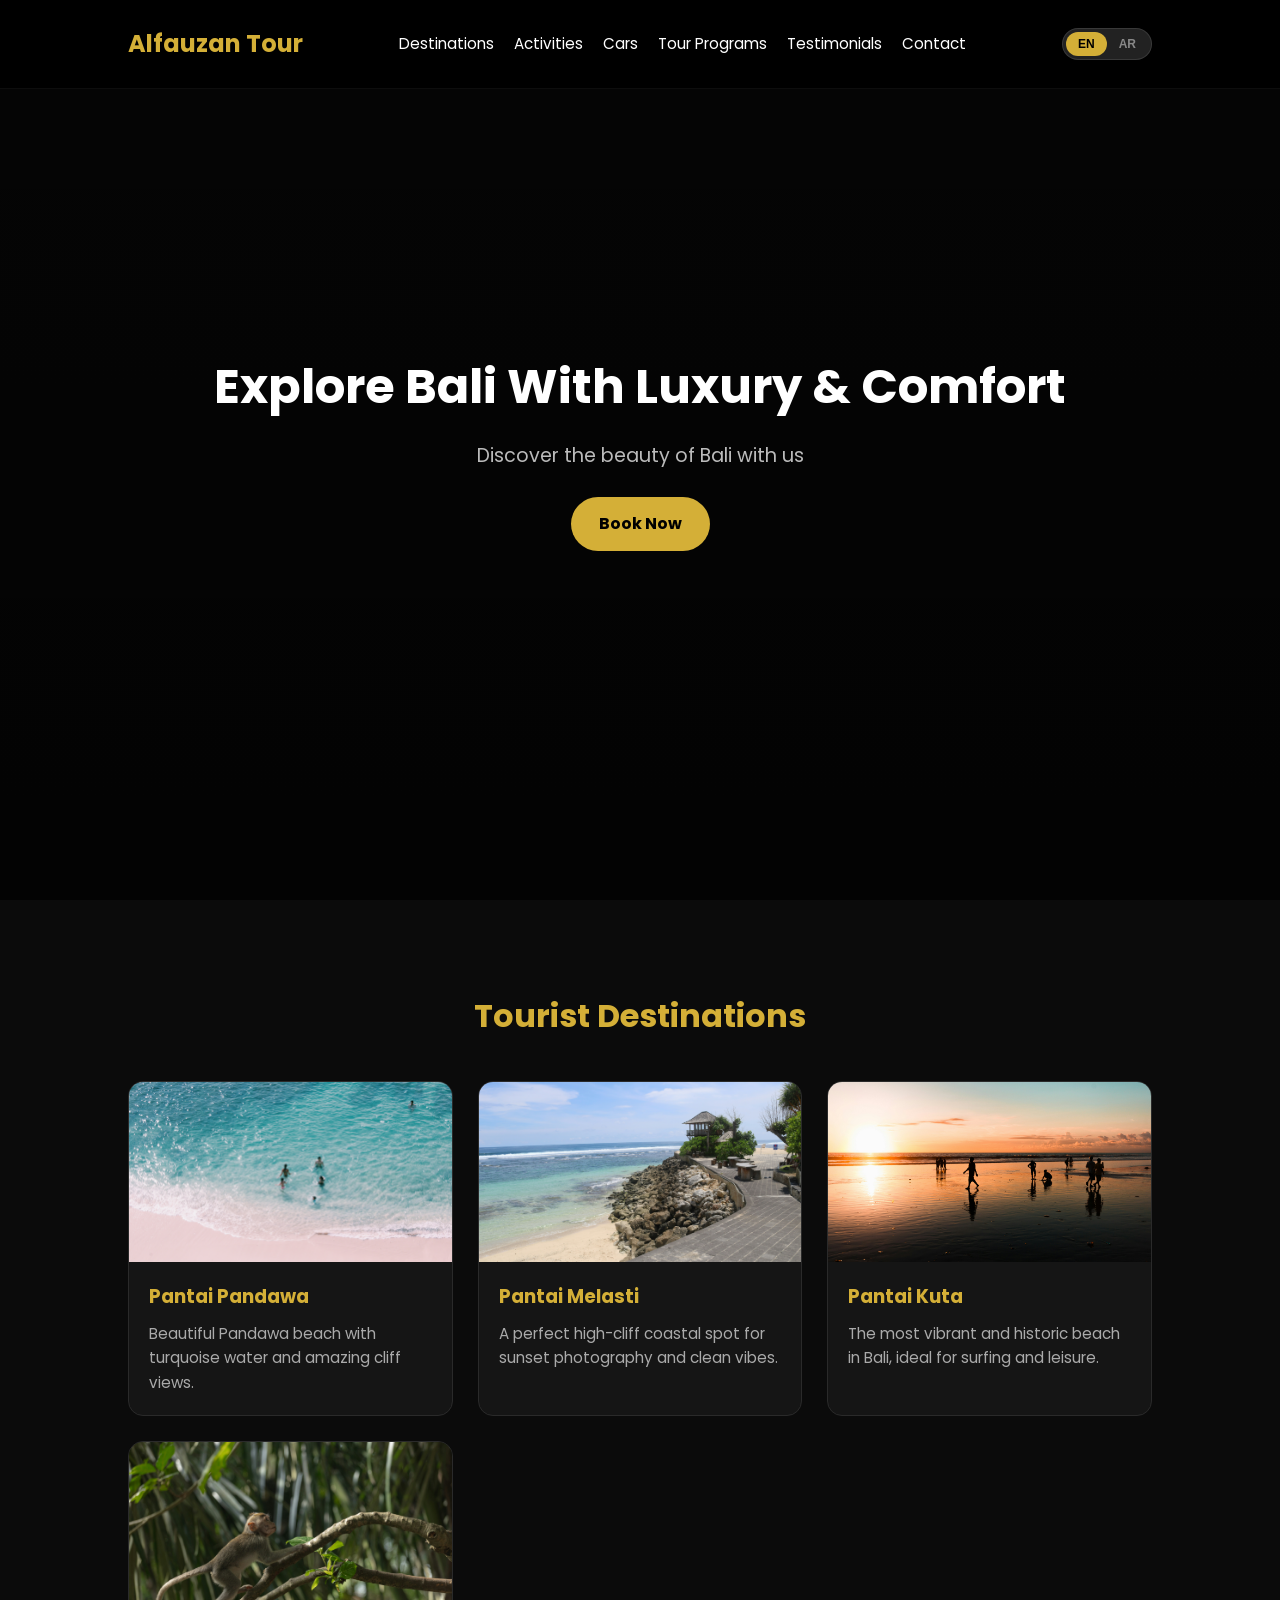
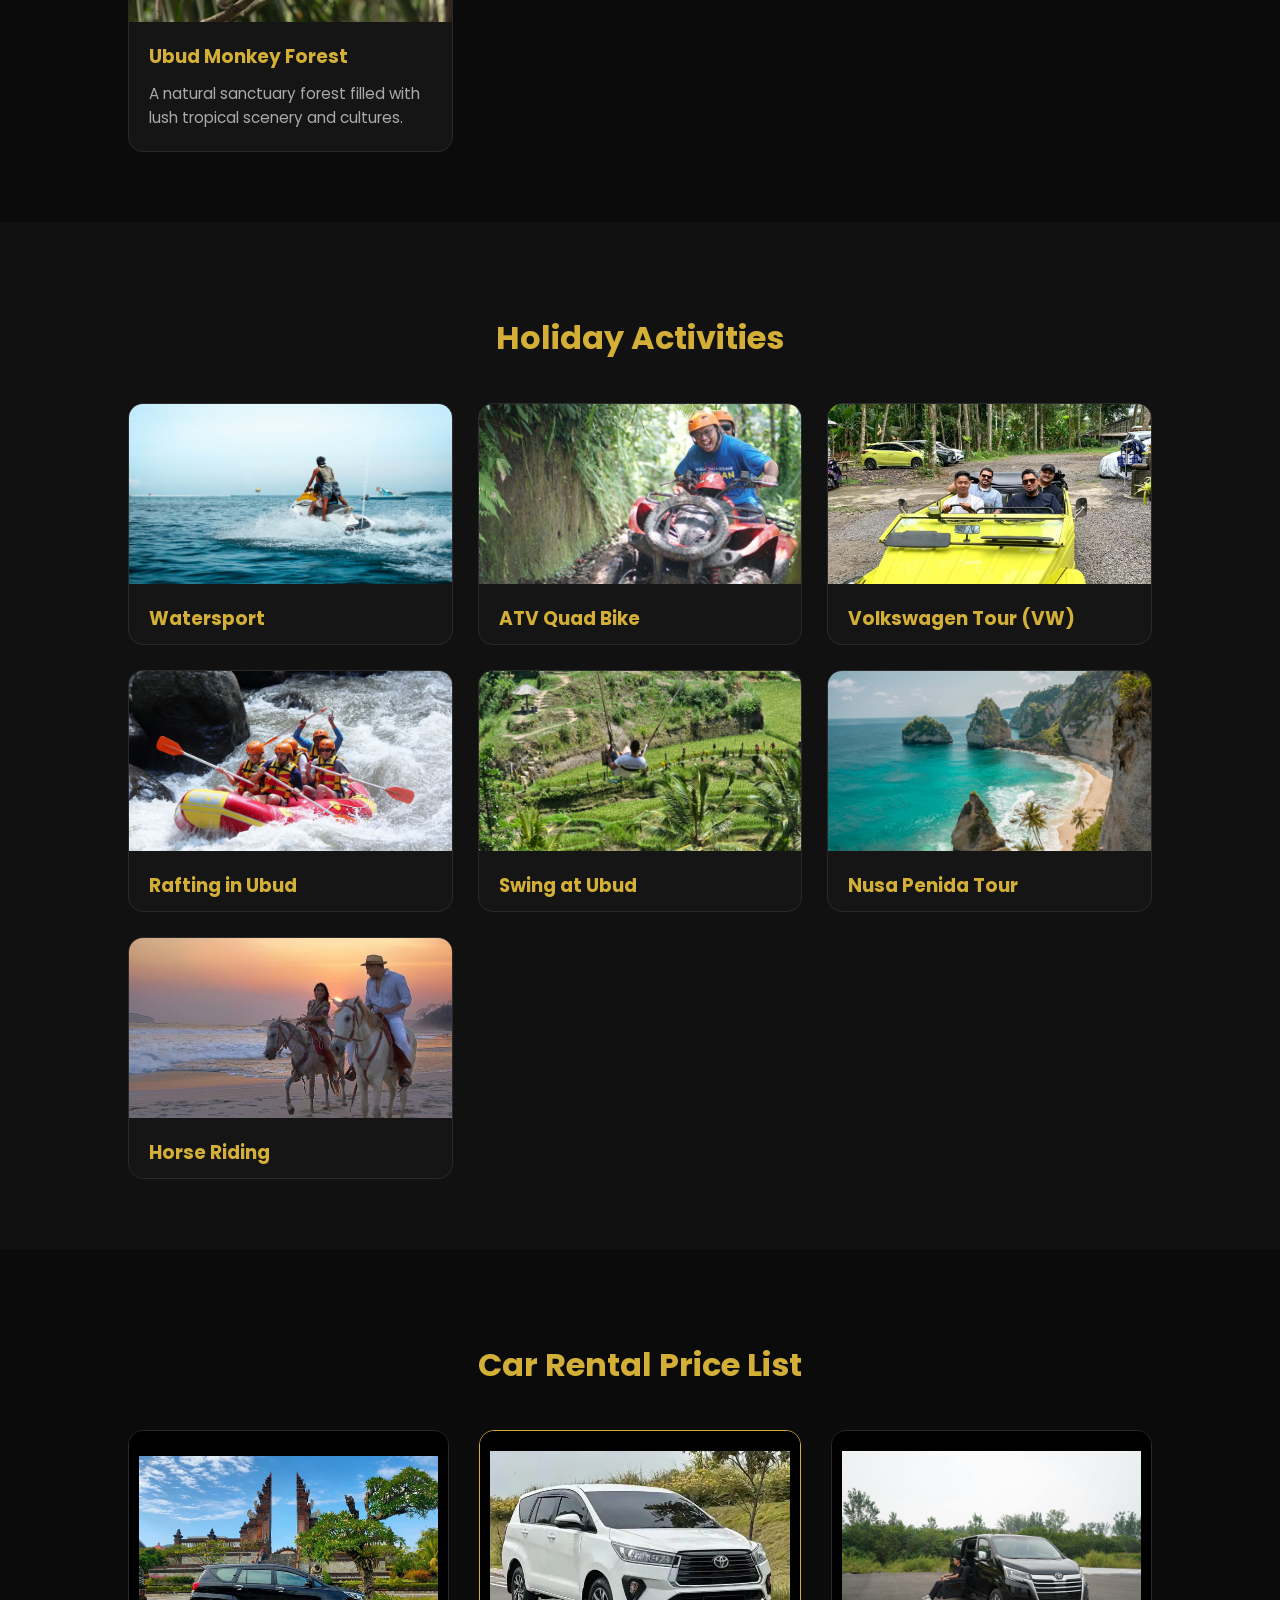
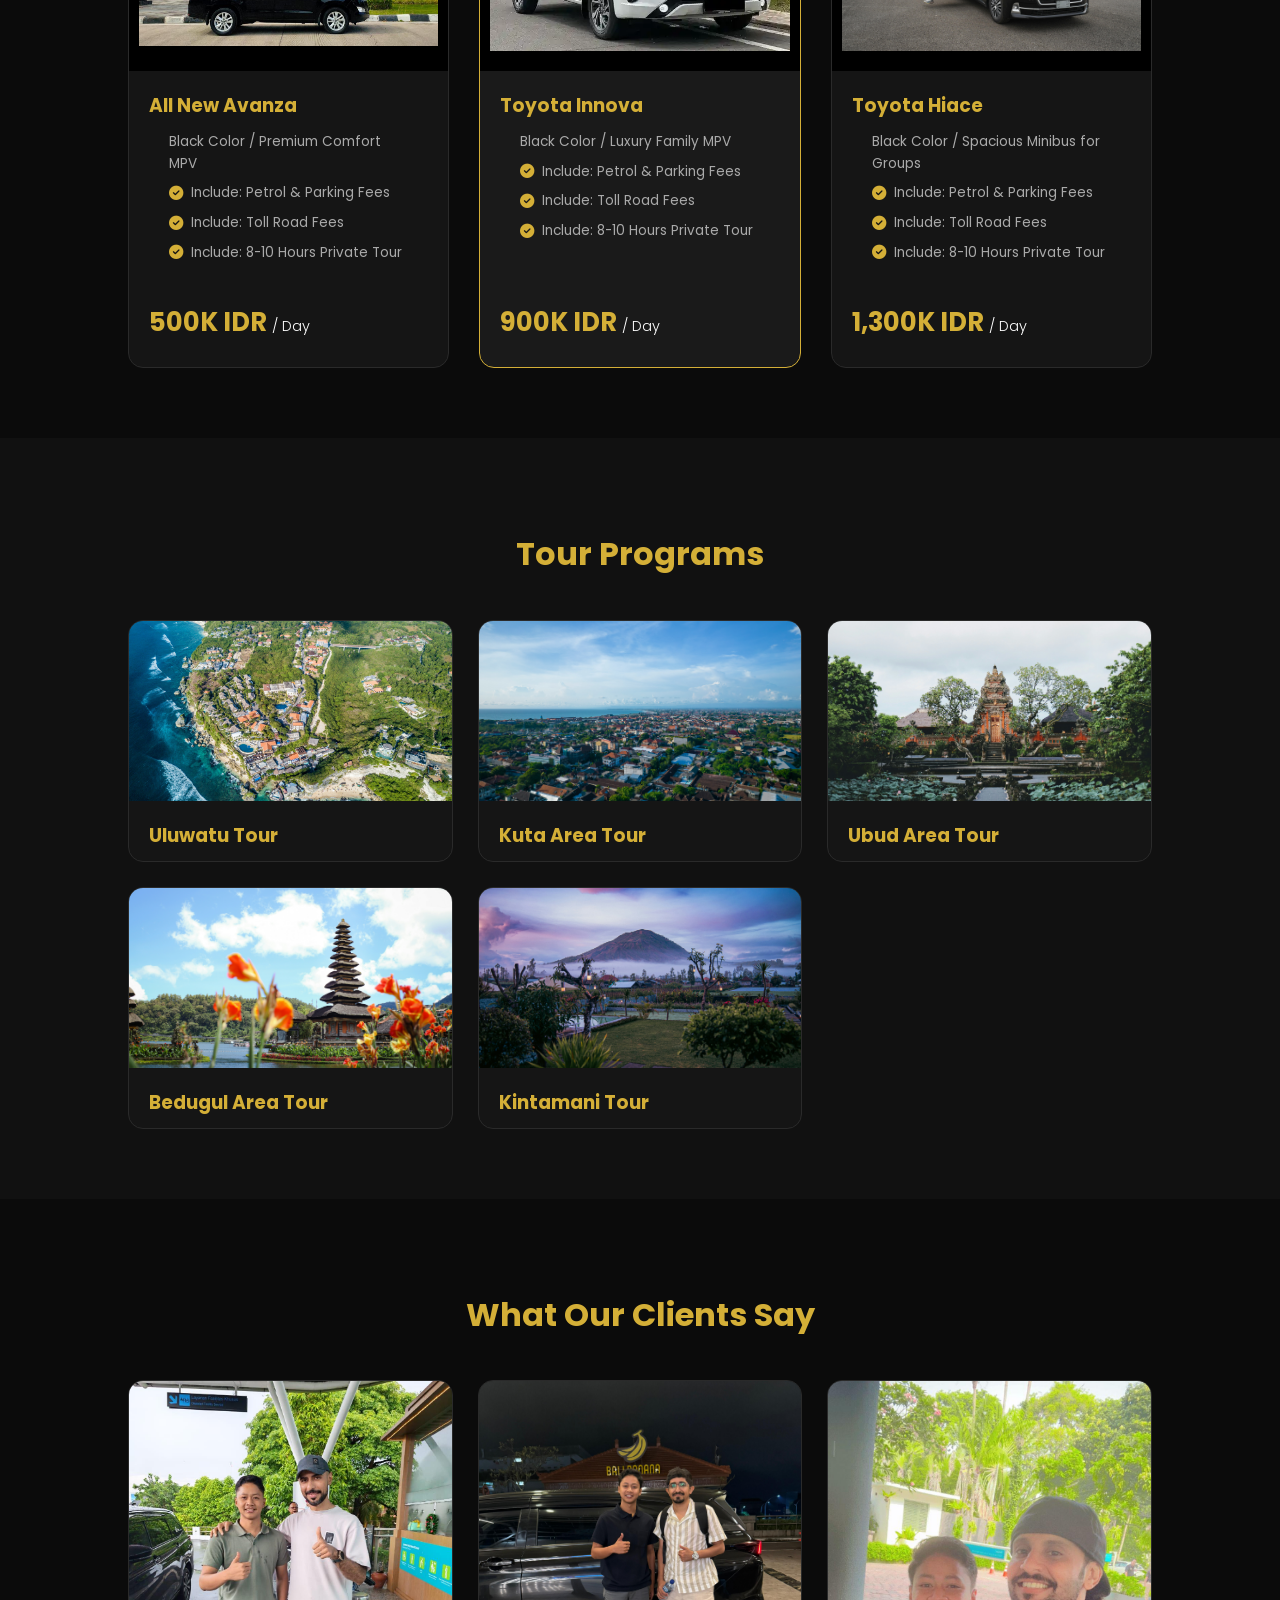
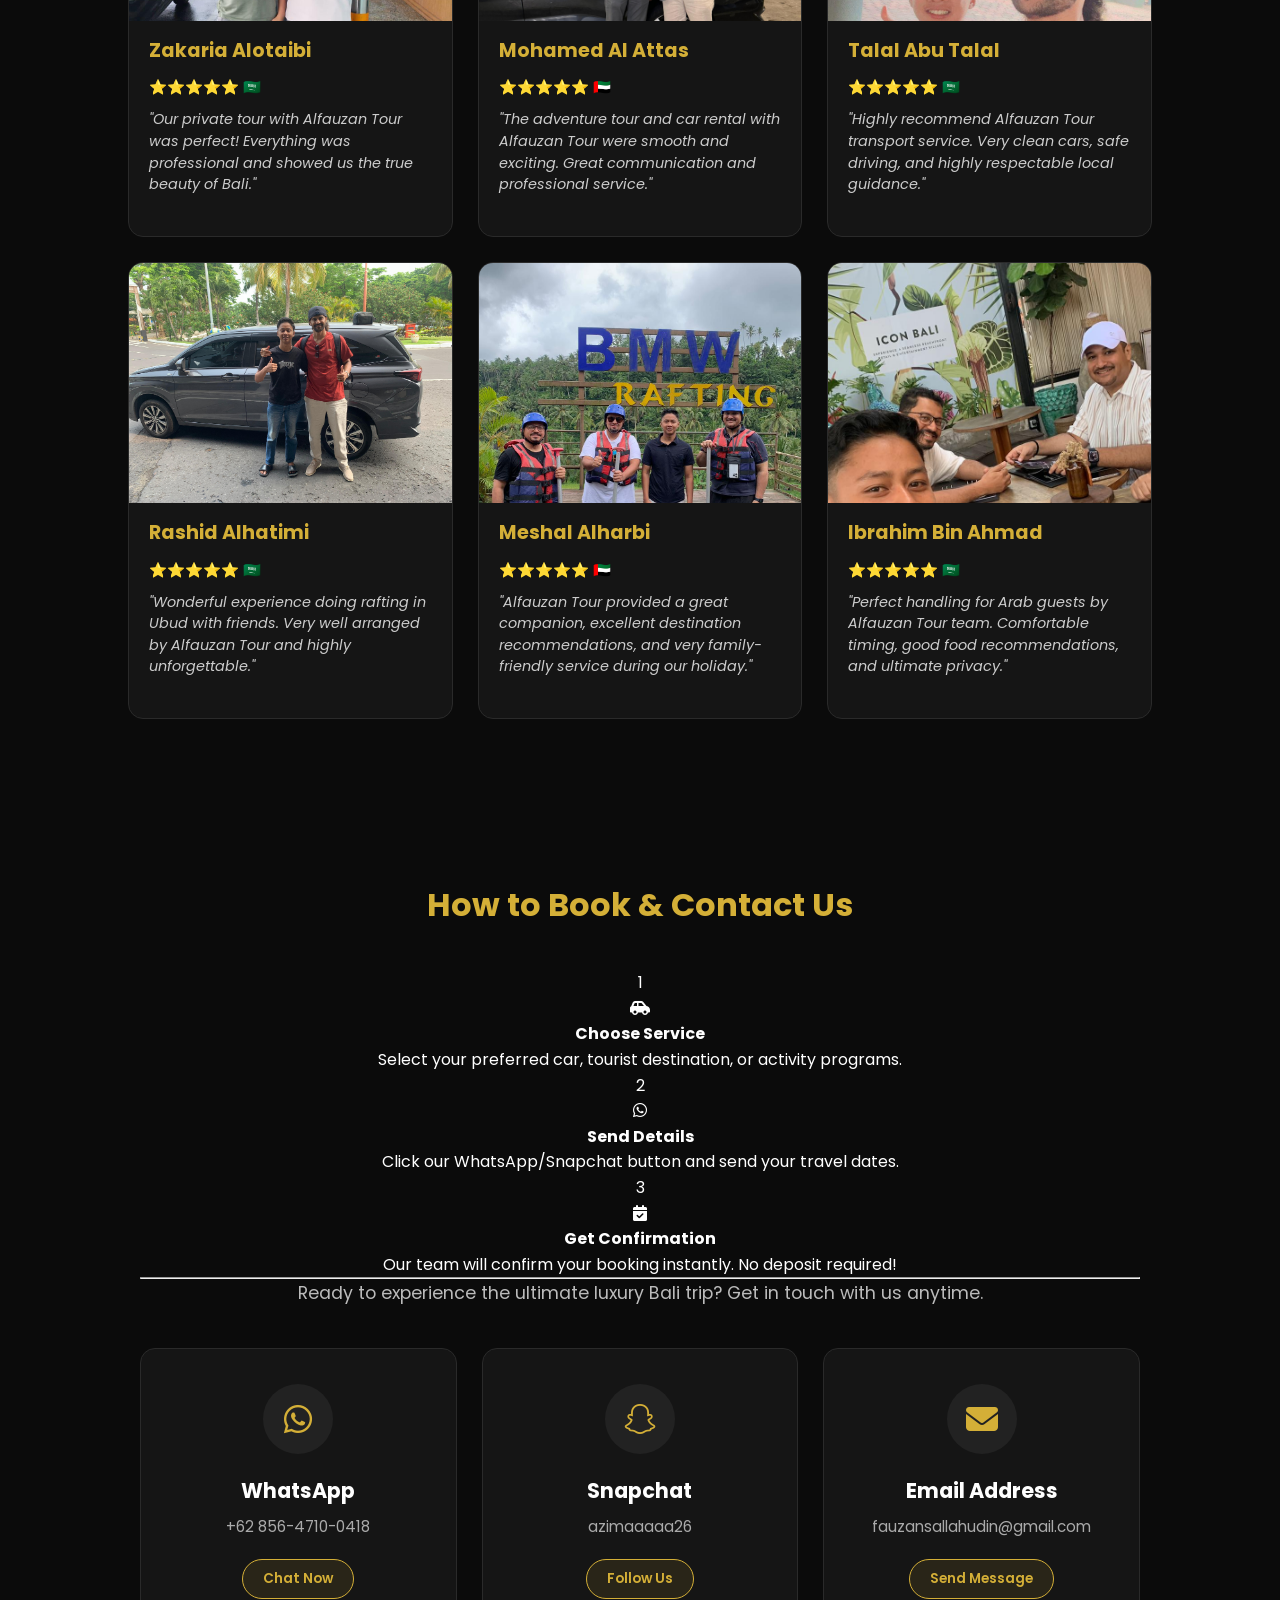
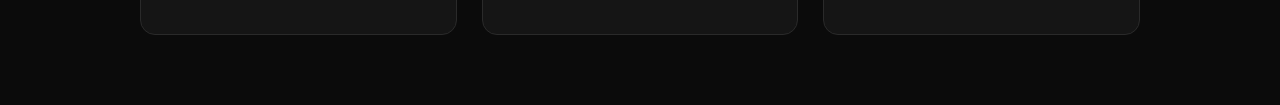
==== index.html @ d2c1e121 "Update index.html" ====
<!DOCTYPE html>
<html lang="en">
<head>
<meta charset="UTF-8">
<meta name="viewport" content="width=device-width, initial-scale=1.0">
<title>Alfauzan Tour - Premium Transport & Service</title>
<link rel="stylesheet" href="style.css">
<link href="https://fonts.googleapis.com/css2?family=Cairo:wght@400;700&family=Poppins:wght@300;400;600;700&display=swap" rel="stylesheet">
<link rel="stylesheet" href="https://cdnjs.cloudflare.com/ajax/libs/font-awesome/6.4.0/css/all.min.css">
</head>
<body class="lang-en"> 

<header>
    <nav>
        <h1>Alfauzan Tour</h1>
        
        <ul class="nav-links en-text">
            <li><a href="#destinations">Destinations</a></li>
            <li><a href="#activities">Activities</a></li>
            <li><a href="#cars">Cars</a></li>
            <li><a href="#tours">Tour Programs</a></li>
            <li><a href="#testimonials">Testimonials</a></li>
            <li><a href="#contact">Contact</a></li>
        </ul>

        <ul class="nav-links ar-text" dir="rtl">
            <li><a href="#destinations">الوجهات</a></li>
            <li><a href="#activities">الأنشطة</a></li>
            <li><a href="#cars">السيارات</a></li>
            <li><a href="#tours">البرامج</a></li>
            <li><a href="#testimonials">الشهادات</a></li>
            <li><a href="#contact">اتصل بنا</a></li>
        </ul>

        <div class="lang-switcher">
            <button onclick="switchLanguage('en')" id="btn-en" class="active">EN</button>
            <button onclick="switchLanguage('ar')" id="btn-ar">AR</button>
        </div>
    </nav>

    <div class="hero">
        <div class="en-text">
            <h2>Explore Bali With Luxury & Comfort</h2>
            <p>Discover the beauty of Bali with us</p>
        </div>
        <div class="ar-text" dir="rtl">
            <h2>اكتشف سحر بالي معنا بأعلى مستويات الرفاهية</h2>
            <p>اكتشف جمال بالي معنا وثق ببرامجنا المميزة</p>
        </div>
        <a class="btn" href="#contact">
            <span class="en-text">Book Now</span>
            <span class="ar-text">احجز الآن</span>
        </a>
    </div>
</header>

<section id="destinations">
    <h2 class="en-text">Tourist Destinations</h2>
    <h2 class="ar-text" dir="rtl">الوجهات السياحية</h2>

    <div class="cards">
        <div class="card">
            <div class="card-img-container">
                <img src="destinasi1.jpg" alt="Pantai Pandawa" class="card-img">
            </div>
            <h3>Pantai Pandawa</h3>
            <p class="en-text">Beautiful Pandawa beach with turquoise water and amazing cliff views.</p>
            <p class="ar-text" dir="rtl">شاطئ بانداوا الجميل بمياه زرقاء ومناظر رائعة</p>
        </div>

        <div class="card">
            <div class="card-img-container">
                <img src="destinasi2.jpg" alt="Pantai Melasti" class="card-img">
            </div>
            <h3>Pantai Melasti</h3>
            <p class="en-text">A perfect high-cliff coastal spot for sunset photography and clean vibes.</p>
            <p class="ar-text" dir="rtl">مكان مثالي لغروب الشمس والتصوير</p>
        </div>

        <div class="card">
            <div class="card-img-container">
                <img src="destinasi3.jpg" alt="Pantai Kuta" class="card-img">
            </div>
            <h3>Pantai Kuta</h3>
            <p class="en-text">The most vibrant and historic beach in Bali, ideal for surfing and leisure.</p>
            <p class="ar-text" dir="rtl">أشهر شواطئ بالي للترفيه وركوب الأمواج</p>
        </div>

        <div class="card">
            <div class="card-img-container">
                <img src="destinasi4.jpg" alt="Ubud Monkey Forest" class="card-img">
            </div>
            <h3>Ubud Monkey Forest</h3>
            <p class="en-text">A natural sanctuary forest filled with lush tropical scenery and cultures.</p>
            <p class="ar-text" dir="rtl">تجربة فريدة وسط الطبيعة الخضراء والغابات الاستوائية</p>
        </div>
    </div>
</section>

<section id="activities" class="bg-darker">
    <h2 class="en-text">Holiday Activities</h2>
    <h2 class="ar-text" dir="rtl">الأنشطة الترفيهية</h2>

    <div class="cards">
        <div class="card">
            <div class="card-img-container">
                <img src="aktivitas1.jpg" alt="Watersport" class="card-img">
            </div>
            <h3 class="en-text">Watersport</h3>
            <h3 class="ar-text">الألعاب المائية</h3>
        </div>

        <div class="card">
            <div class="card-img-container">
                <img src="aktivitas2.jpg" alt="ATV Quad Bike" class="card-img">
            </div>
            <h3 class="en-text">ATV Quad Bike</h3>
            <h3 class="ar-text">مغامرات دبابات الدفع الرباعي</h3>
        </div>

        <div class="card">
            <div class="card-img-container">
                <img src="aktivitas3.jpg" alt="Volkswagen Tour" class="card-img">
            </div>
            <h3 class="en-text">Volkswagen Tour (VW)</h3>
            <h3 class="ar-text">جولة سيارة فولكس فاجن الكلاسيكية</h3>
        </div>

        <div class="card">
            <div class="card-img-container">
                <img src="aktivitas4.jpg" alt="Rafting in Ubud" class="card-img">
            </div>
            <h3 class="en-text">Rafting in Ubud</h3>
            <h3 class="ar-text">التجديف النهري في أوبود</h3>
        </div>

        <div class="card">
            <div class="card-img-container">
                <img src="aktivitas5.jpg" alt="Swing at Ubud" class="card-img">
            </div>
            <h3 class="en-text">Swing at Ubud</h3>
            <h3 class="ar-text">أرجوحة بالي الشهيرة</h3>
        </div>

        <div class="card">
            <div class="card-img-container">
                <img src="aktivitas6.jpg" alt="Nusa Penida Tour" class="card-img">
            </div>
            <h3 class="en-text">Nusa Penida Tour</h3>
            <h3 class="ar-text">رحلة كاملة إلى نوسا بينيدا</h3>
        </div>

        <div class="card">
            <div class="card-img-container">
                <img src="aktivitas7.jpg" alt="Horse Riding" class="card-img">
            </div>
            <h3 class="en-text">Horse Riding</h3>
            <h3 class="ar-text">ركوب الخيل على الشاطئ</h3>
        </div>
    </div>
</section>

<section id="cars">
    <h2 class="en-text">Car Rental Price List</h2>
    <h2 class="ar-text" dir="rtl">أسعار استئجار السيارات اليومية</h2>

    <div class="cards car-grid">
        <div class="card car-card">
            <div class="card-img-container car-img-frame">
                <img src="car_avanza.jpg" alt="Toyota Avanza Bali" class="card-img car-photo">
            </div>
            <h3>All New Avanza</h3>
            <div class="car-details en-text">
                <p>Black Color / Premium Comfort MPV</p>
                <p><i class="fas fa-check-circle"></i> Include: Petrol & Parking Fees</p>
                <p><i class="fas fa-check-circle"></i> Include: Toll Road Fees</p>
                <p><i class="fas fa-check-circle"></i> Include: 8-10 Hours Private Tour</p>
            </div>
            <div class="car-details ar-text" dir="rtl">
                <p>اللون: أسود / سيارة عائلية مريحة وفخمة</p>
                <p><i class="fas fa-check-circle"></i> يشمل: البنزين ورسوم المواقف</p>
                <p><i class="fas fa-check-circle"></i> يشمل: رسوم الطرق السريعة (Toll)</p>
                <p><i class="fas fa-check-circle"></i> يشمل: جولة خاصة من ٨-١٠ ساعات</p>
            </div>
            <h4>500K IDR <small class="en-text">/ Day</small><small class="ar-text">/ يوم</small></h4>
        </div>

        <div class="card car-card featured-car">
            <div class="card-img-container car-img-frame">
                <img src="car_innova.jpg" alt="Toyota Innova Bali" class="card-img car-photo">
            </div>
            <h3>Toyota Innova</h3>
            <div class="car-details en-text">
                <p>Black Color / Luxury Family MPV</p>
                <p><i class="fas fa-check-circle"></i> Include: Petrol & Parking Fees</p>
                <p><i class="fas fa-check-circle"></i> Include: Toll Road Fees</p>
                <p><i class="fas fa-check-circle"></i> Include: 8-10 Hours Private Tour</p>
            </div>
            <div class="car-details ar-text" dir="rtl">
                <p>اللون: أسود / سيارة عائلية فاخرة وواسعة</p>
                <p><i class="fas fa-check-circle"></i> يشمل: البنزين ورسوم المواقف</p>
                <p><i class="fas fa-check-circle"></i> يشمل: رسوم الطرق السريعة (Toll)</p>
                <p><i class="fas fa-check-circle"></i> يشمل: جولة خاصة من ٨-١٠ ساعات</p>
            </div>
            <h4>900K IDR <small class="en-text">/ Day</small><small class="ar-text">/ يوم</small></h4>
        </div>

        <div class="card car-card">
            <div class="card-img-container car-img-frame">
                <img src="car_hiace.jpg" alt="Toyota Hiace Bali" class="card-img car-photo">
            </div>
            <h3>Toyota Hiace</h3>
            <div class="car-details en-text">
                <p>Black Color / Spacious Minibus for Groups</p>
                <p><i class="fas fa-check-circle"></i> Include: Petrol & Parking Fees</p>
                <p><i class="fas fa-check-circle"></i> Include: Toll Road Fees</p>
                <p><i class="fas fa-check-circle"></i> Include: 8-10 Hours Private Tour</p>
            </div>
            <div class="car-details ar-text" dir="rtl">
                <p>اللون: أسود / حافلة صغيرة واسعة ومريحة للمجموعات</p>
                <p><i class="fas fa-check-circle"></i> يشمل: البنزين ورسوم المواقف</p>
                <p><i class="fas fa-check-circle"></i> يشمل: رسوم الطرق السريعة (Toll)</p>
                <p><i class="fas fa-check-circle"></i> يشمل: جولة خاصة من ٨-١٠ ساعات</p>
            </div>
            <h4>1,300K IDR <small class="en-text">/ Day</small><small class="ar-text">/ يوم</small></h4>
        </div>
    </div>
</section>

<section id="tours" class="bg-darker">
    <h2 class="en-text">Tour Programs</h2>
    <h2 class="ar-text" dir="rtl">برامج الرحلات السياحية</h2>

    <div class="cards">
        <div class="card">
            <div class="card-img-container">
                <img src="tour1.jpg" alt="Uluwatu Tour" class="card-img">
            </div>
            <h3 class="en-text">Uluwatu Tour</h3>
            <h3 class="ar-text">جولة أولواتو وغروب الشمس</h3>
        </div>

        <div class="card">
            <div class="card-img-container">
                <img src="tour2.jpg" alt="Kuta Area Tour" class="card-img">
            </div>
            <h3 class="en-text">Kuta Area Tour</h3>
            <h3 class="ar-text">جولة منطقة كوتا الحيوية</h3>
        </div>

        <div class="card">
            <div class="card-img-container">
                <img src="tour3.jpg" alt="Ubud Area Tour" class="card-img">
            </div>
            <h3 class="en-text">Ubud Area Tour</h3>
            <h3 class="ar-text">جولة أوبود الطبيعية</h3>
        </div>

        <div class="card">
            <div class="card-img-container">
                <img src="tour4.jpg" alt="Bedugul Area Tour" class="card-img">
            </div>
            <h3 class="en-text">Bedugul Area Tour</h3>
            <h3 class="ar-text">جولة بحيرة ومصايف بدوجول</h3>
        </div>

        <div class="card">
            <div class="card-img-container">
                <img src="tour5.jpg" alt="Kintamani Tour" class="card-img">
            </div>
            <h3 class="en-text">Kintamani Tour</h3>
            <h3 class="ar-text">جولة بركان كينتاماني المطلة</h3>
        </div>
    </div>
</section>

<section id="testimonials">
    <h2 class="en-text">What Our Clients Say</h2>
    <h2 class="ar-text" dir="rtl">آراء عملائنا الكرام</h2>

    <div class="cards">
        <div class="card testimonial-card">
            <div class="testi-img-frame">
                <img src="testi1.jpg" alt="Zakaria Alotaibi">
            </div>
            <h3>Zakaria Alotaibi</h3>
            <div class="rating">⭐⭐⭐⭐⭐ 🇸🇦</div>
            <p class="en-text">"Our private tour with Alfauzan Tour was perfect! Everything was professional and showed us the true beauty of Bali."</p>
            <p class="ar-text" dir="rtl">"كانت جولتنا الخاصة مع الفوزان تور مثالية! كان كل شيء احترافيًا وأظهر لنا جمال بالي الحقيقي."</p>
        </div>

        <div class="card testimonial-card">
            <div class="testi-img-frame">
                <img src="testi2.jpg" alt="Mohamed Al Attas">
            </div>
            <h3>Mohamed Al Attas</h3>
            <div class="rating">⭐⭐⭐⭐⭐ 🇦🇪</div>
            <p class="en-text">"The adventure tour and car rental with Alfauzan Tour were smooth and exciting. Great communication and professional service."</p>
            <p class="ar-text" dir="rtl">"كانت جولة المغامرات واستئجار السيارات مع الفوزان تور سلسة ومثيرة. تواصل رائع وخدمة احترافية."</p>
        </div>

        <div class="card testimonial-card">
            <div class="testi-img-frame">
                <img src="testi3.jpg" alt="Talal Abu Talal">
            </div>
            <h3>Talal Abu Talal</h3>
            <div class="rating">⭐⭐⭐⭐⭐ 🇸🇦</div>
            <p class="en-text">"Highly recommend Alfauzan Tour transport service. Very clean cars, safe driving, and highly respectable local guidance."</p>
            <p class="ar-text" dir="rtl">"نوصي بشدة بخدمة النقل من الفوزان تور. سيارات نظيفة للغاية، قيادة آمنة، وتوجيه محلي محترم جداً."</p>
        </div>

        <div class="card testimonial-card">
            <div class="testi-img-frame">
                <img src="testi4.jpg" alt="Rashid Alhatimi">
            </div>
            <h3>Rashid Alhatimi</h3>
            <div class="rating">⭐⭐⭐⭐⭐ 🇸🇦</div>
            <p class="en-text">"Wonderful experience doing rafting in Ubud with friends. Very well arranged by Alfauzan Tour and highly unforgettable."</p>
            <p class="ar-text" dir="rtl">"تجربة رائعة لممارسة التجديف النهري في أوبود مع الفوزان تور. مرتبة بشكل جيد للغاية ولا تنسى."</p>
        </div>

        <div class="card testimonial-card">
            <div class="testi-img-frame">
                <img src="testi5.jpg" alt="Meshal Alharbi">
            </div>
            <h3>Meshal Alharbi</h3>
            <div class="rating">⭐⭐⭐⭐⭐ 🇦🇪</div>
            <p class="en-text">"Alfauzan Tour provided a great companion, excellent destination recommendations, and very family-friendly service during our holiday."</p>
            <p class="ar-text" dir="rtl">"قدمت لنا الفوزان تور رفيقًا رائعًا، وتوصيات ممتازة للوجهات، وخدمة مناسبة جداً للعائلات خلال عطلتنا."</p>
        </div>

        <div class="card testimonial-card">
            <div class="testi-img-frame">
                <img src="testi6.jpg" alt="Ibrahim Bin Ahmad">
            </div>
            <h3>Ibrahim Bin Ahmad</h3>
            <div class="rating">⭐⭐⭐⭐⭐ 🇸🇦</div>
            <p class="en-text">"Perfect handling for Arab guests by Alfauzan Tour team. Comfortable timing, good food recommendations, and ultimate privacy."</p>
            <p class="ar-text" dir="rtl">"تعامل مثالي للضيوف العرب من قبل فريق الفوزان تور. توقيت مريح، توصيات جيدة للمطاعم، وخصوصية تامة."</p>
        </div>
    </div>
</section>

<section id="contact">
    <h2 class="en-text">How to Book & Contact Us</h2>
    <h2 class="ar-text" dir="rtl">كيفية الحجز والاتصال بنا</h2>
    
    <div class="contact-container">
        
        <div class="booking-steps-grid">
            <div class="step-card">
                <div class="step-number">1</div>
                <i class="fas fa-car-side step-icon"></i>
                <h4 class="en-text">Choose Service</h4>
                <h4 class="ar-text">اختر الخدمة</h4>
                <p class="en-text">Select your preferred car, tourist destination, or activity programs.</p>
                <p class="ar-text" dir="rtl">اختر السيارة المفضلة لديك، الوجهة السياحية، أو برامج الأنشطة.</p>
            </div>

            <div class="step-card">
                <div class="step-number">2</div>
                <i class="fab fa-whatsapp step-icon"></i>
                <h4 class="en-text">Send Details</h4>
                <h4 class="ar-text">أرسل التفاصيل</h4>
                <p class="en-text">Click our WhatsApp/Snapchat button and send your travel dates.</p>
                <p class="ar-text" dir="rtl">انقر على زر الواتساب أو السناب شات وأرسل لنا تواريخ رحلتك.</p>
            </div>

            <div class="step-card">
                <div class="step-number">3</div>
                <i class="fas fa-calendar-check step-icon"></i>
                <h4 class="en-text">Get Confirmation</h4>
                <h4 class="ar-text">احصل على التأكيد</h4>
                <p class="en-text">Our team will confirm your booking instantly. No deposit required!</p>
                <p class="ar-text" dir="rtl">سيقوم فريقنا بتأكيد حجزك فوراً. لا حاجة لدفعة مقدمة!</p>
            </div>
        </div>

        <hr class="contact-divider">

        <p class="contact-subtitle en-text">Ready to experience the ultimate luxury Bali trip? Get in touch with us anytime.</p>
        <p class="contact-subtitle ar-text" dir="rtl">هل أنت مستعد لتجربة رحلة فاخرة في بالي؟ تواصل معنا في أي وقت.</p>
        
        <div class="contact-grid">
            <a href="https://wa.me/6285647100418" target="_blank" class="contact-item wa-item">
                <div class="contact-icon-box"><i class="fab fa-whatsapp"></i></div>
                <h3>WhatsApp</h3>
                <p>+62 856-4710-0418</p>
                <span class="contact-btn-label en-text">Chat Now</span>
                <span class="contact-btn-label ar-text">تواصل الآن</span>
            </a>

            <a href="https://www.snapchat.com/add/azimaaaaa26" target="_blank" class="contact-item snap-item">
                <div class="contact-icon-box"><i class="fab fa-snapchat"></i></div>
                <h3>Snapchat</h3>
                <p>azimaaaaa26</p>
                <span class="contact-btn-label en-text">Follow Us</span>
                <span class="contact-btn-label ar-text">تابعنا الآن</span>
            </a>

            <a href="mailto:fauzansallahudin@gmail.com" class="contact-item email-item">
                <div class="contact-icon-box"><i class="fas fa-envelope"></i></div>
                <h3>Email Address</h3>
                <p>fauzansallahudin@gmail.com</p>
                <span class="contact-btn-label en-text">Send Message</span>
                <span class="contact-btn-label ar-text">أرسل رسالة</span>
            </a>
        </div>
    </div>
</section>
---- style.css ----
/* RESET & GLOBAL STYLES */
*{
    margin:0;
    padding:0;
    box-sizing:border-box;
}

body{
    font-family:'Poppins', sans-serif;
    background:#0b0b0b;
    color:white;
    line-height:1.6;
    overflow-x: hidden;
}

/* --- LOGIKA SWITCH BAHASA (CSS CONTROL) --- */
body.lang-en .ar-text {
    display: none !important;
}
body.lang-ar .en-text {
    display: none !important;
}
body.lang-ar {
    font-family: 'Cairo', sans-serif;
}

header{
    height:100vh;
    background:linear-gradient(rgba(0,0,0,0.55), rgba(0,0,0,0.75)),
    url('https://images.unsplash.com/photo-1544644181-1484b3fdfc62?q=80&w=1920&auto=format&fit=crop');
    background-size:cover;
    background-position:center 65%; /* Mengatur fokus foto agar pura dan gunungnya terlihat pas di tengah */
    background-attachment: fixed; /* Memberikan efek parallax estetik saat di-scroll */
}

/* NAV AREA */
nav{
    display:flex;
    justify-content:space-between;
    align-items:center;
    padding:25px 10%;
    background:rgba(0,0,0,0.85);
    position: fixed;
    top: 0;
    width: 100%;
    z-index: 1000;
    border-bottom: 1px solid rgba(255,255,255,0.05);
}

nav h1{
    color:#d4af37;
    font-size: 1.5rem;
}

nav ul{
    display:flex;
    gap:20px;
    list-style:none;
}

nav a{
    color:white;
    text-decoration:none;
    transition:0.3s;
    font-size: 0.95rem;
}

nav a:hover{
    color:#d4af37;
}

/* TOMBOL SWITCHER BAHASA */
.lang-switcher {
    display: flex;
    background: #222;
    padding: 3px;
    border-radius: 20px;
    border: 1px solid rgba(255,255,255,0.1);
}

.lang-switcher button {
    background: transparent;
    border: none;
    color: #888;
    padding: 5px 12px;
    cursor: pointer;
    font-weight: bold;
    font-size: 0.75rem;
    border-radius: 15px;
    transition: 0.3s ease;
}

.lang-switcher button.active {
    background: #d4af37;
    color: black;
}

/* HERO TEXT */
.hero{
    display:flex;
    flex-direction:column;
    justify-content:center;
    align-items:center;
    height:100vh;
    text-align:center;
    padding:20px;
}

.hero h2{
    font-size:3rem;
    margin-bottom:15px;
}

.hero p{
    font-size:1.2rem;
    margin-bottom:25px;
    color: #bbb;
}

.btn{
    padding:14px 28px;
    background:#d4af37;
    color:black;
    text-decoration:none;
    border-radius:30px;
    font-weight:bold;
    transition: 0.3s;
}

.btn:hover {
    background: #f1c40f;
}

/* SECTION CONFIGURATIONS */
section{
    padding:90px 10% 70px 10%;
}

.bg-darker {
    background: #111111;
}

section h2{
    text-align:center;
    margin-bottom:40px;
    color:#d4af37;
    font-size:2rem;
}

.cards{
    display:grid;
    grid-template-columns:repeat(auto-fit, minmax(280px,1fr));
    gap:25px;
}

/* CARD LAYOUT UTAMA */
.card{
    background:#151515;
    padding: 0 !important;
    border-radius:15px;
    transition:0.3s;
    border:1px solid #2a2a2a;
    overflow: hidden;
}

.card:hover{
    transform:translateY(-5px);
    border-color:#d4af37;
}

/* Memberi padding teks di dalam card */
.card h3, .card p, .card h4, .card .car-details {
    padding-left: 20px;
    padding-right: 20px;
}

.card h3{
    margin-top: 20px;
    margin-bottom:10px;
    color:#d4af37;
}

.card p {
    color: #aaa;
    font-size: 0.95rem;
    margin-bottom: 20px;
}

.card h4{
    margin-top:20px;
    margin-bottom: 25px;
    font-size:1.6rem;
    color: #d4af37;
}

.card h4 small {
    font-size: 0.9rem;
    color: white;
    font-weight: 300;
}

/* --- TATA LETAK FOTO KARTU (GLOBAL) --- */
.card-img-container {
    width: 100%;
    height: 180px;
    overflow: hidden;
    background: #222;
}

.card-img {
    width: 100%;
    height: 100%;
    object-fit: cover;
    object-position: center;
    transition: transform 0.5s ease;
}

.card:hover .card-img {
    transform: scale(1.08);
}

/* --- KUSTOMISASI KHUSUS SECTION MOBIL (CARS) --- */
.car-grid {
    grid-template-columns: repeat(auto-fit, minmax(320px, 1fr));
    gap: 30px;
}

.car-card {
    display: flex;
    flex-direction: column;
}

.featured-car {
    border: 1px solid #d4af37;
    background: #1a1a1a;
}

/* Frame foto mobil diset portrait tinggi */
.car-img-frame {
    height: 240px; 
}

.car-photo {
    object-fit: contain; /* Menjaga bentuk mobil utuh, tidak terpotong tepi */
    background: #000;
    padding: 10px;
}

.car-details {
    flex-grow: 1;
    margin-bottom: 10px;
}

.car-details p {
    font-size: 0.85rem;
    margin-bottom: 8px;
    display: flex;
    align-items: center;
    gap: 8px;
}

.car-details p i {
    color: #d4af37;
    font-size: 0.9rem;
}

/* Penyesuaian tata letak teks arab list fasilitas */
body.lang-ar .car-details p {
    text-align: right;
}

/* --- TESTIMONIAL CARDS --- */
/* --- PERBAIKAN FOTO CLIENT AGAR TIDAK NGEZOOM --- */
/* --- FIX UKURAN FOTO TESTIMONI SAMA RATA & SERAGAM --- */
.testimonial-card {
    display: flex;
    flex-direction: column;
    background: #151515;
    border-radius: 15px;
    border: 1px solid #2a2a2a;
    overflow: hidden;
    padding: 0 0 20px 0 !important; /* Foto menempel ke atas, padding hanya di bawah teks */
}

.testi-img-frame {
    width: 100%;
    height: 240px; /* Mengunci tinggi foto agar semua kartu sama rata dan sejajar */
    overflow: hidden;
    background: #222;
}

.testi-img-frame img {
    width: 100%;
    height: 100%;
    object-fit: cover; /* Memotong bagian tepi foto secara otomatis agar pas di dalam kotak tanpa merusak rasio wajah */
    object-position: center 20%; /* Memastikan fokus kamera tetap pada area wajah/atas */
}

.testimonial-card h3 {
    margin-top: 15px;
    padding: 0 20px;
    color: #d4af37;
    font-size: 1.2rem;
}

.testimonial-card .rating {
    padding: 0 20px;
    margin-bottom: 10px;
    font-size: 0.9rem;
}

.testimonial-card p {
    padding: 0 20px;
    font-size: 0.9rem;
    color: #ccc;
    font-style: italic;
    line-height: 1.5;
}

/* FOOTER */
footer{
    text-align:center;
    padding:30px;
    background:#050505;
    border-top:1px solid #222;
}

footer p {
    color: #555;
    font-size: 0.9rem;
}

/* WHATSAPP STICKY FLOATING */
.whatsapp-sticky {
    position: fixed;
    bottom: 25px;
    right: 25px;
    background: #25d366;
    color: white;
    padding: 12px 20px;
    border-radius: 30px;
    text-decoration: none;
    font-weight: bold;
    box-shadow: 0 4px 15px rgba(0,0,0,0.5);
    z-index: 9999;
    display: flex;
    align-items: center;
    gap: 8px;
    font-size: 0.9rem;
}

/* RESPONSIVE DESIGN */
@media(max-width:768px){
    nav{
        flex-direction:column;
        gap:15px;
        position: static;
        padding: 15px;
    }

    nav ul{
        display: none !important;
    }

    .hero h2{
        font-size:2rem;
    }
    
    section {
        padding: 50px 5%;
    }
}
/* --- SECTION CONTACT PREMIUM STYLES --- */
.contact-container {
    max-width: 1000px;
    margin: 0 auto;
    text-align: center;
}

.contact-subtitle {
    font-size: 1.1rem;
    color: #bbb;
    margin-bottom: 40px;
}

.contact-grid {
    display: grid;
    grid-template-columns: repeat(auto-fit, minmax(280px, 1fr));
    gap: 25px;
}

.contact-item {
    background: #151515;
    border: 1px solid #2a2a2a;
    border-radius: 15px;
    padding: 35px 25px;
    text-decoration: none;
    color: white;
    display: flex;
    flex-direction: column;
    align-items: center;
    transition: all 0.3s ease;
}

.contact-icon-box {
    width: 70px;
    height: 70px;
    border-radius: 50%;
    background: #222;
    display: flex;
    justify-content: center;
    align-items: center;
    font-size: 2rem;
    margin-bottom: 20px;
    transition: transform 0.3s ease;
    color: #d4af37; /* Default warna emas premium */
}

.contact-item h3 {
    font-size: 1.3rem;
    margin-bottom: 8px;
}

.contact-item p {
    font-size: 0.95rem;
    color: #aaa;
    margin-bottom: 20px;
    word-break: break-all;
}

.contact-btn-label {
    padding: 8px 20px;
    background: rgba(212, 175, 55, 0.1);
    border: 1px solid #d4af37;
    color: #d4af37;
    border-radius: 20px;
    font-size: 0.85rem;
    font-weight: 600;
    transition: all 0.3s ease;
}

/* Hover Effects */
.contact-item:hover {
    transform: translateY(-5px);
    border-color: #d4af37;
    box-shadow: 0 10px 20px rgba(0, 0, 0, 0.4);
}

.contact-item:hover .contact-icon-box {
    transform: scale(1.1);
}

/* Warna Spesifik Ikon Saat Di-Hover */
.wa-item:hover .contact-icon-box { color: #25d366; }
.snap-item:hover .contact-icon-box { color: #fffc00; }
.email-item:hover .contact-icon-box { color: #ea4335; }

.contact-item:hover .contact-btn-label {
    background: #d4af37;
    color: black;
}
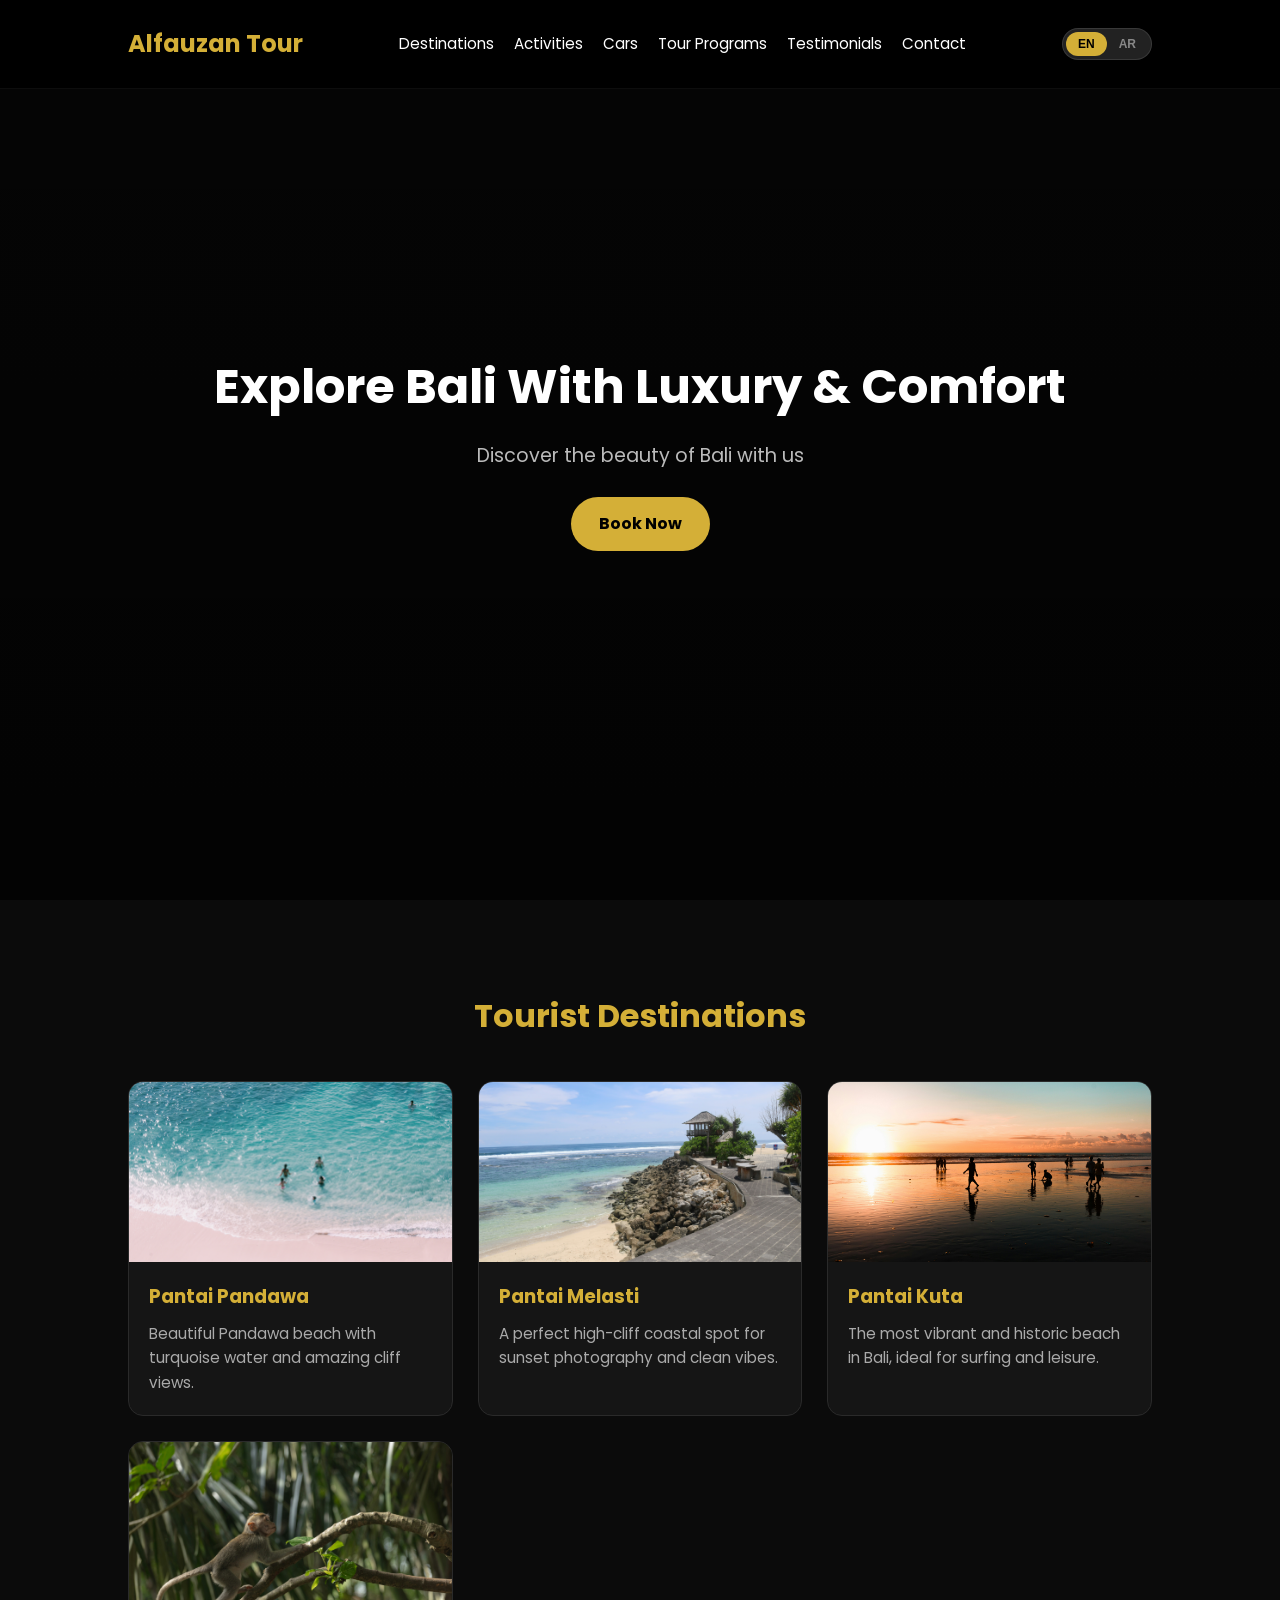
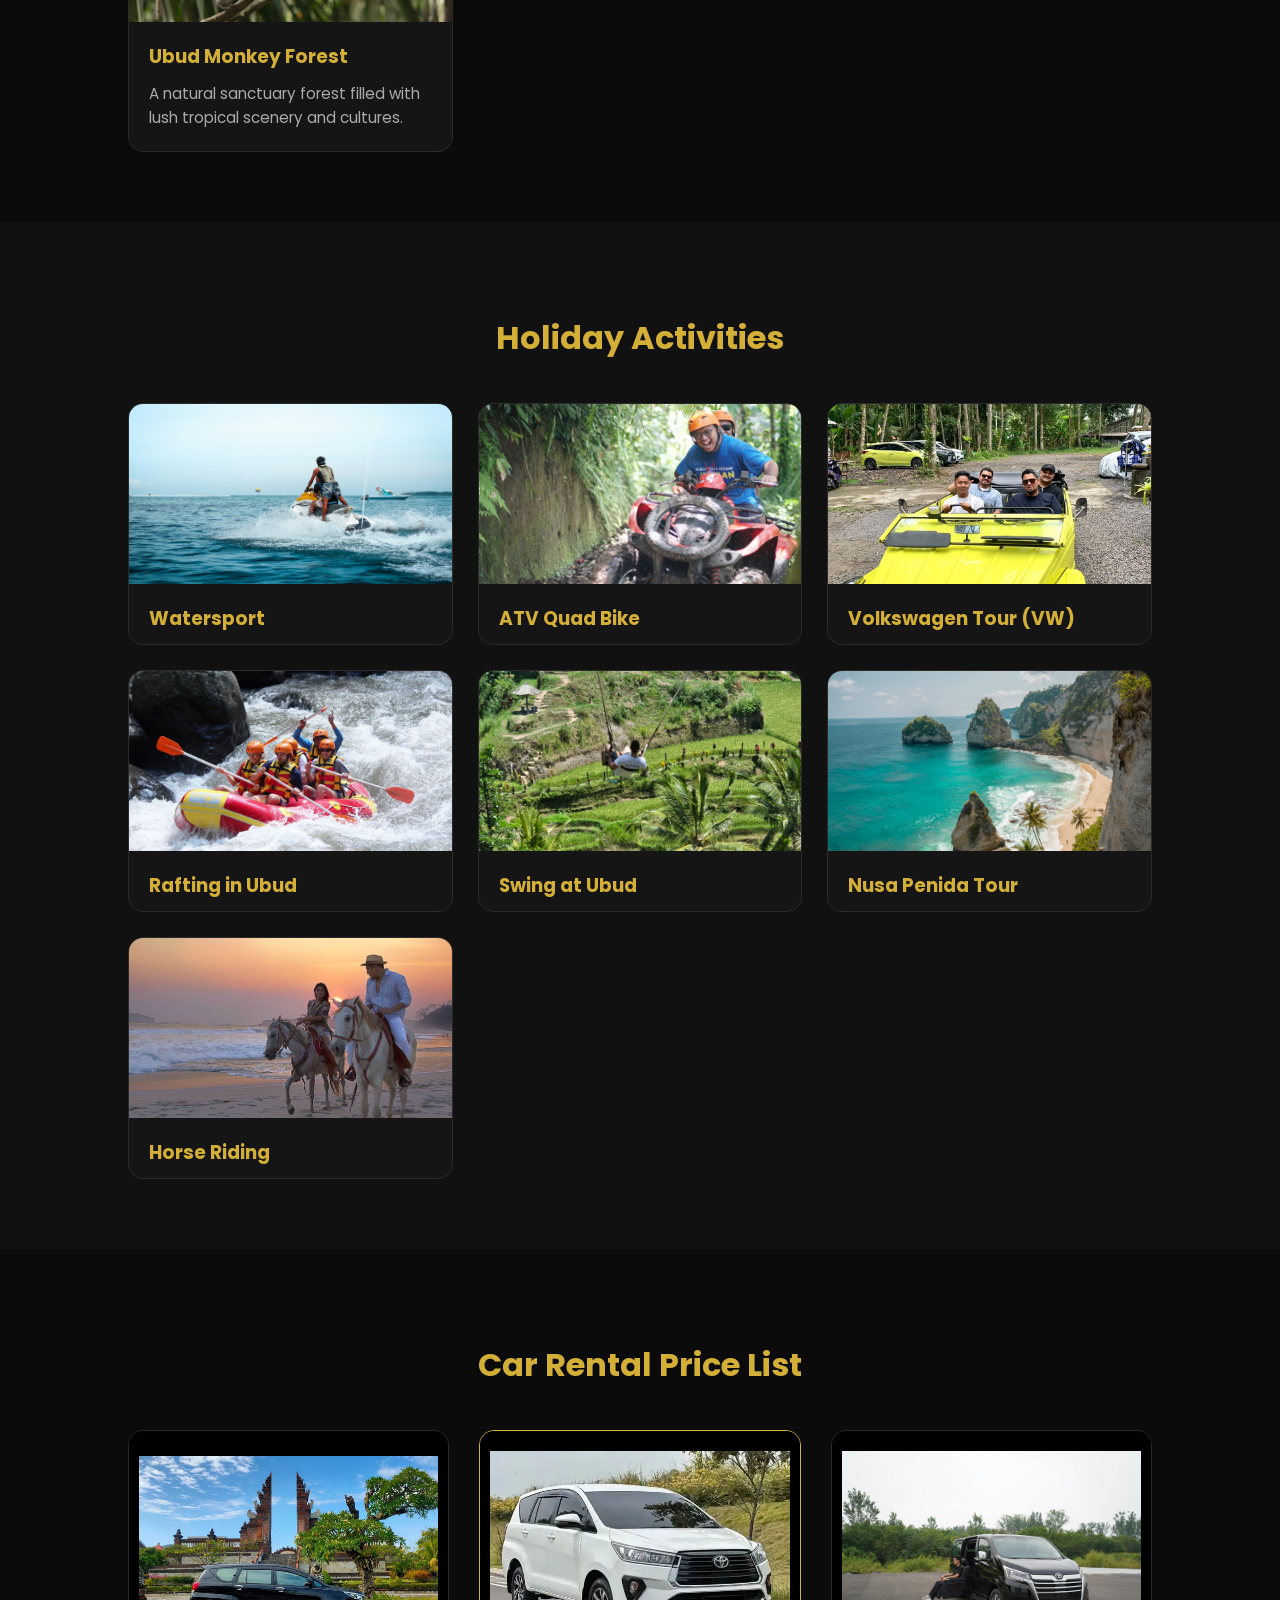
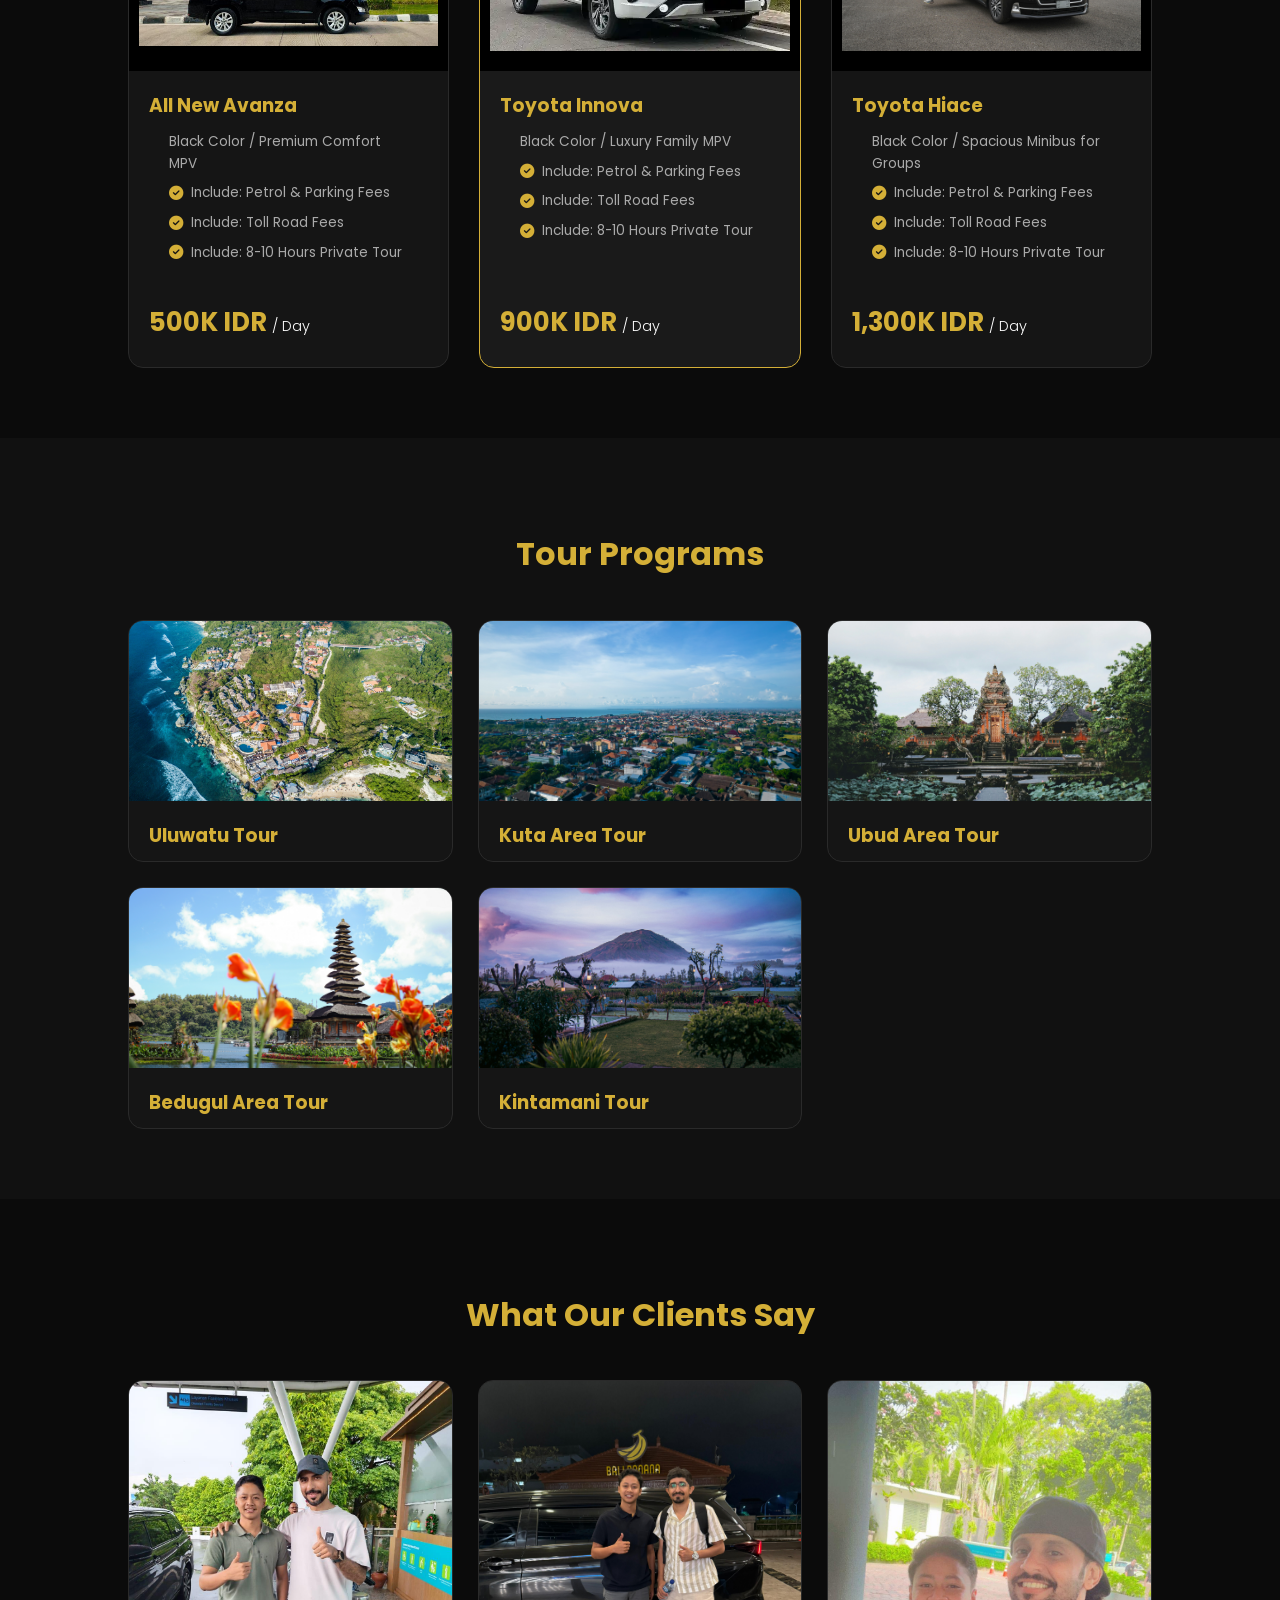
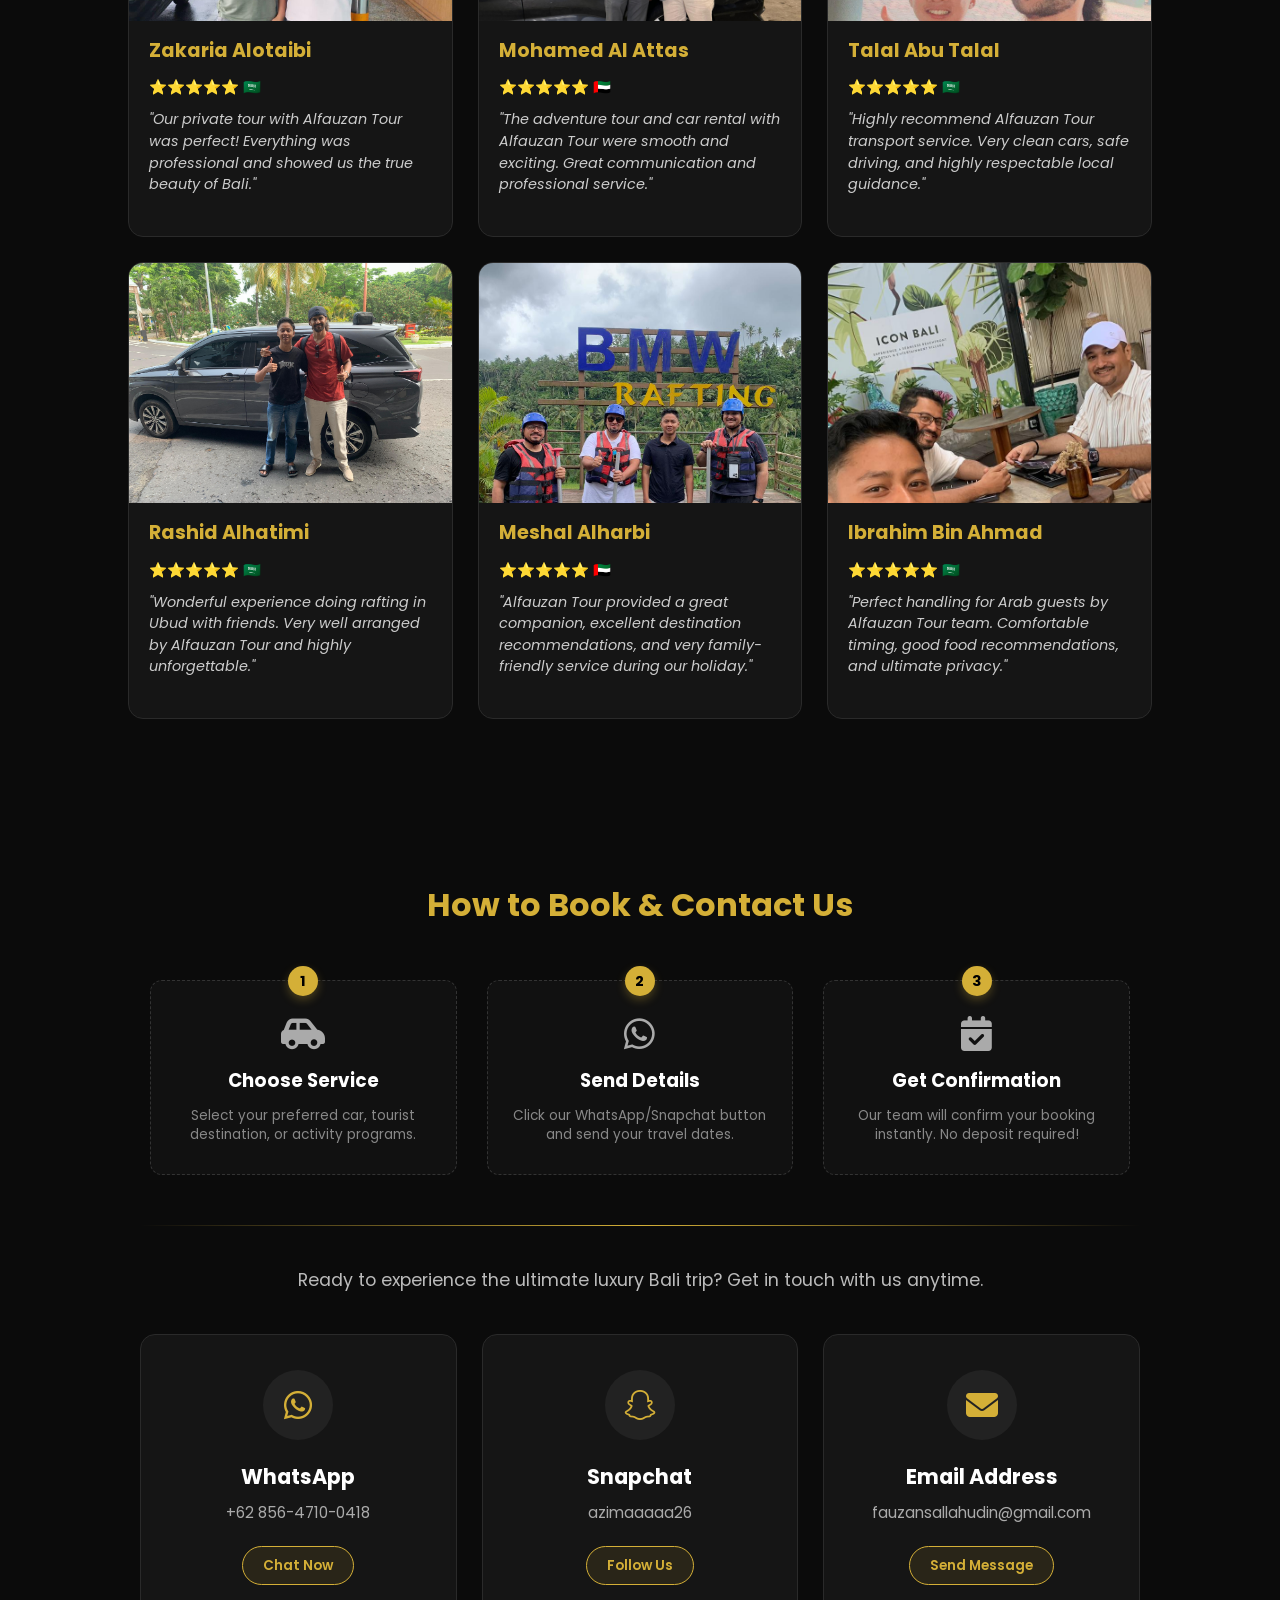
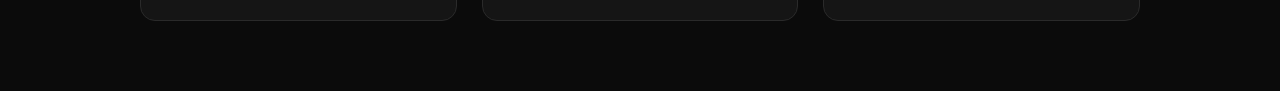
==== commit 9712c0c6: "Update index.html" ====
--- a/index.html
+++ b/index.html
@@ -382,7 +382,7 @@
         <p class="contact-subtitle ar-text" dir="rtl">هل أنت مستعد لتجربة رحلة فاخرة في بالي؟ تواصل معنا في أي وقت.</p>
         
         <div class="contact-grid">
-            <a href="https://wa.me/6285647100418" target="_blank" class="contact-item wa-item">
+            <a href="#" target="_blank" class="contact-item wa-item" id="wa-contact">
                 <div class="contact-icon-box"><i class="fab fa-whatsapp"></i></div>
                 <h3>WhatsApp</h3>
                 <p>+62 856-4710-0418</p>
@@ -408,3 +408,49 @@
         </div>
     </div>
 </section>
+
+<script>
+    function switchLanguage(lang) {
+        const body = document.body;
+        const btnEn = document.getElementById('btn-en');
+        const btnAr = document.getElementById('btn-ar');
+        const waContact = document.getElementById('wa-contact');
+
+        // Form Pesan Otomatis dalam 2 Bahasa Berbeda
+        const msgEn = "Hello Alfauzan Tour, I would like to book a service in Bali:%0A%0AName:%20%0ADate:%20%0ACar / Package Option:%20%0APax / Number of People:%20";
+        const msgAr = "مرحباً الفوزان تور، أرغب في حجز خدمة في بالي:%0A%0Aالاسم:%20%0Aالتاريخ:%20%0Aنوع السيارة / البرنامج:%20%0Aعدد الأشخاص:%20";
+
+        let finalLink = "";
+
+        if (lang === 'ar') {
+            body.classList.remove('lang-en');
+            body.classList.add('lang-ar');
+            btnAr.classList.add('active');
+            btnEn.classList.remove('active');
+            
+            // Atur link WA pesan teks otomatis versi bahasa Arab
+            finalLink = "https://wa.me/6285647100418?text=" + msgAr;
+        } else {
+            body.classList.remove('lang-ar');
+            body.classList.add('lang-en');
+            btnEn.classList.add('active');
+            btnAr.classList.remove('active');
+            
+            // Atur link WA pesan teks otomatis versi bahasa Inggris
+            finalLink = "https://wa.me/6285647100418?text=" + msgEn;
+        }
+
+        // Terapkan link final yang disesuaikan ke komponen HTML tombol WhatsApp
+        if (waContact) {
+            waContact.href = finalLink;
+        }
+    }
+
+    // Eksekusi otomatis saat pertama kali web dimuat (default: bahasa Inggris)
+    window.onload = function() {
+        switchLanguage('en');
+    };
+</script>
+
+</body>
+</html>
--- a/style.css
+++ b/style.css
@@ -459,3 +459,75 @@
     background: #d4af37;
     color: black;
 }
+/* --- HOW TO BOOK STYLES --- */
+.booking-steps-grid {
+    display: grid;
+    grid-template-columns: repeat(auto-fit, minmax(250px, 1fr));
+    gap: 30px;
+    margin-bottom: 40px;
+    padding: 10px;
+}
+
+.step-card {
+    background: #111;
+    border: 1px dashed #333;
+    border-radius: 12px;
+    padding: 30px 20px;
+    position: relative;
+    text-align: center;
+    transition: all 0.3s ease;
+}
+
+.step-card:hover {
+    border-color: #d4af37;
+    background: #151515;
+}
+
+.step-number {
+    position: absolute;
+    top: -15px;
+    left: 50%;
+    transform: translateX(-50%);
+    background: #d4af37;
+    color: black;
+    width: 30px;
+    height: 30px;
+    border-radius: 50%;
+    font-weight: bold;
+    display: flex;
+    justify-content: center;
+    align-items: center;
+    font-size: 0.9rem;
+    box-shadow: 0 4px 10px rgba(212, 175, 55, 0.3);
+}
+
+.step-icon {
+    font-size: 2.2rem;
+    color: #aaa;
+    margin-bottom: 15px;
+    margin-top: 5px;
+    transition: color 0.3s ease;
+}
+
+.step-card:hover .step-icon {
+    color: #d4af37;
+}
+
+.step-card h4 {
+    font-size: 1.15rem;
+    color: #fff;
+    margin-bottom: 10px;
+}
+
+.step-card p {
+    font-size: 0.85rem;
+    color: #888;
+    line-height: 1.4;
+}
+
+.contact-divider {
+    border: 0;
+    height: 1px;
+    background: linear-gradient(to right, transparent, #d4af37, transparent);
+    margin: 40px 0;
+}
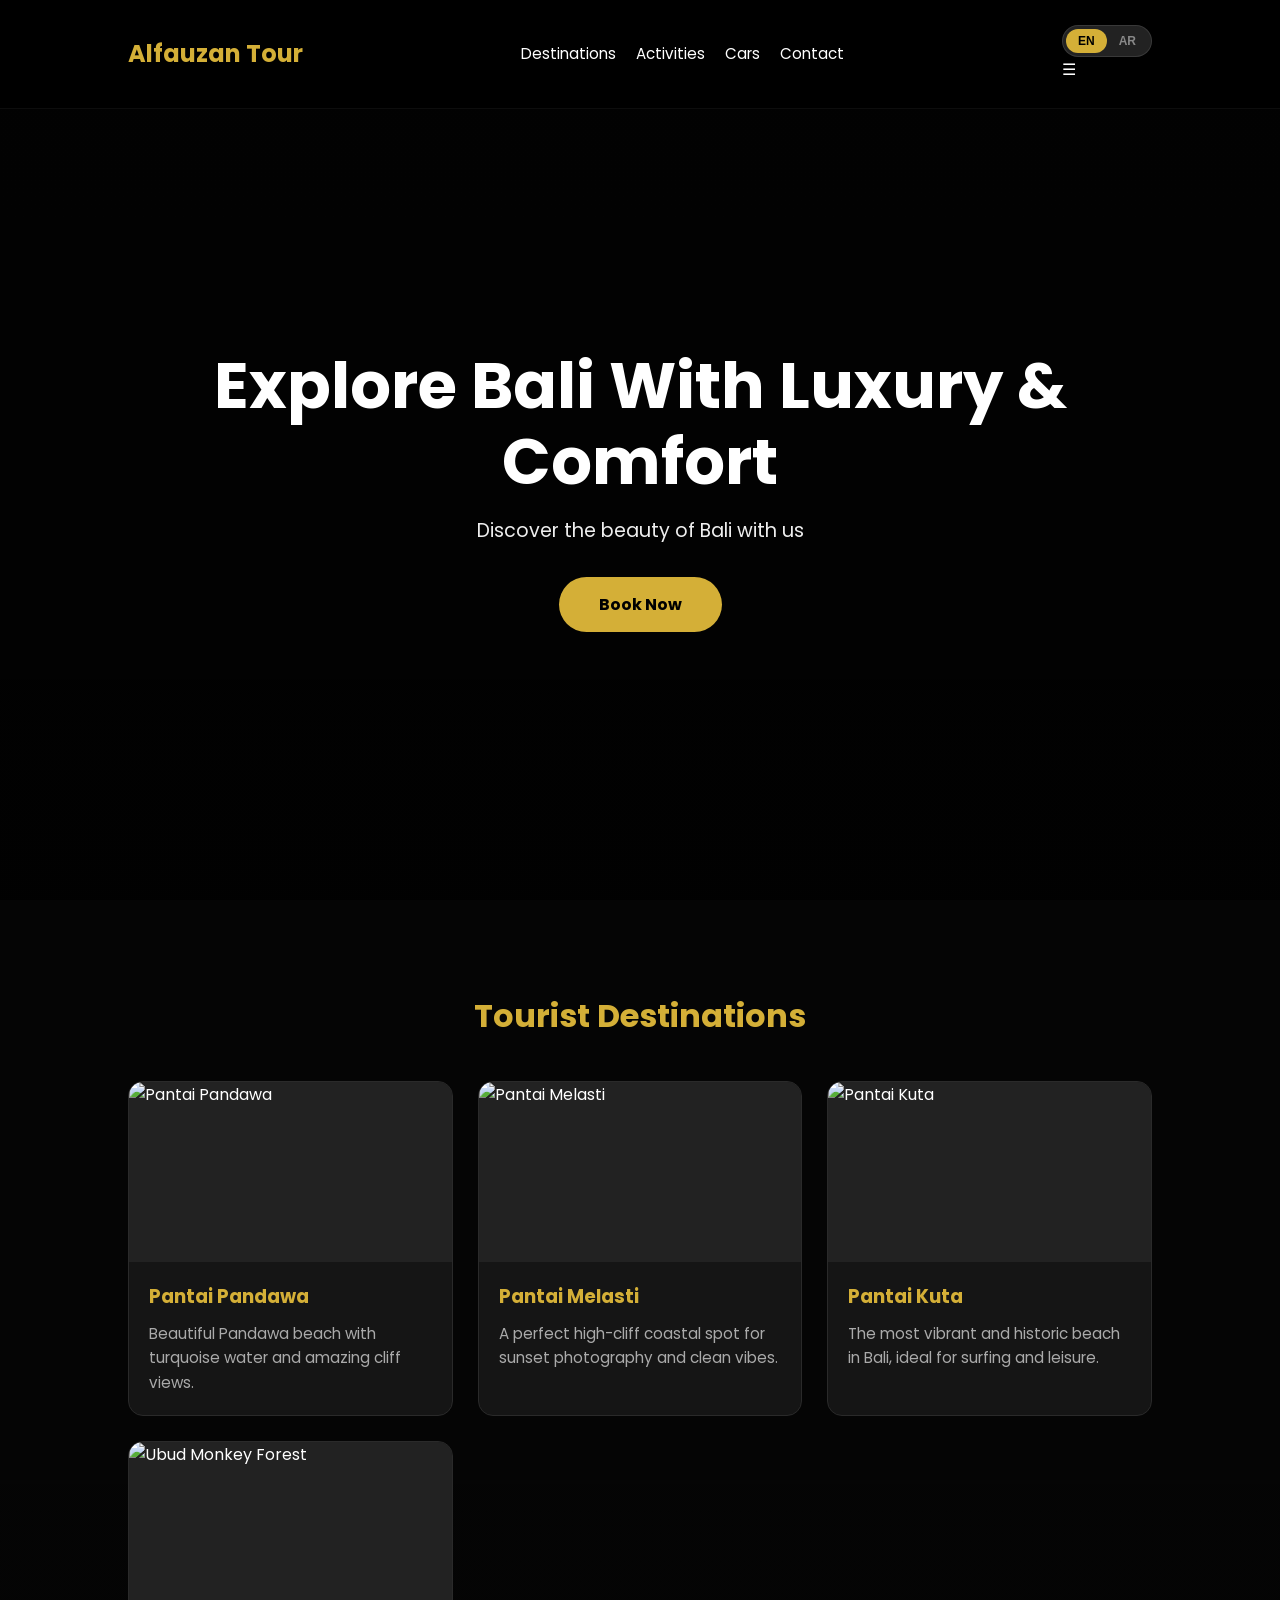
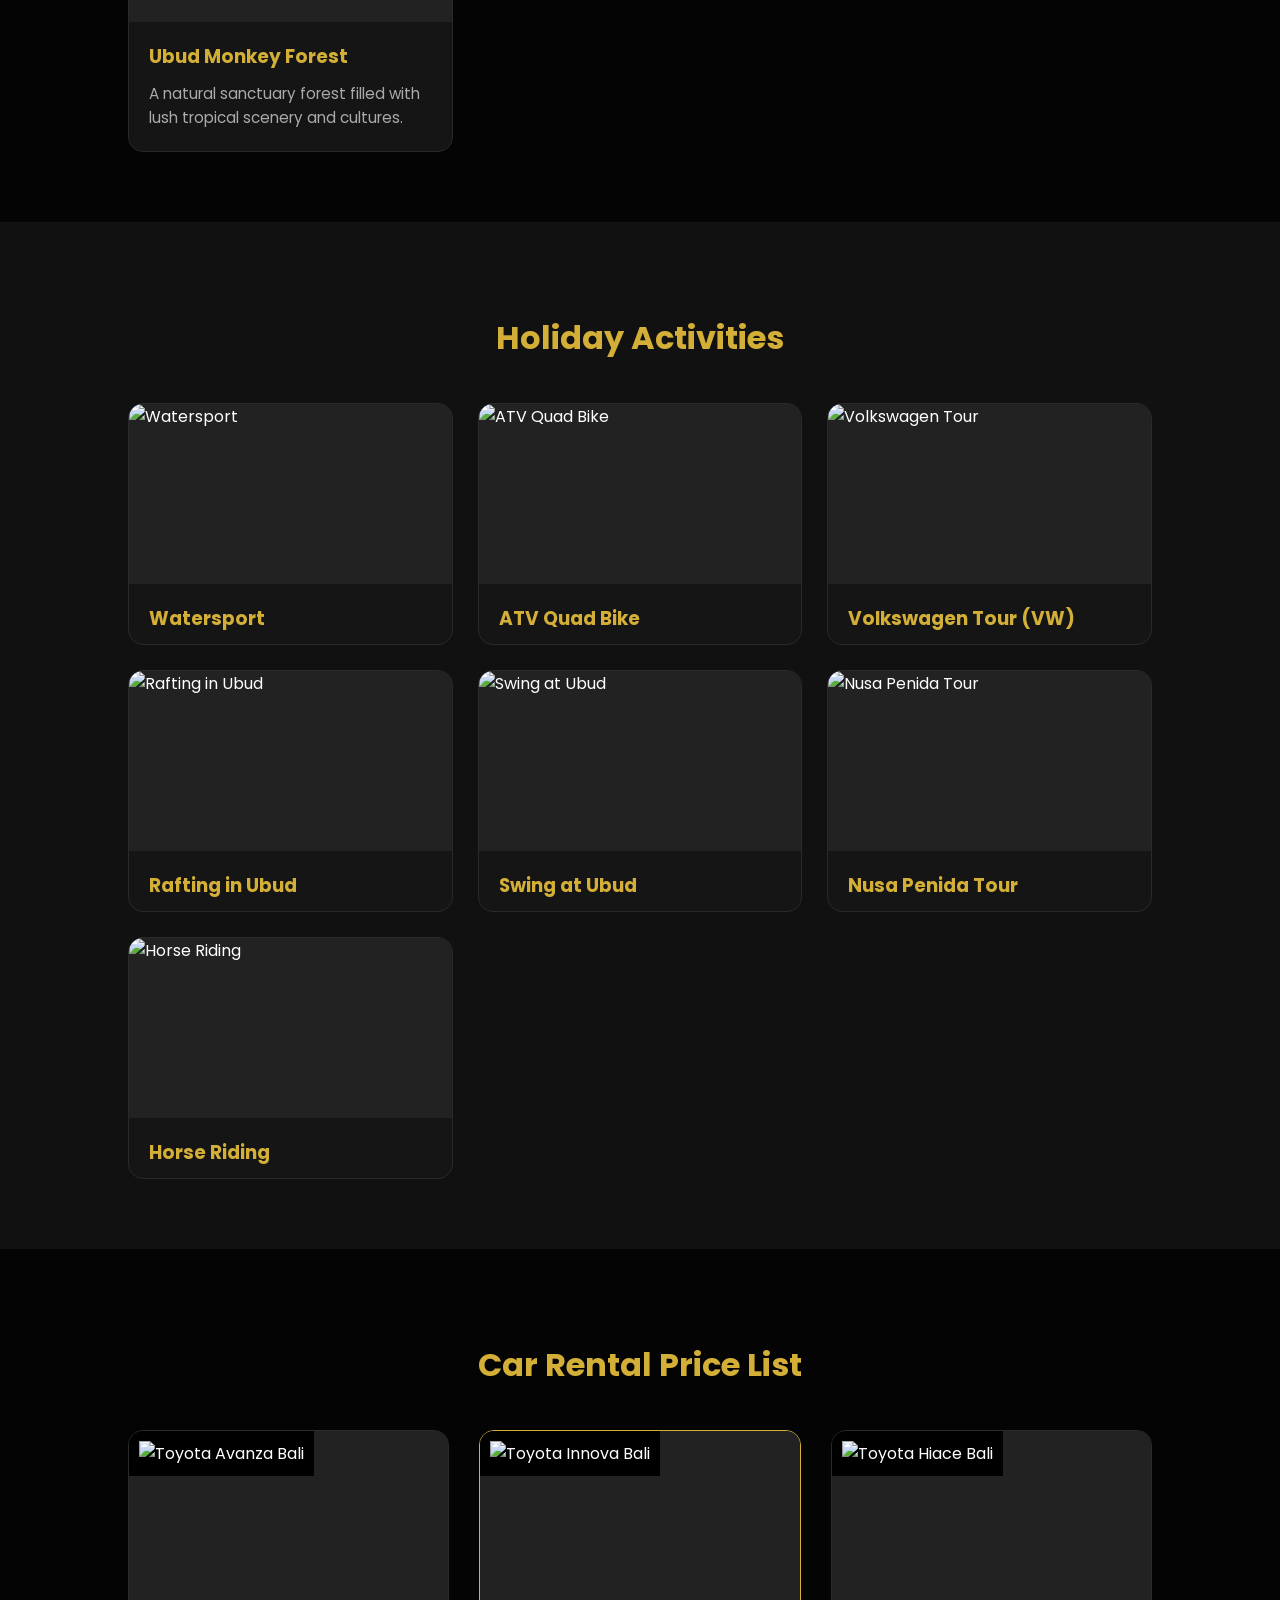
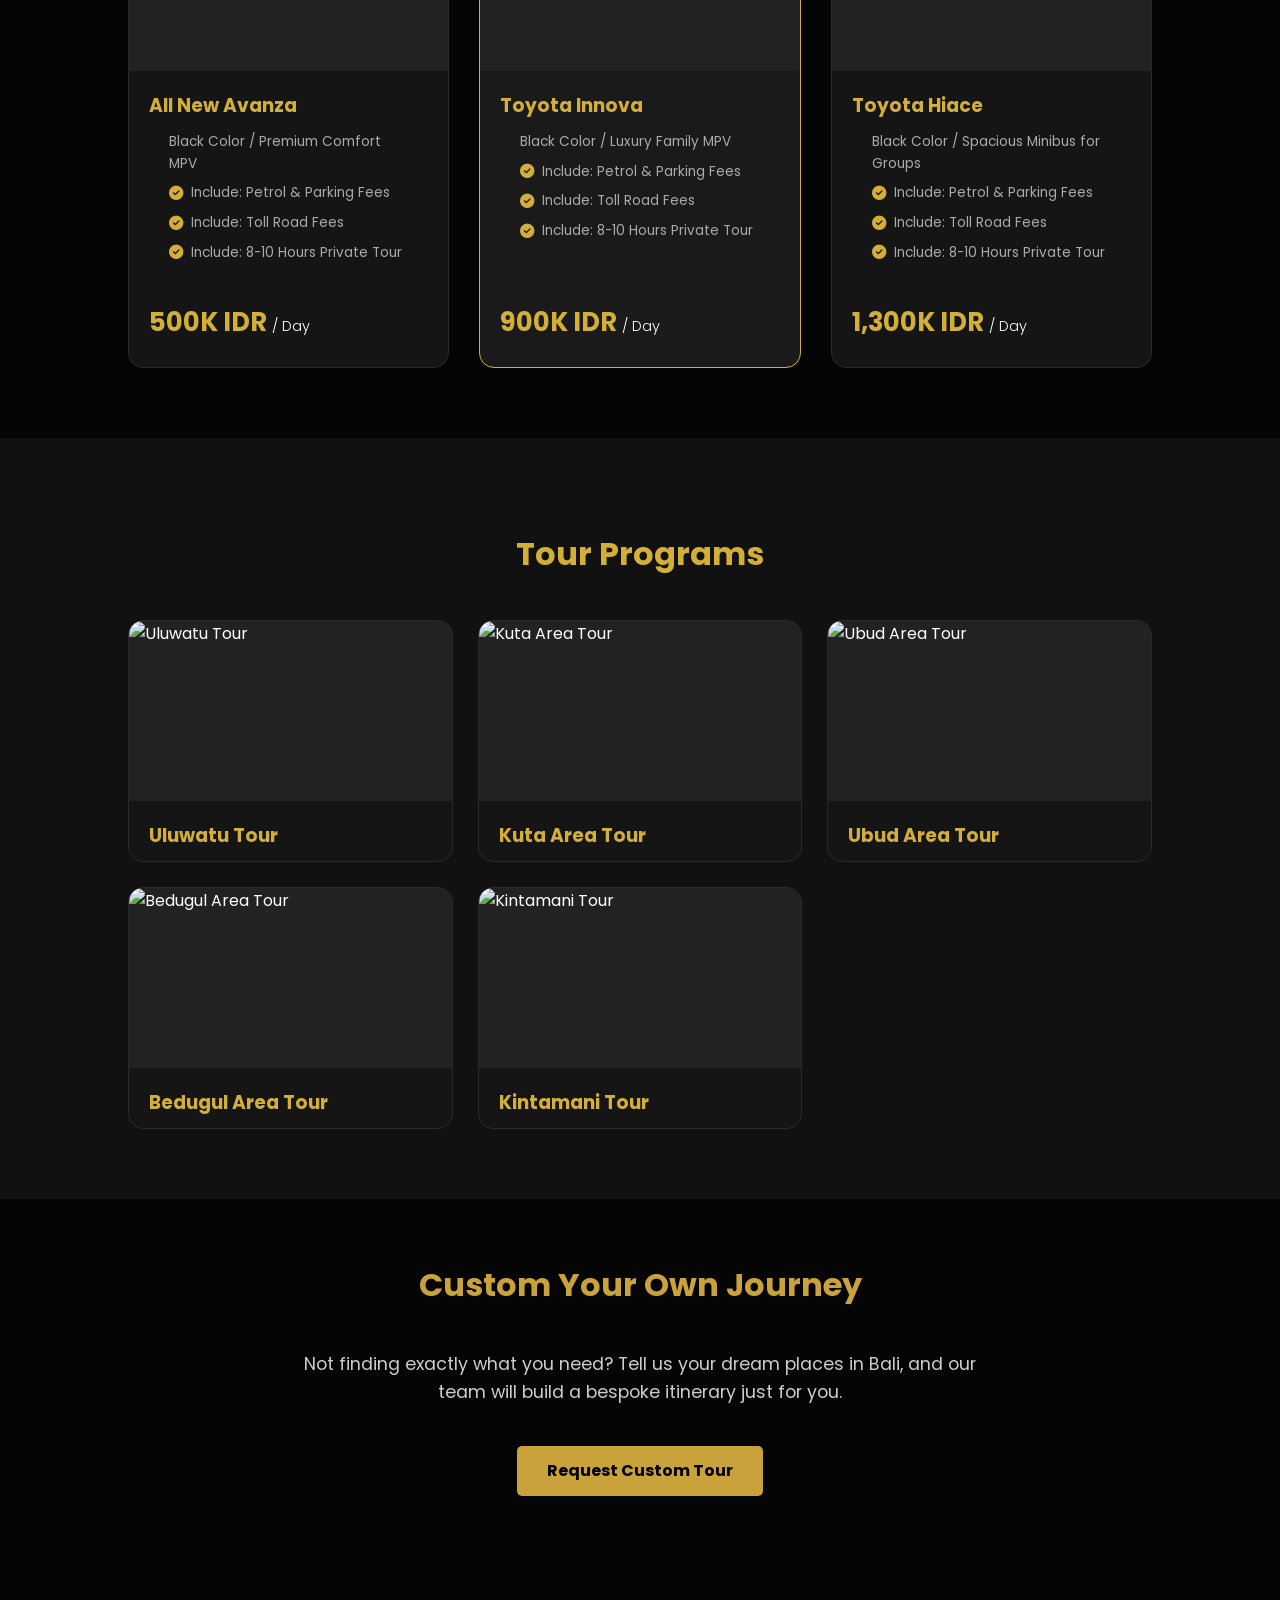
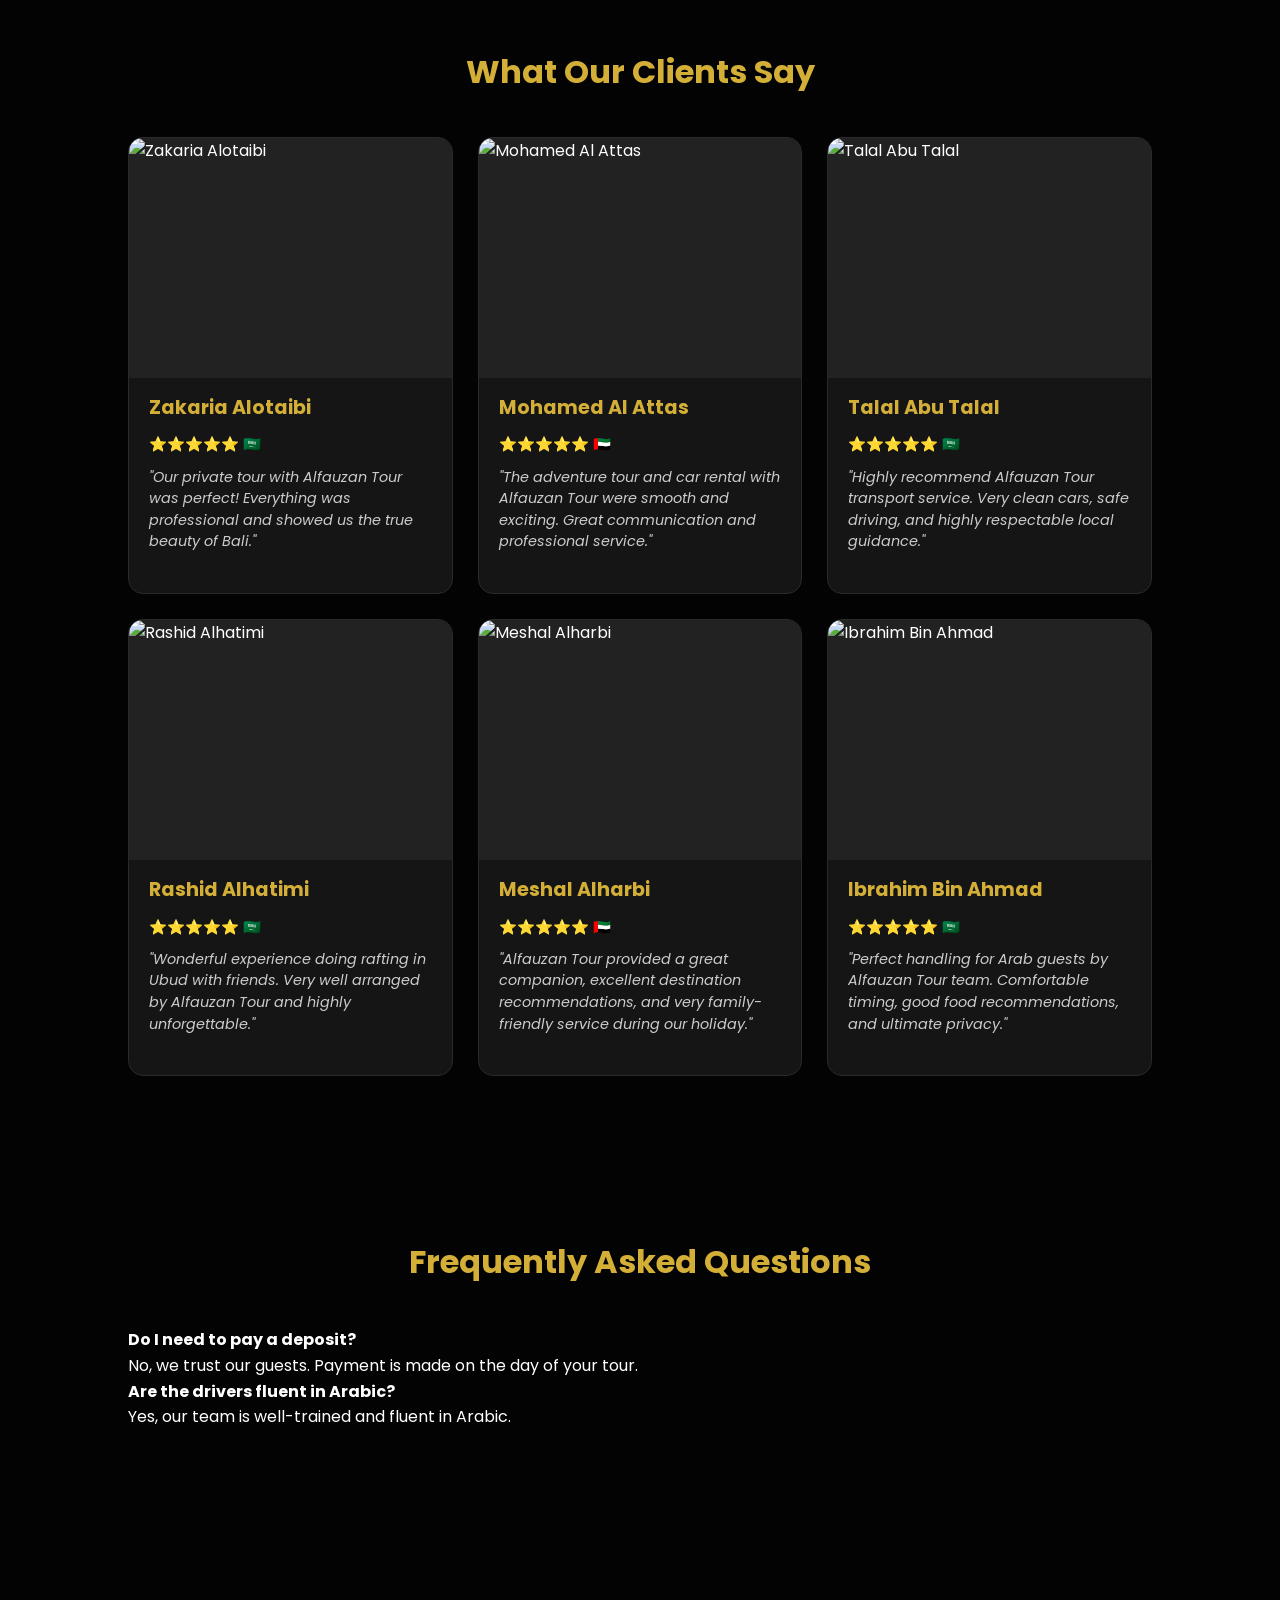
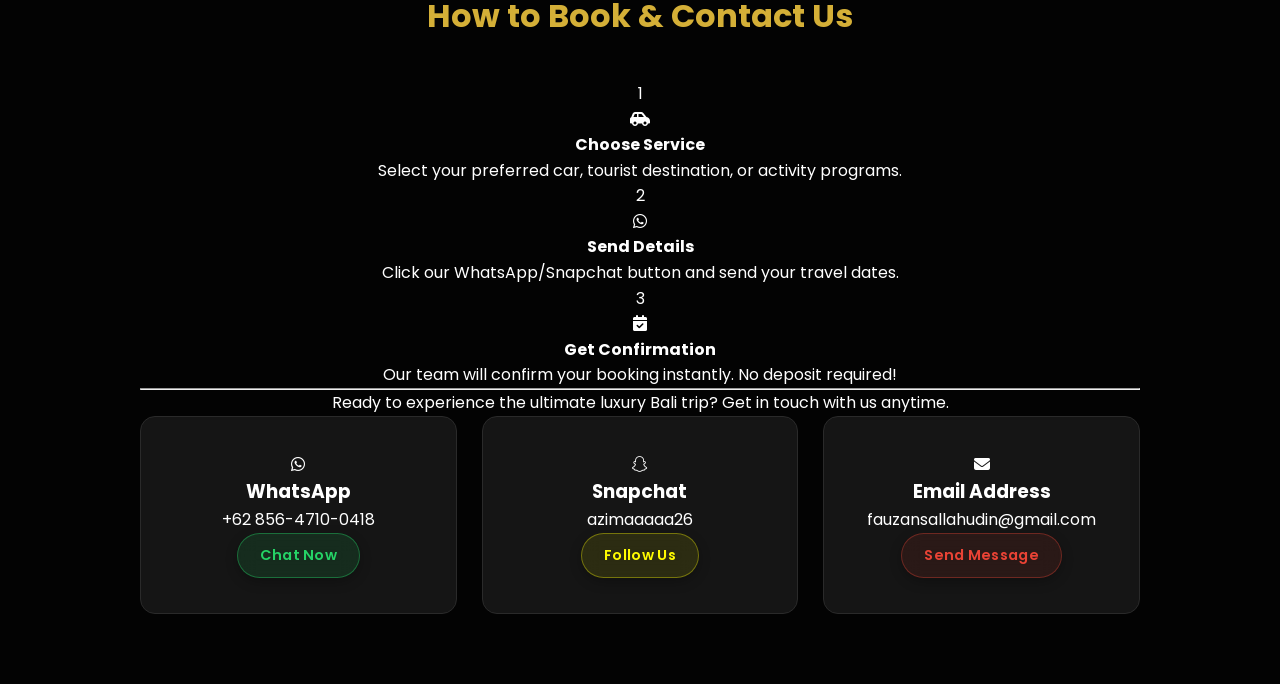
==== commit bc882c8b: "Update index.html" ====
--- a/index.html
+++ b/index.html
@@ -8,50 +8,43 @@
 <link href="https://fonts.googleapis.com/css2?family=Cairo:wght@400;700&family=Poppins:wght@300;400;600;700&display=swap" rel="stylesheet">
 <link rel="stylesheet" href="https://cdnjs.cloudflare.com/ajax/libs/font-awesome/6.4.0/css/all.min.css">
 </head>
-<body class="lang-en"> 
+<body id="main-body"> 
+   </body>
 
 <header>
-    <nav>
-        <h1>Alfauzan Tour</h1>
-        
-        <ul class="nav-links en-text">
-            <li><a href="#destinations">Destinations</a></li>
-            <li><a href="#activities">Activities</a></li>
-            <li><a href="#cars">Cars</a></li>
-            <li><a href="#tours">Tour Programs</a></li>
-            <li><a href="#testimonials">Testimonials</a></li>
-            <li><a href="#contact">Contact</a></li>
-        </ul>
-
-        <ul class="nav-links ar-text" dir="rtl">
-            <li><a href="#destinations">الوجهات</a></li>
-            <li><a href="#activities">الأنشطة</a></li>
-            <li><a href="#cars">السيارات</a></li>
-            <li><a href="#tours">البرامج</a></li>
-            <li><a href="#testimonials">الشهادات</a></li>
-            <li><a href="#contact">اتصل بنا</a></li>
-        </ul>
-
-        <div class="lang-switcher">
-            <button onclick="switchLanguage('en')" id="btn-en" class="active">EN</button>
-            <button onclick="switchLanguage('ar')" id="btn-ar">AR</button>
-        </div>
-    </nav>
-
-    <div class="hero">
-        <div class="en-text">
-            <h2>Explore Bali With Luxury & Comfort</h2>
-            <p>Discover the beauty of Bali with us</p>
-        </div>
-        <div class="ar-text" dir="rtl">
-            <h2>اكتشف سحر بالي معنا بأعلى مستويات الرفاهية</h2>
-            <p>اكتشف جمال بالي معنا وثق ببرامجنا المميزة</p>
-        </div>
-        <a class="btn" href="#contact">
-            <span class="en-text">Book Now</span>
-            <span class="ar-text">احجز الآن</span>
-        </a>
-    </div>
+<nav>
+    <h1>Alfauzan Tour</h1>
+    
+    <ul class="nav-links">
+        <li><a href="#destinations"><span class="en-text">Destinations</span><span class="ar-text" style="display:none;">الوجهات</span></a></li>
+        <li><a href="#activities"><span class="en-text">Activities</span><span class="ar-text" style="display:none;">الأنشطة</span></a></li>
+        <li><a href="#cars"><span class="en-text">Cars</span><span class="ar-text" style="display:none;">السيارات</span></a></li>
+        <li><a href="#contact"><span class="en-text">Contact</span><span class="ar-text" style="display:none;">اتصل بنا</span></a></li>
+    </ul>
+
+    <div class="nav-controls">
+        <!-- Ubah bagian div lang-switcher Anda menjadi seperti ini -->
+<div class="lang-switcher">
+    <button id="btn-en">EN</button>
+    <button id="btn-ar">AR</button>
+</div>
+        <div class="menu-toggle">☰</div>
+    </div>
+</nav>
+
+<header class="hero">
+    <h2>
+        <span class="en-text">Explore Bali With Luxury & Comfort</span>
+        <span class="ar-text" style="display:none;">استكشف بالي برفاهية وراحة</span>
+    </h2>
+    <p>
+        <span class="en-text">Discover the beauty of Bali with us</span>
+        <span class="ar-text" style="display:none;">اكتشف جمال بالي معنا</span>
+    </p>
+    <a href="#contact" class="btn">
+        <span class="en-text">Book Now</span>
+        <span class="ar-text" style="display:none;">احجز الآن</span>
+    </a>
 </header>
 
 <section id="destinations">
@@ -61,7 +54,7 @@
     <div class="cards">
         <div class="card">
             <div class="card-img-container">
-                <img src="destinasi1.jpg" alt="Pantai Pandawa" class="card-img">
+                <img src="images/destinasi1.jpg" alt="Pantai Pandawa" class="card-img" loading="lazy">
             </div>
             <h3>Pantai Pandawa</h3>
             <p class="en-text">Beautiful Pandawa beach with turquoise water and amazing cliff views.</p>
@@ -70,7 +63,7 @@
 
         <div class="card">
             <div class="card-img-container">
-                <img src="destinasi2.jpg" alt="Pantai Melasti" class="card-img">
+                <img src="images/destinasi2.jpg" alt="Pantai Melasti" class="card-img" loading="lazy">
             </div>
             <h3>Pantai Melasti</h3>
             <p class="en-text">A perfect high-cliff coastal spot for sunset photography and clean vibes.</p>
@@ -79,7 +72,7 @@
 
         <div class="card">
             <div class="card-img-container">
-                <img src="destinasi3.jpg" alt="Pantai Kuta" class="card-img">
+                <img src="images/destinasi3.jpg" alt="Pantai Kuta" class="card-img" loading="lazy">
             </div>
             <h3>Pantai Kuta</h3>
             <p class="en-text">The most vibrant and historic beach in Bali, ideal for surfing and leisure.</p>
@@ -88,7 +81,7 @@
 
         <div class="card">
             <div class="card-img-container">
-                <img src="destinasi4.jpg" alt="Ubud Monkey Forest" class="card-img">
+                <img src="images/destinasi4.jpg" alt="Ubud Monkey Forest" class="card-img" loading="lazy">
             </div>
             <h3>Ubud Monkey Forest</h3>
             <p class="en-text">A natural sanctuary forest filled with lush tropical scenery and cultures.</p>
@@ -104,7 +97,7 @@
     <div class="cards">
         <div class="card">
             <div class="card-img-container">
-                <img src="aktivitas1.jpg" alt="Watersport" class="card-img">
+                <img src="images/aktivitas1.jpg" alt="Watersport" class="card-img" loading="lazy">
             </div>
             <h3 class="en-text">Watersport</h3>
             <h3 class="ar-text">الألعاب المائية</h3>
@@ -112,7 +105,7 @@
 
         <div class="card">
             <div class="card-img-container">
-                <img src="aktivitas2.jpg" alt="ATV Quad Bike" class="card-img">
+                <img src="images/aktivitas2.jpg" alt="ATV Quad Bike" class="card-img" loading="lazy">
             </div>
             <h3 class="en-text">ATV Quad Bike</h3>
             <h3 class="ar-text">مغامرات دبابات الدفع الرباعي</h3>
@@ -120,7 +113,7 @@
 
         <div class="card">
             <div class="card-img-container">
-                <img src="aktivitas3.jpg" alt="Volkswagen Tour" class="card-img">
+                <img src="images/aktivitas3.jpg" alt="Volkswagen Tour" class="card-img" loading="lazy">
             </div>
             <h3 class="en-text">Volkswagen Tour (VW)</h3>
             <h3 class="ar-text">جولة سيارة فولكس فاجن الكلاسيكية</h3>
@@ -128,7 +121,7 @@
 
         <div class="card">
             <div class="card-img-container">
-                <img src="aktivitas4.jpg" alt="Rafting in Ubud" class="card-img">
+                <img src="images/aktivitas4.jpg" alt="Rafting in Ubud" class="card-img" loading="lazy">
             </div>
             <h3 class="en-text">Rafting in Ubud</h3>
             <h3 class="ar-text">التجديف النهري في أوبود</h3>
@@ -136,7 +129,7 @@
 
         <div class="card">
             <div class="card-img-container">
-                <img src="aktivitas5.jpg" alt="Swing at Ubud" class="card-img">
+                <img src="images/aktivitas5.jpg" alt="Swing at Ubud" class="card-img" loading="lazy">
             </div>
             <h3 class="en-text">Swing at Ubud</h3>
             <h3 class="ar-text">أرجوحة بالي الشهيرة</h3>
@@ -144,7 +137,7 @@
 
         <div class="card">
             <div class="card-img-container">
-                <img src="aktivitas6.jpg" alt="Nusa Penida Tour" class="card-img">
+                <img src="images/aktivitas6.jpg" alt="Nusa Penida Tour" class="card-img" loading="lazy">
             </div>
             <h3 class="en-text">Nusa Penida Tour</h3>
             <h3 class="ar-text">رحلة كاملة إلى نوسا بينيدا</h3>
@@ -152,7 +145,7 @@
 
         <div class="card">
             <div class="card-img-container">
-                <img src="aktivitas7.jpg" alt="Horse Riding" class="card-img">
+                <img src="images/aktivitas7.jpg" alt="Horse Riding" class="card-img" loading="lazy">
             </div>
             <h3 class="en-text">Horse Riding</h3>
             <h3 class="ar-text">ركوب الخيل على الشاطئ</h3>
@@ -167,7 +160,7 @@
     <div class="cards car-grid">
         <div class="card car-card">
             <div class="card-img-container car-img-frame">
-                <img src="car_avanza.jpg" alt="Toyota Avanza Bali" class="card-img car-photo">
+                <img src="images/car_avanza.jpg" alt="Toyota Avanza Bali" class="card-img car-photo" loading="lazy">
             </div>
             <h3>All New Avanza</h3>
             <div class="car-details en-text">
@@ -187,7 +180,7 @@
 
         <div class="card car-card featured-car">
             <div class="card-img-container car-img-frame">
-                <img src="car_innova.jpg" alt="Toyota Innova Bali" class="card-img car-photo">
+                <img src="images/car_innova.jpg" alt="Toyota Innova Bali" class="card-img car-photo" loading="lazy">
             </div>
             <h3>Toyota Innova</h3>
             <div class="car-details en-text">
@@ -207,7 +200,7 @@
 
         <div class="card car-card">
             <div class="card-img-container car-img-frame">
-                <img src="car_hiace.jpg" alt="Toyota Hiace Bali" class="card-img car-photo">
+                <img src="images/car_hiace.jpg" alt="Toyota Hiace Bali" class="card-img car-photo" loading="lazy">
             </div>
             <h3>Toyota Hiace</h3>
             <div class="car-details en-text">
@@ -234,7 +227,7 @@
     <div class="cards">
         <div class="card">
             <div class="card-img-container">
-                <img src="tour1.jpg" alt="Uluwatu Tour" class="card-img">
+                <img src="images/tour1.jpg" alt="Uluwatu Tour" class="card-img" loading="lazy">
             </div>
             <h3 class="en-text">Uluwatu Tour</h3>
             <h3 class="ar-text">جولة أولواتو وغروب الشمس</h3>
@@ -242,7 +235,7 @@
 
         <div class="card">
             <div class="card-img-container">
-                <img src="tour2.jpg" alt="Kuta Area Tour" class="card-img">
+                <img src="images/tour2.jpg" alt="Kuta Area Tour" class="card-img" loading="lazy">
             </div>
             <h3 class="en-text">Kuta Area Tour</h3>
             <h3 class="ar-text">جولة منطقة كوتا الحيوية</h3>
@@ -250,7 +243,7 @@
 
         <div class="card">
             <div class="card-img-container">
-                <img src="tour3.jpg" alt="Ubud Area Tour" class="card-img">
+                <img src="images/tour3.jpg" alt="Ubud Area Tour" class="card-img" loading="lazy">
             </div>
             <h3 class="en-text">Ubud Area Tour</h3>
             <h3 class="ar-text">جولة أوبود الطبيعية</h3>
@@ -258,7 +251,7 @@
 
         <div class="card">
             <div class="card-img-container">
-                <img src="tour4.jpg" alt="Bedugul Area Tour" class="card-img">
+                <img src="images/tour4.jpg" alt="Bedugul Area Tour" class="card-img" loading="lazy">
             </div>
             <h3 class="en-text">Bedugul Area Tour</h3>
             <h3 class="ar-text">جولة بحيرة ومصايف بدوجول</h3>
@@ -266,12 +259,29 @@
 
         <div class="card">
             <div class="card-img-container">
-                <img src="tour5.jpg" alt="Kintamani Tour" class="card-img">
+                <img src="images/tour5.jpg" alt="Kintamani Tour" class="card-img" loading="lazy">
             </div>
             <h3 class="en-text">Kintamani Tour</h3>
             <h3 class="ar-text">جولة بركان كينتاماني المطلة</h3>
         </div>
     </div>
+</section>
+
+<section id="custom-tour" style="padding: 60px 20px; background: #050505; color: #fff; text-align: center;">
+    <h2 class="en-text" style="color: #c9a23c;">Custom Your Own Journey</h2>
+    <h2 class="ar-text" style="color: #c9a23c;" dir="rtl">صمم رحلتك الخاصة</h2>
+    
+    <p class="en-text" style="max-width: 700px; margin: 20px auto; font-size: 1.1em; color: #ccc;">
+        Not finding exactly what you need? Tell us your dream places in Bali, and our team will build a bespoke itinerary just for you.
+    </p>
+    <p class="ar-text" style="max-width: 700px; margin: 20px auto; font-size: 1.1em; color: #ccc;" dir="rtl">
+        ألم تجد ما تبحث عنه بالضبط؟ أخبرنا بالأماكن التي تحلم بزيارتها في بالي، وسيقوم فريقنا بتصميم برنامج رحلة خاص بك وحدك.
+    </p>
+    
+    <a href="#contact" class="btn" style="display: inline-block; margin-top: 20px; padding: 12px 30px; background: #c9a23c; color: #000; text-decoration: none; border-radius: 5px; font-weight: bold;">
+        <span class="en-text">Request Custom Tour</span>
+        <span class="ar-text">اطلب رحلة مخصصة</span>
+    </a>
 </section>
 
 <section id="testimonials">
@@ -281,7 +291,7 @@
     <div class="cards">
         <div class="card testimonial-card">
             <div class="testi-img-frame">
-                <img src="testi1.jpg" alt="Zakaria Alotaibi">
+                <img src="images/testi1.jpg" alt="Zakaria Alotaibi" loading="lazy">
             </div>
             <h3>Zakaria Alotaibi</h3>
             <div class="rating">⭐⭐⭐⭐⭐ 🇸🇦</div>
@@ -291,7 +301,7 @@
 
         <div class="card testimonial-card">
             <div class="testi-img-frame">
-                <img src="testi2.jpg" alt="Mohamed Al Attas">
+                <img src="images/testi2.jpg" alt="Mohamed Al Attas" loading="lazy">
             </div>
             <h3>Mohamed Al Attas</h3>
             <div class="rating">⭐⭐⭐⭐⭐ 🇦🇪</div>
@@ -301,7 +311,7 @@
 
         <div class="card testimonial-card">
             <div class="testi-img-frame">
-                <img src="testi3.jpg" alt="Talal Abu Talal">
+                <img src="images/testi3.jpg" alt="Talal Abu Talal" loading="lazy">
             </div>
             <h3>Talal Abu Talal</h3>
             <div class="rating">⭐⭐⭐⭐⭐ 🇸🇦</div>
@@ -311,7 +321,7 @@
 
         <div class="card testimonial-card">
             <div class="testi-img-frame">
-                <img src="testi4.jpg" alt="Rashid Alhatimi">
+                <img src="images/testi4.jpg" alt="Rashid Alhatimi" loading="lazy">
             </div>
             <h3>Rashid Alhatimi</h3>
             <div class="rating">⭐⭐⭐⭐⭐ 🇸🇦</div>
@@ -321,7 +331,7 @@
 
         <div class="card testimonial-card">
             <div class="testi-img-frame">
-                <img src="testi5.jpg" alt="Meshal Alharbi">
+                <img src="images/testi5.jpg" alt="Meshal Alharbi" loading="lazy">
             </div>
             <h3>Meshal Alharbi</h3>
             <div class="rating">⭐⭐⭐⭐⭐ 🇦🇪</div>
@@ -331,7 +341,7 @@
 
         <div class="card testimonial-card">
             <div class="testi-img-frame">
-                <img src="testi6.jpg" alt="Ibrahim Bin Ahmad">
+                <img src="images/testi6.jpg" alt="Ibrahim Bin Ahmad" loading="lazy">
             </div>
             <h3>Ibrahim Bin Ahmad</h3>
             <div class="rating">⭐⭐⭐⭐⭐ 🇸🇦</div>
@@ -340,6 +350,25 @@
         </div>
     </div>
 </section>
+
+<section class="faq-section">
+    <h2 class="en-text">Frequently Asked Questions</h2>
+    <h2 class="ar-text" dir="rtl">الأسئلة الشائعة</h2>
+    <div class="faq-item">
+        <h4 class="en-text">Do I need to pay a deposit?</h4>
+        <h4 class="ar-text" dir="rtl">هل أحتاج لدفع عربون أو دفعة مقدمة؟</h4>
+        <p class="en-text">No, we trust our guests. Payment is made on the day of your tour.</p>
+        <p class="ar-text" dir="rtl">لا، نحن نثق بعملائنا. يتم الدفع في يوم الرحلة.</p>
+    </div>
+    <div class="faq-item">
+        <h4 class="en-text">Are the drivers fluent in Arabic?</h4>
+        <h4 class="ar-text" dir="rtl">هل السائقون يتحدثون العربية؟</h4>
+        <p class="en-text">Yes, our team is well-trained and fluent in Arabic.</p>
+        <p class="ar-text" dir="rtl">نعم، فريقنا مدرب جيداً ويجيد اللغة العربية بطلاقة.</p>
+    </div>
+</section>
+
+
 
 <section id="contact">
     <h2 class="en-text">How to Book & Contact Us</h2>
@@ -410,47 +439,88 @@
 </section>
 
 <script>
+    // 1. FUNGSI UTAMA SWITCH LANGUAGE
     function switchLanguage(lang) {
         const body = document.body;
         const btnEn = document.getElementById('btn-en');
         const btnAr = document.getElementById('btn-ar');
         const waContact = document.getElementById('wa-contact');
-
-        // Form Pesan Otomatis dalam 2 Bahasa Berbeda
+        const waFloat = document.querySelector('.whatsapp-float');
+
         const msgEn = "Hello Alfauzan Tour, I would like to book a service in Bali:%0A%0AName:%20%0ADate:%20%0ACar / Package Option:%20%0APax / Number of People:%20";
         const msgAr = "مرحباً الفوزان تور، أرغب في حجز خدمة في بالي:%0A%0Aالاسم:%20%0Aالتاريخ:%20%0Aنوع السيارة / البرنامج:%20%0Aعدد الأشخاص:%20";
 
         let finalLink = "";
 
         if (lang === 'ar') {
+            body.classList.add('lang-ar');
             body.classList.remove('lang-en');
-            body.classList.add('lang-ar');
-            btnAr.classList.add('active');
-            btnEn.classList.remove('active');
-            
-            // Atur link WA pesan teks otomatis versi bahasa Arab
+            if(btnAr) btnAr.classList.add('active');
+            if(btnEn) btnEn.classList.remove('active');
             finalLink = "https://wa.me/6285647100418?text=" + msgAr;
         } else {
+            body.classList.add('lang-en');
             body.classList.remove('lang-ar');
-            body.classList.add('lang-en');
-            btnEn.classList.add('active');
-            btnAr.classList.remove('active');
-            
-            // Atur link WA pesan teks otomatis versi bahasa Inggris
+            if(btnEn) btnEn.classList.add('active');
+            if(btnAr) btnAr.classList.remove('active');
             finalLink = "https://wa.me/6285647100418?text=" + msgEn;
         }
 
-        // Terapkan link final yang disesuaikan ke komponen HTML tombol WhatsApp
-        if (waContact) {
-            waContact.href = finalLink;
-        }
+        if (waContact) waContact.href = finalLink;
+        if (waFloat) waFloat.href = finalLink;
     }
 
-    // Eksekusi otomatis saat pertama kali web dimuat (default: bahasa Inggris)
-    window.onload = function() {
-        switchLanguage('en');
+    // 2. LOGIKA MENU
+    function toggleMenu() {
+        document.querySelector('.nav-links').classList.toggle('active');
+    }
+
+    function closeMenu() {
+        document.querySelector('.nav-links').classList.remove('active');
+    }
+
+    // 3. EVENT LISTENERS
+    document.addEventListener('DOMContentLoaded', () => {
+        // Klik tombol bahasa
+        if(document.getElementById('btn-en')) document.getElementById('btn-en').addEventListener('click', () => switchLanguage('en'));
+        if(document.getElementById('btn-ar')) document.getElementById('btn-ar').addEventListener('click', () => switchLanguage('ar'));
+        
+        // Klik tombol burger
+        document.querySelector('.menu-toggle').addEventListener('click', toggleMenu);
+
+        // KLIK LINK MENU BIAR AUTO-CLOSE (INI YANG ANDA MAU)
+        document.querySelectorAll('.nav-links a').forEach(link => {
+            link.addEventListener('click', closeMenu);
+        });
+
+        // Animasi Scroll
+        const observer = new IntersectionObserver((entries) => {
+            entries.forEach(entry => {
+                if (entry.isIntersecting) {
+                    entry.target.style.opacity = 1;
+                    entry.target.style.transform = "translateY(0)";
+                }
+            });
+        }, { threshold: 0.1 });
+
+        document.querySelectorAll('.card').forEach(el => {
+            el.style.opacity = 0;
+            el.style.transform = "translateY(30px)";
+            el.style.transition = "all 0.8s ease-out";
+            observer.observe(el);
+        });
+
+        switchLanguage('en'); // Default
+    });
+
+    // Back to top logic
+    window.onscroll = function() {
+        const btn = document.getElementById("backToTop");
+        if (btn) btn.style.display = (document.body.scrollTop > 300 || document.documentElement.scrollTop > 300) ? "block" : "none";
     };
 </script>
-
+</script>
+</script>
+</script>
 </body>
 </html>
--- a/style.css
+++ b/style.css
@@ -10,46 +10,68 @@
     background:#0b0b0b;
     color:white;
     line-height:1.6;
-    overflow-x: hidden;
-}
-
-/* --- LOGIKA SWITCH BAHASA (CSS CONTROL) --- */
-body.lang-en .ar-text {
-    display: none !important;
-}
-body.lang-ar .en-text {
-    display: none !important;
-}
-body.lang-ar {
-    font-family: 'Cairo', sans-serif;
-}
-
+    overflow-x:hidden;
+}
+
+/* LANGUAGE */
+body.lang-en .ar-text{
+    display:none !important;
+}
+
+body.lang-ar .en-text{
+    display:none !important;
+}
+
+body.lang-ar{
+    font-family:'Cairo', sans-serif;
+}
+
+/* HEADER FIX */
 header{
-    height:100vh;
-    background:linear-gradient(rgba(0,0,0,0.55), rgba(0,0,0,0.75)),
+    position:relative;
+    width:100%;
+    min-height:100vh;
+    overflow:hidden;
+}
+
+header::before{
+    content:"";
+    position:absolute;
+    inset:0;
+
+    background:
+    linear-gradient(rgba(0,0,0,0.55), rgba(0,0,0,0.75)),
     url('https://images.unsplash.com/photo-1544644181-1484b3fdfc62?q=80&w=1920&auto=format&fit=crop');
+
     background-size:cover;
-    background-position:center 65%; /* Mengatur fokus foto agar pura dan gunungnya terlihat pas di tengah */
-    background-attachment: fixed; /* Memberikan efek parallax estetik saat di-scroll */
-}
-
-/* NAV AREA */
+    background-position:center;
+    background-repeat:no-repeat;
+
+    z-index:-1;
+}
+
+/* NAV */
 nav{
     display:flex;
     justify-content:space-between;
     align-items:center;
+
     padding:25px 10%;
+
     background:rgba(0,0,0,0.85);
-    position: fixed;
-    top: 0;
-    width: 100%;
-    z-index: 1000;
-    border-bottom: 1px solid rgba(255,255,255,0.05);
+
+    position:fixed;
+    top:0;
+    width:100%;
+
+    z-index:1000;
+
+    border-bottom:1px solid rgba(255,255,255,0.05);
 }
 
 nav h1{
     color:#d4af37;
-    font-size: 1.5rem;
+    font-size:1.5rem;
 }
 
 nav ul{
@@ -62,82 +84,92 @@
     color:white;
     text-decoration:none;
     transition:0.3s;
-    font-size: 0.95rem;
+    font-size:0.95rem;
 }
 
 nav a:hover{
     color:#d4af37;
 }
 
-/* TOMBOL SWITCHER BAHASA */
-.lang-switcher {
-    display: flex;
-    background: #222;
-    padding: 3px;
-    border-radius: 20px;
-    border: 1px solid rgba(255,255,255,0.1);
-}
-
-.lang-switcher button {
-    background: transparent;
-    border: none;
-    color: #888;
-    padding: 5px 12px;
-    cursor: pointer;
-    font-weight: bold;
-    font-size: 0.75rem;
-    border-radius: 15px;
-    transition: 0.3s ease;
-}
-
-.lang-switcher button.active {
-    background: #d4af37;
-    color: black;
-}
-
-/* HERO TEXT */
+/* LANG SWITCH */
+.lang-switcher{
+    display:flex;
+    background:#222;
+    padding:3px;
+    border-radius:20px;
+    border:1px solid rgba(255,255,255,0.1);
+}
+
+.lang-switcher button{
+    background:transparent;
+    border:none;
+    color:#888;
+    padding:5px 12px;
+    cursor:pointer;
+    font-weight:bold;
+    font-size:0.75rem;
+    border-radius:15px;
+    transition:0.3s ease;
+}
+
+.lang-switcher button.active{
+    background:#d4af37;
+    color:black;
+}
+
+/* HERO FIX */
 .hero{
+    min-height:100vh;
+
     display:flex;
     flex-direction:column;
     justify-content:center;
     align-items:center;
-    height:100vh;
+
     text-align:center;
-    padding:20px;
+
+    padding:120px 20px 40px;
 }
 
 .hero h2{
-    font-size:3rem;
+    font-size:4rem;
+    font-weight:700;
+    line-height:1.2;
     margin-bottom:15px;
+    max-width:900px;
 }
 
 .hero p{
     font-size:1.2rem;
-    margin-bottom:25px;
-    color: #bbb;
-}
-
+    margin-bottom:30px;
+    color:#eee;
+}
+
+/* BUTTON FIX */
 .btn{
-    padding:14px 28px;
+    display:inline-block;
     background:#d4af37;
     color:black;
+    padding:15px 40px;
+    border-radius:40px;
     text-decoration:none;
-    border-radius:30px;
-    font-weight:bold;
-    transition: 0.3s;
-}
-
-.btn:hover {
-    background: #f1c40f;
-}
-
-/* SECTION CONFIGURATIONS */
+    font-weight:700;
+    transition:0.3s;
+    font-size:1rem;
+}
+
+.btn:hover{
+    background:#f1c40f;
+    transform:translateY(-3px);
+}
+
+/* SECTION */
 section{
     padding:90px 10% 70px 10%;
 }
 
-.bg-darker {
-    background: #111111;
+.bg-darker{
+    background:#111111;
 }
 
 section h2{
@@ -149,18 +181,18 @@
 
 .cards{
     display:grid;
-    grid-template-columns:repeat(auto-fit, minmax(280px,1fr));
+    grid-template-columns:repeat(auto-fit,minmax(280px,1fr));
     gap:25px;
 }
 
-/* CARD LAYOUT UTAMA */
+/* CARD */
 .card{
     background:#151515;
-    padding: 0 !important;
+    padding:0 !important;
     border-radius:15px;
     transition:0.3s;
     border:1px solid #2a2a2a;
-    overflow: hidden;
+    overflow:hidden;
 }
 
 .card:hover{
@@ -168,366 +200,288 @@
     border-color:#d4af37;
 }
 
-/* Memberi padding teks di dalam card */
-.card h3, .card p, .card h4, .card .car-details {
-    padding-left: 20px;
-    padding-right: 20px;
+.card h3,
+.card p,
+.card h4,
+.card .car-details{
+    padding-left:20px;
+    padding-right:20px;
 }
 
 .card h3{
-    margin-top: 20px;
+    margin-top:20px;
     margin-bottom:10px;
     color:#d4af37;
 }
 
-.card p {
-    color: #aaa;
-    font-size: 0.95rem;
-    margin-bottom: 20px;
+.card p{
+    color:#aaa;
+    font-size:0.95rem;
+    margin-bottom:20px;
 }
 
 .card h4{
     margin-top:20px;
-    margin-bottom: 25px;
+    margin-bottom:25px;
     font-size:1.6rem;
-    color: #d4af37;
-}
-
-.card h4 small {
-    font-size: 0.9rem;
-    color: white;
-    font-weight: 300;
-}
-
-/* --- TATA LETAK FOTO KARTU (GLOBAL) --- */
-.card-img-container {
-    width: 100%;
-    height: 180px;
-    overflow: hidden;
-    background: #222;
-}
-
-.card-img {
-    width: 100%;
-    height: 100%;
-    object-fit: cover;
-    object-position: center;
-    transition: transform 0.5s ease;
-}
-
-.card:hover .card-img {
-    transform: scale(1.08);
-}
-
-/* --- KUSTOMISASI KHUSUS SECTION MOBIL (CARS) --- */
-.car-grid {
-    grid-template-columns: repeat(auto-fit, minmax(320px, 1fr));
-    gap: 30px;
-}
-
-.car-card {
-    display: flex;
-    flex-direction: column;
-}
-
-.featured-car {
-    border: 1px solid #d4af37;
-    background: #1a1a1a;
-}
-
-/* Frame foto mobil diset portrait tinggi */
-.car-img-frame {
-    height: 240px; 
-}
-
-.car-photo {
-    object-fit: contain; /* Menjaga bentuk mobil utuh, tidak terpotong tepi */
-    background: #000;
-    padding: 10px;
-}
-
-.car-details {
-    flex-grow: 1;
-    margin-bottom: 10px;
-}
-
-.car-details p {
-    font-size: 0.85rem;
-    margin-bottom: 8px;
-    display: flex;
-    align-items: center;
-    gap: 8px;
-}
-
-.car-details p i {
-    color: #d4af37;
-    font-size: 0.9rem;
-}
-
-/* Penyesuaian tata letak teks arab list fasilitas */
-body.lang-ar .car-details p {
-    text-align: right;
-}
-
-/* --- TESTIMONIAL CARDS --- */
-/* --- PERBAIKAN FOTO CLIENT AGAR TIDAK NGEZOOM --- */
-/* --- FIX UKURAN FOTO TESTIMONI SAMA RATA & SERAGAM --- */
-.testimonial-card {
-    display: flex;
-    flex-direction: column;
-    background: #151515;
-    border-radius: 15px;
-    border: 1px solid #2a2a2a;
-    overflow: hidden;
-    padding: 0 0 20px 0 !important; /* Foto menempel ke atas, padding hanya di bawah teks */
-}
-
-.testi-img-frame {
-    width: 100%;
-    height: 240px; /* Mengunci tinggi foto agar semua kartu sama rata dan sejajar */
-    overflow: hidden;
-    background: #222;
-}
-
-.testi-img-frame img {
-    width: 100%;
-    height: 100%;
-    object-fit: cover; /* Memotong bagian tepi foto secara otomatis agar pas di dalam kotak tanpa merusak rasio wajah */
-    object-position: center 20%; /* Memastikan fokus kamera tetap pada area wajah/atas */
-}
-
-.testimonial-card h3 {
-    margin-top: 15px;
-    padding: 0 20px;
-    color: #d4af37;
-    font-size: 1.2rem;
-}
-
-.testimonial-card .rating {
-    padding: 0 20px;
-    margin-bottom: 10px;
-    font-size: 0.9rem;
-}
-
-.testimonial-card p {
-    padding: 0 20px;
-    font-size: 0.9rem;
-    color: #ccc;
-    font-style: italic;
-    line-height: 1.5;
-}
-
-/* FOOTER */
-footer{
+    color:#d4af37;
+}
+
+.card h4 small{
+    font-size:0.9rem;
+    color:white;
+    font-weight:300;
+}
+
+/* IMAGE CARD */
+.card-img-container{
+    width:100%;
+    height:180px;
+    overflow:hidden;
+    background:#222;
+}
+
+.card-img{
+    width:100%;
+    height:100%;
+    object-fit:cover;
+    object-position:center;
+    transition:transform 0.5s ease;
+}
+
+.card:hover .card-img{
+    transform:scale(1.08);
+}
+
+/* CAR */
+.car-grid{
+    grid-template-columns:repeat(auto-fit,minmax(320px,1fr));
+    gap:30px;
+}
+
+.car-card{
+    display:flex;
+    flex-direction:column;
+}
+
+.featured-car{
+    border:1px solid #d4af37;
+    background:#1a1a1a;
+}
+
+.car-img-frame{
+    height:240px;
+}
+
+.car-photo{
+    object-fit:contain;
+    background:#000;
+    padding:10px;
+}
+
+.car-details{
+    flex-grow:1;
+    margin-bottom:10px;
+}
+
+.car-details p{
+    font-size:0.85rem;
+    margin-bottom:8px;
+    display:flex;
+    align-items:center;
+    gap:8px;
+}
+
+.car-details p i{
+    color:#d4af37;
+    font-size:0.9rem;
+}
+
+/* TESTIMONIAL */
+.testimonial-card{
+    display:flex;
+    flex-direction:column;
+    background:#151515;
+    border-radius:15px;
+    border:1px solid #2a2a2a;
+    overflow:hidden;
+    padding:0 0 20px 0 !important;
+}
+
+.testi-img-frame{
+    width:100%;
+    height:240px;
+    overflow:hidden;
+    background:#222;
+}
+
+.testi-img-frame img{
+    width:100%;
+    height:100%;
+    object-fit:cover;
+    object-position:center 20%;
+}
+
+.testimonial-card h3{
+    margin-top:15px;
+    padding:0 20px;
+    color:#d4af37;
+    font-size:1.2rem;
+}
+
+.testimonial-card .rating{
+    padding:0 20px;
+    margin-bottom:10px;
+    font-size:0.9rem;
+}
+
+.testimonial-card p{
+    padding:0 20px;
+    font-size:0.9rem;
+    color:#ccc;
+    font-style:italic;
+    line-height:1.5;
+}
+
+/* CONTACT */
+.contact-container{
+    max-width:1000px;
+    margin:0 auto;
     text-align:center;
-    padding:30px;
-    background:#050505;
-    border-top:1px solid #222;
-}
-
-footer p {
-    color: #555;
-    font-size: 0.9rem;
-}
-
-/* WHATSAPP STICKY FLOATING */
-.whatsapp-sticky {
-    position: fixed;
-    bottom: 25px;
-    right: 25px;
-    background: #25d366;
-    color: white;
-    padding: 12px 20px;
-    border-radius: 30px;
-    text-decoration: none;
-    font-weight: bold;
-    box-shadow: 0 4px 15px rgba(0,0,0,0.5);
-    z-index: 9999;
-    display: flex;
-    align-items: center;
-    gap: 8px;
-    font-size: 0.9rem;
-}
-
-/* RESPONSIVE DESIGN */
+}
+
+.contact-grid{
+    display:grid;
+    grid-template-columns:repeat(auto-fit,minmax(280px,1fr));
+    gap:25px;
+}
+
+.contact-item{
+    background:#151515;
+    border:1px solid #2a2a2a;
+    border-radius:15px;
+    padding:35px 25px;
+    text-decoration:none;
+    color:white;
+    display:flex;
+    flex-direction:column;
+    align-items:center;
+    transition:all 0.3s ease;
+}
+
+.contact-item:hover{
+    transform:translateY(-5px);
+    border-color:#d4af37;
+}
+
+/* MOBILE FIX */
 @media(max-width:768px){
+
     nav{
         flex-direction:column;
         gap:15px;
-        position: static;
-        padding: 15px;
+        padding:15px;
     }
 
     nav ul{
-        display: none !important;
+        display:none !important;
+    }
+
+    .hero{
+        min-height:85vh;
+        padding-top:160px;
     }
 
     .hero h2{
-        font-size:2rem;
-    }
-    
-    section {
-        padding: 50px 5%;
-    }
-}
-/* --- SECTION CONTACT PREMIUM STYLES --- */
-.contact-container {
-    max-width: 1000px;
-    margin: 0 auto;
-    text-align: center;
-}
-
-.contact-subtitle {
-    font-size: 1.1rem;
-    color: #bbb;
-    margin-bottom: 40px;
-}
-
-.contact-grid {
-    display: grid;
-    grid-template-columns: repeat(auto-fit, minmax(280px, 1fr));
-    gap: 25px;
-}
-
-.contact-item {
-    background: #151515;
-    border: 1px solid #2a2a2a;
-    border-radius: 15px;
-    padding: 35px 25px;
-    text-decoration: none;
-    color: white;
-    display: flex;
-    flex-direction: column;
-    align-items: center;
-    transition: all 0.3s ease;
-}
-
-.contact-icon-box {
-    width: 70px;
-    height: 70px;
-    border-radius: 50%;
-    background: #222;
-    display: flex;
-    justify-content: center;
-    align-items: center;
-    font-size: 2rem;
-    margin-bottom: 20px;
-    transition: transform 0.3s ease;
-    color: #d4af37; /* Default warna emas premium */
-}
-
-.contact-item h3 {
-    font-size: 1.3rem;
-    margin-bottom: 8px;
-}
-
-.contact-item p {
-    font-size: 0.95rem;
-    color: #aaa;
-    margin-bottom: 20px;
-    word-break: break-all;
-}
-
-.contact-btn-label {
-    padding: 8px 20px;
-    background: rgba(212, 175, 55, 0.1);
-    border: 1px solid #d4af37;
-    color: #d4af37;
-    border-radius: 20px;
-    font-size: 0.85rem;
-    font-weight: 600;
-    transition: all 0.3s ease;
-}
-
-/* Hover Effects */
-.contact-item:hover {
-    transform: translateY(-5px);
-    border-color: #d4af37;
-    box-shadow: 0 10px 20px rgba(0, 0, 0, 0.4);
-}
-
-.contact-item:hover .contact-icon-box {
-    transform: scale(1.1);
-}
-
-/* Warna Spesifik Ikon Saat Di-Hover */
-.wa-item:hover .contact-icon-box { color: #25d366; }
-.snap-item:hover .contact-icon-box { color: #fffc00; }
-.email-item:hover .contact-icon-box { color: #ea4335; }
-
-.contact-item:hover .contact-btn-label {
-    background: #d4af37;
-    color: black;
-}
-/* --- HOW TO BOOK STYLES --- */
-.booking-steps-grid {
-    display: grid;
-    grid-template-columns: repeat(auto-fit, minmax(250px, 1fr));
-    gap: 30px;
-    margin-bottom: 40px;
-    padding: 10px;
-}
-
-.step-card {
-    background: #111;
-    border: 1px dashed #333;
-    border-radius: 12px;
-    padding: 30px 20px;
-    position: relative;
-    text-align: center;
-    transition: all 0.3s ease;
-}
-
-.step-card:hover {
-    border-color: #d4af37;
-    background: #151515;
-}
-
-.step-number {
-    position: absolute;
-    top: -15px;
-    left: 50%;
-    transform: translateX(-50%);
-    background: #d4af37;
-    color: black;
-    width: 30px;
-    height: 30px;
-    border-radius: 50%;
-    font-weight: bold;
-    display: flex;
-    justify-content: center;
-    align-items: center;
-    font-size: 0.9rem;
-    box-shadow: 0 4px 10px rgba(212, 175, 55, 0.3);
-}
-
-.step-icon {
-    font-size: 2.2rem;
-    color: #aaa;
-    margin-bottom: 15px;
-    margin-top: 5px;
-    transition: color 0.3s ease;
-}
-
-.step-card:hover .step-icon {
-    color: #d4af37;
-}
-
-.step-card h4 {
-    font-size: 1.15rem;
-    color: #fff;
-    margin-bottom: 10px;
-}
-
-.step-card p {
-    font-size: 0.85rem;
-    color: #888;
-    line-height: 1.4;
-}
-
-.contact-divider {
-    border: 0;
-    height: 1px;
-    background: linear-gradient(to right, transparent, #d4af37, transparent);
-    margin: 40px 0;
-}
+        font-size:2.2rem;
+        line-height:1.3;
+    }
+
+    .hero p{
+        font-size:1rem;
+    }
+
+    .btn{
+        width:auto;
+        padding:14px 30px;
+    }
+
+    section{
+        padding:50px 5%;
+    }
+
+    .testi-img-frame{
+        height:220px;
+    }
+}
+/* PREMIUM BUBBLE BUTTON CONTACT */
+
+.contact-btn-label{
+    display:inline-flex;
+    align-items:center;
+    justify-content:center;
+
+    padding:10px 22px;
+
+    border-radius:999px;
+
+    font-size:0.9rem;
+    font-weight:600;
+
+    transition:all 0.3s ease;
+
+    margin-top:auto;
+
+    backdrop-filter:blur(10px);
+
+    box-shadow:
+    0 4px 12px rgba(0,0,0,0.25);
+
+    letter-spacing:0.3px;
+}
+
+/* WHATSAPP */
+.wa-item .contact-btn-label{
+    background:rgba(37,211,102,0.12);
+    color:#25d366;
+    border:1px solid rgba(37,211,102,0.4);
+}
+
+/* SNAPCHAT */
+.snap-item .contact-btn-label{
+    background:rgba(255,252,0,0.10);
+    color:#fffc00;
+    border:1px solid rgba(255,252,0,0.35);
+}
+
+/* EMAIL */
+.email-item .contact-btn-label{
+    background:rgba(234,67,53,0.10);
+    color:#ea4335;
+    border:1px solid rgba(234,67,53,0.35);
+}
+
+/* HOVER EFFECT */
+.contact-item:hover .contact-btn-label{
+    transform:translateY(-2px) scale(1.05);
+    box-shadow:
+    0 8px 18px rgba(0,0,0,0.35);
+}
+
+/* WHATSAPP HOVER */
+.wa-item:hover .contact-btn-label{
+    background:#25d366;
+    color:white;
+}
+
+/* SNAPCHAT HOVER */
+.snap-item:hover .contact-btn-label{
+    background:#fffc00;
+    color:black;
+}
+
+/* EMAIL HOVER */
+.email-item:hover .contact-btn-label{
+    background:#ea4335;
+    color:white;
+}
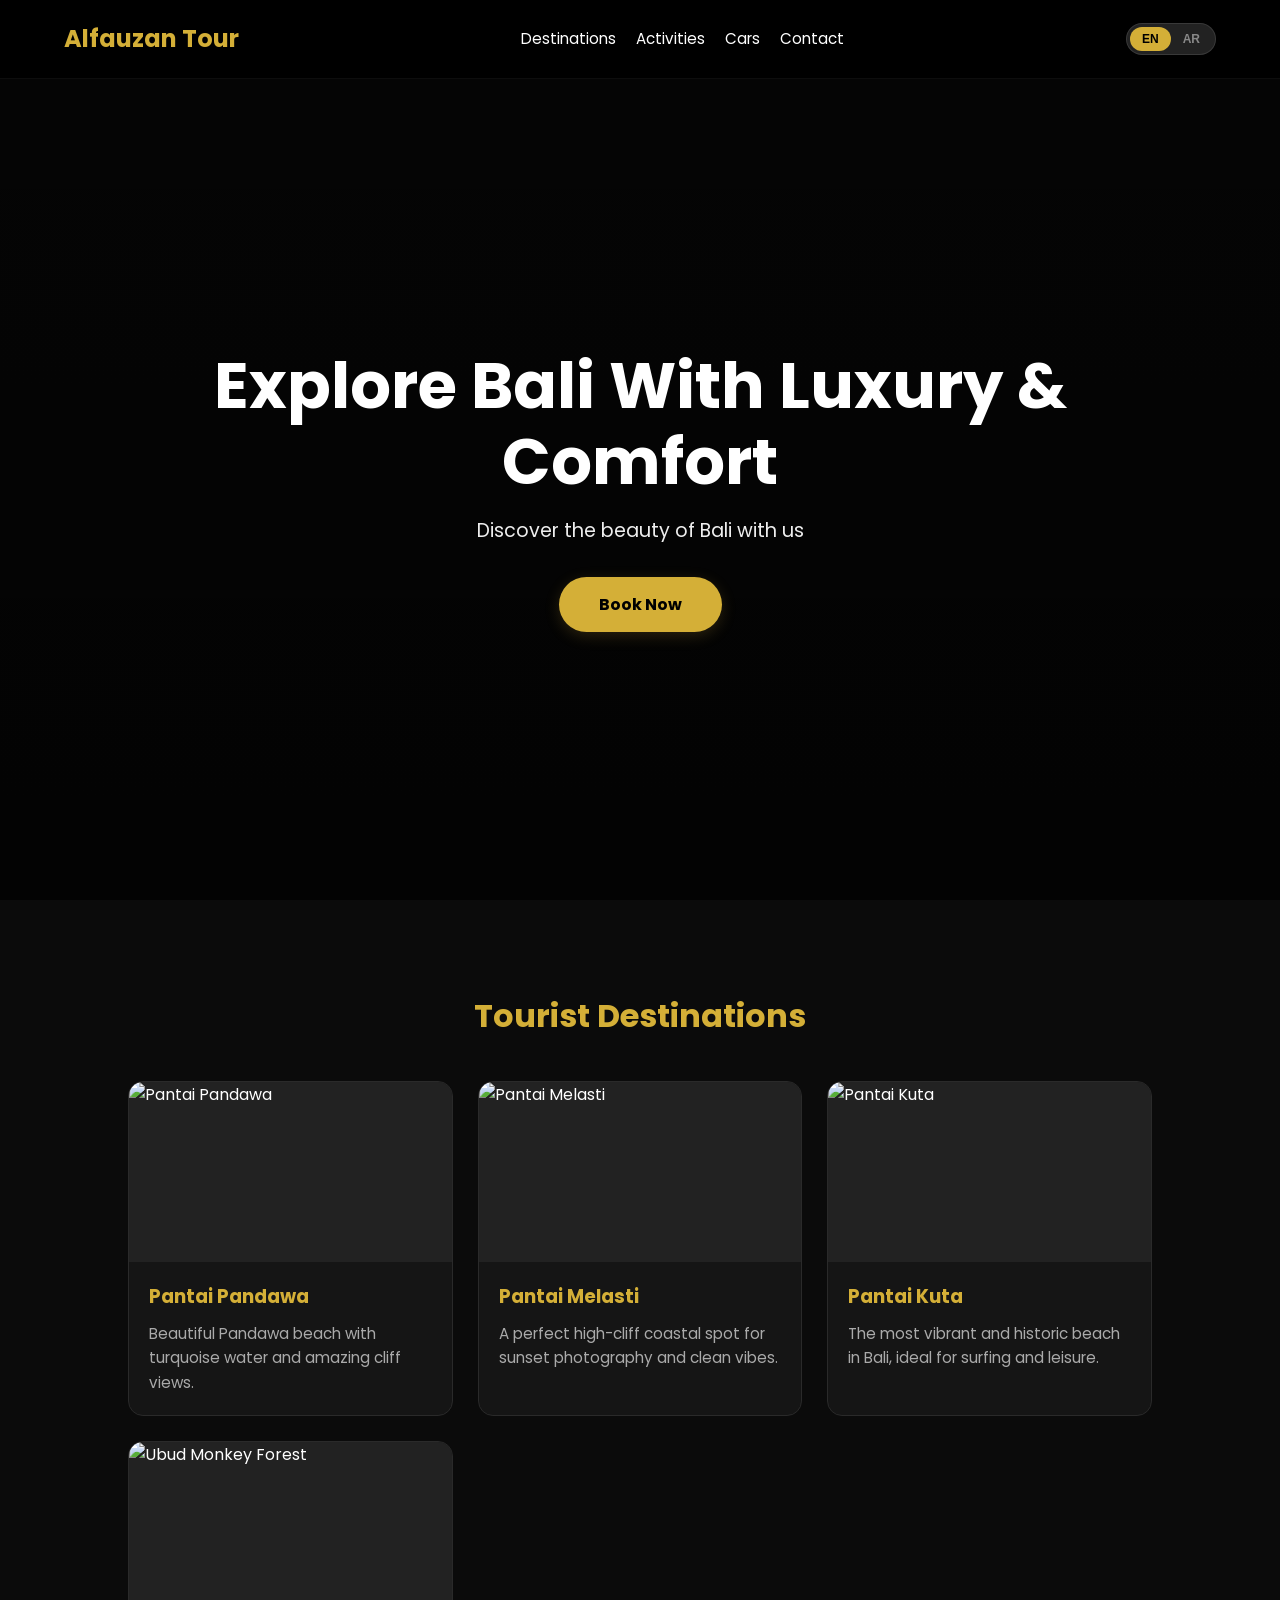
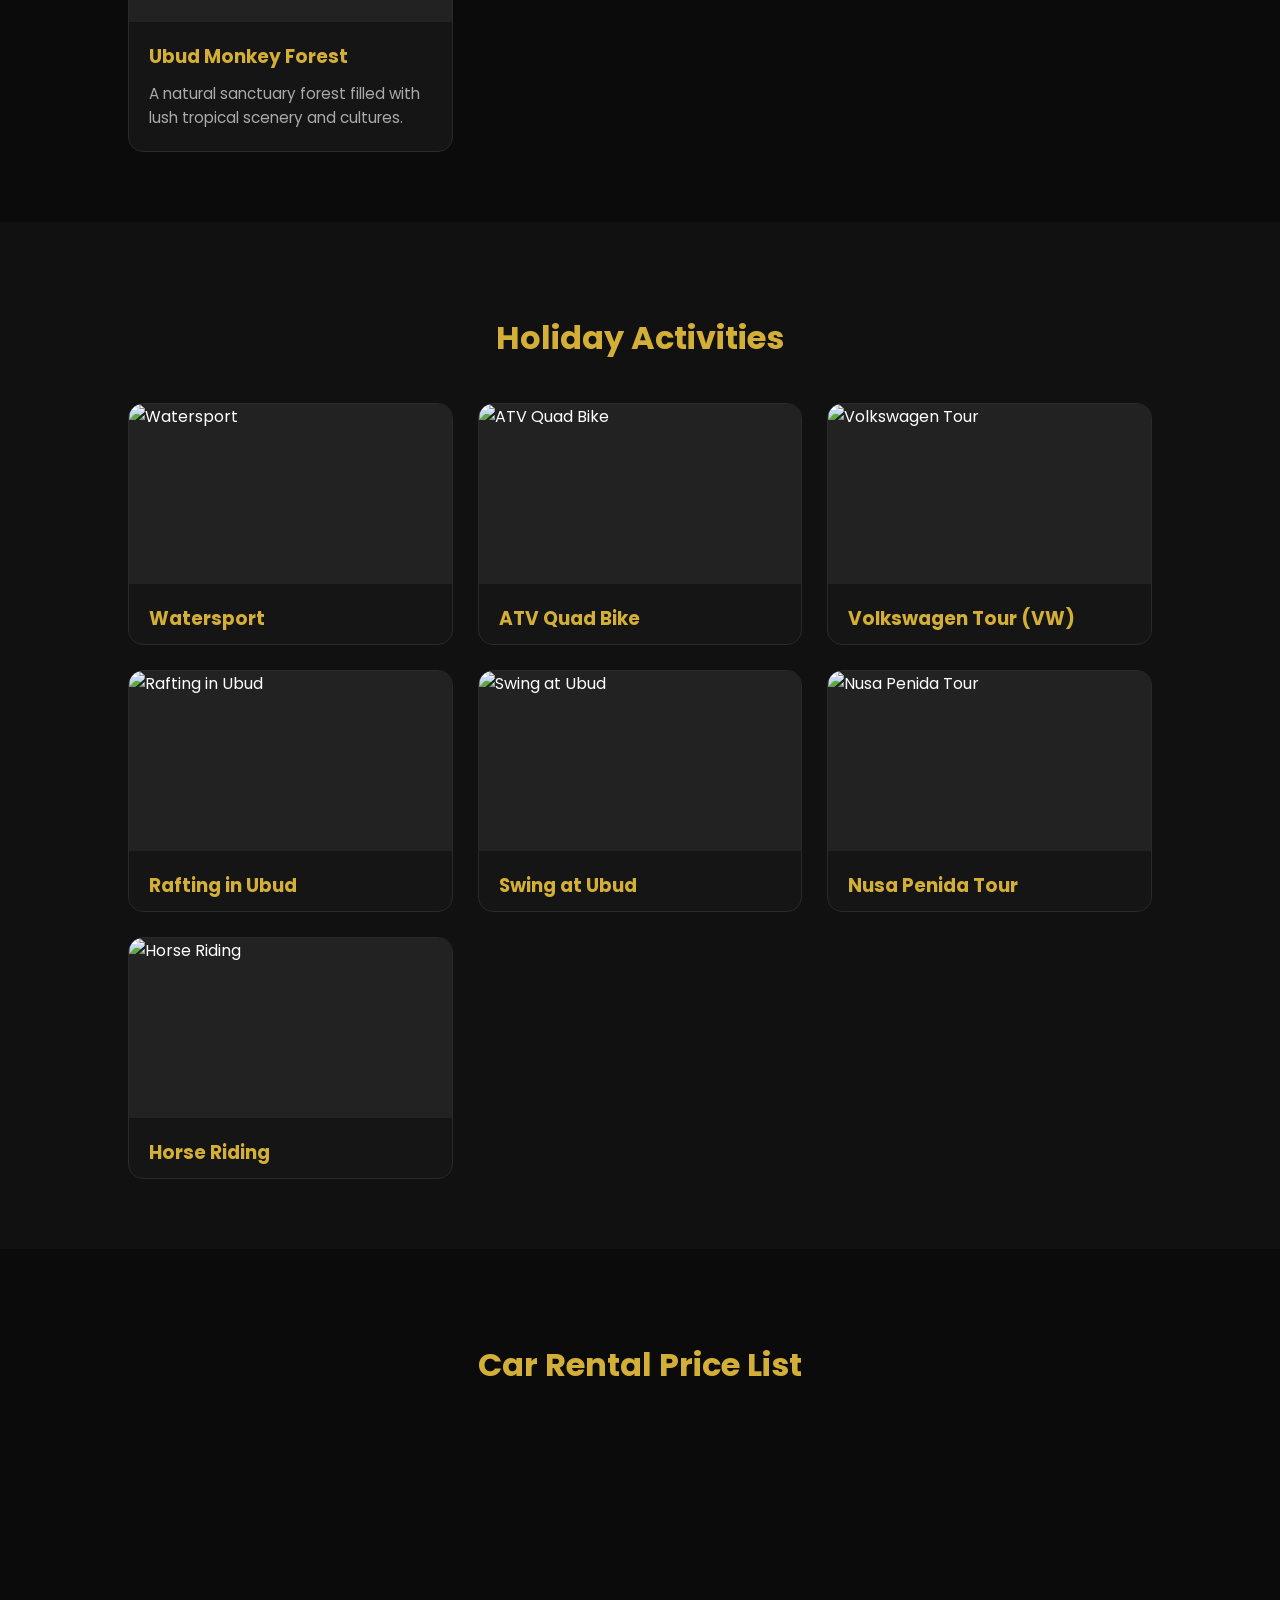
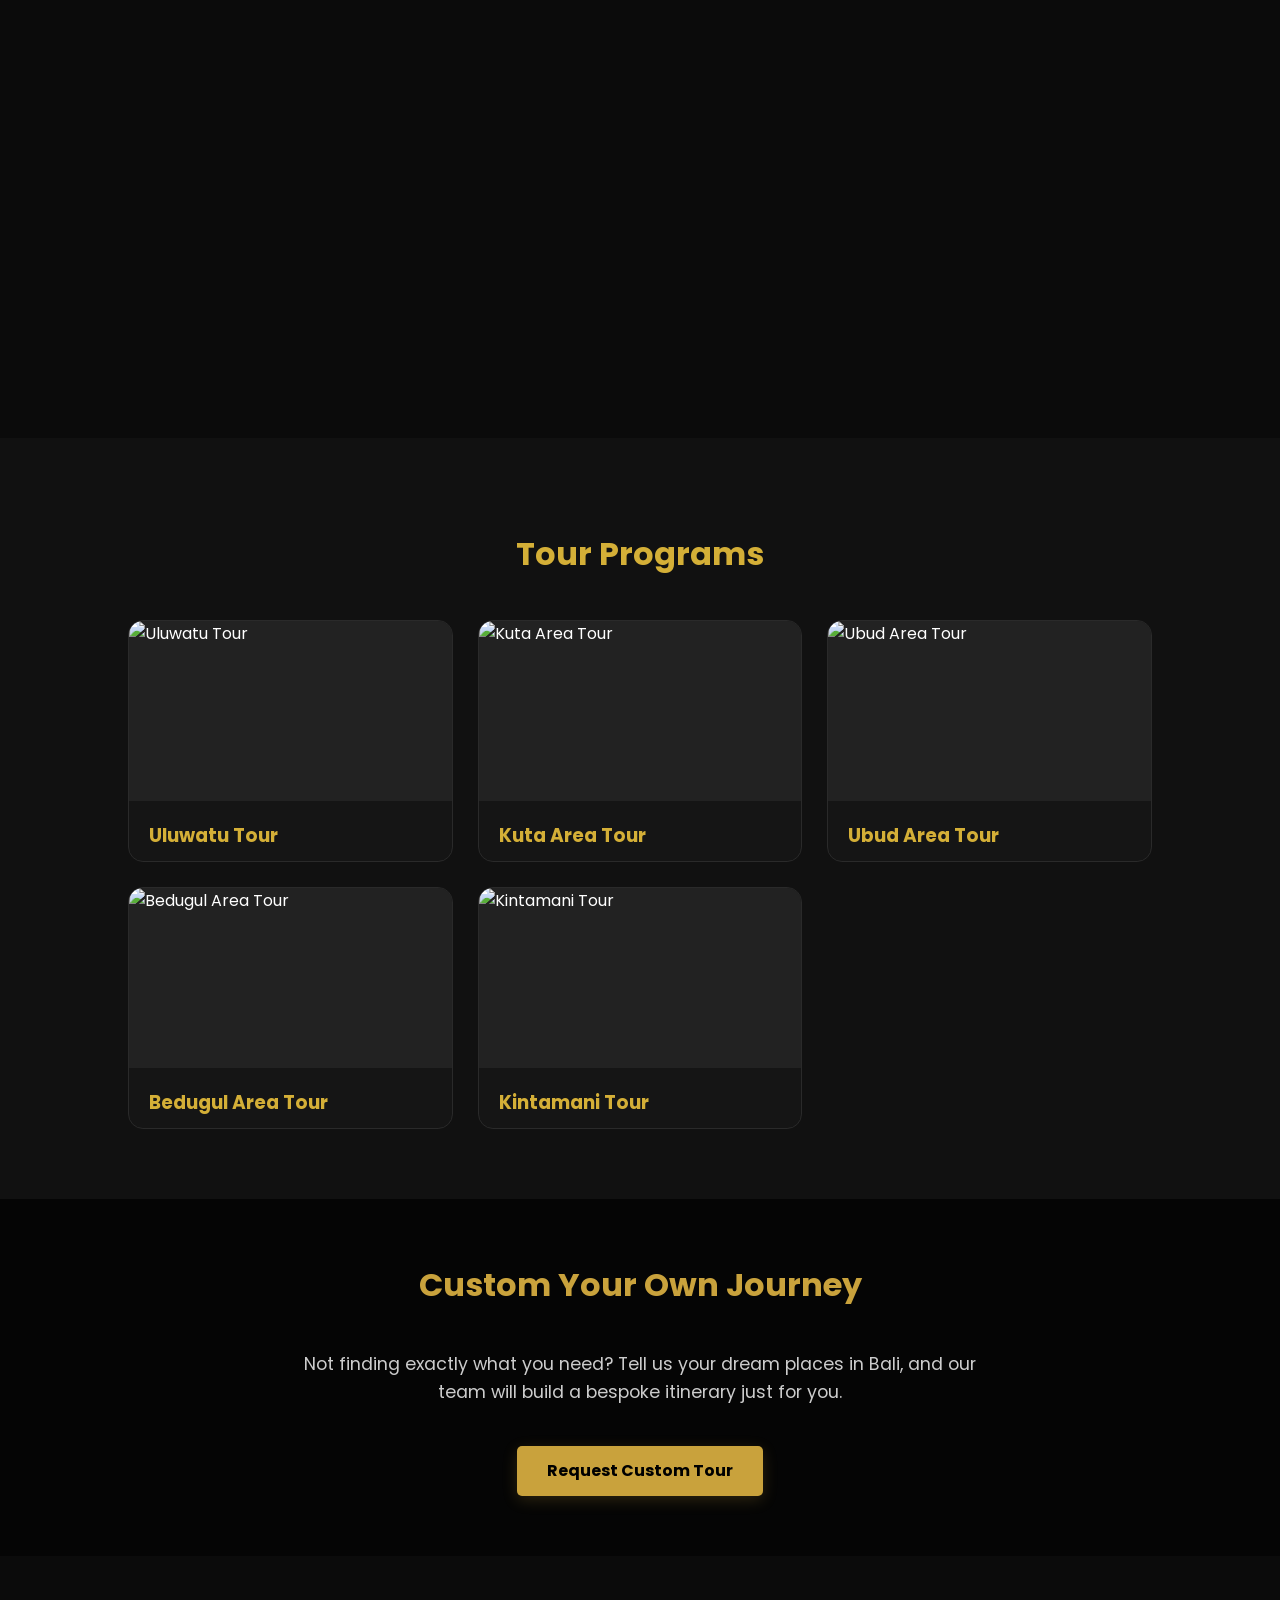
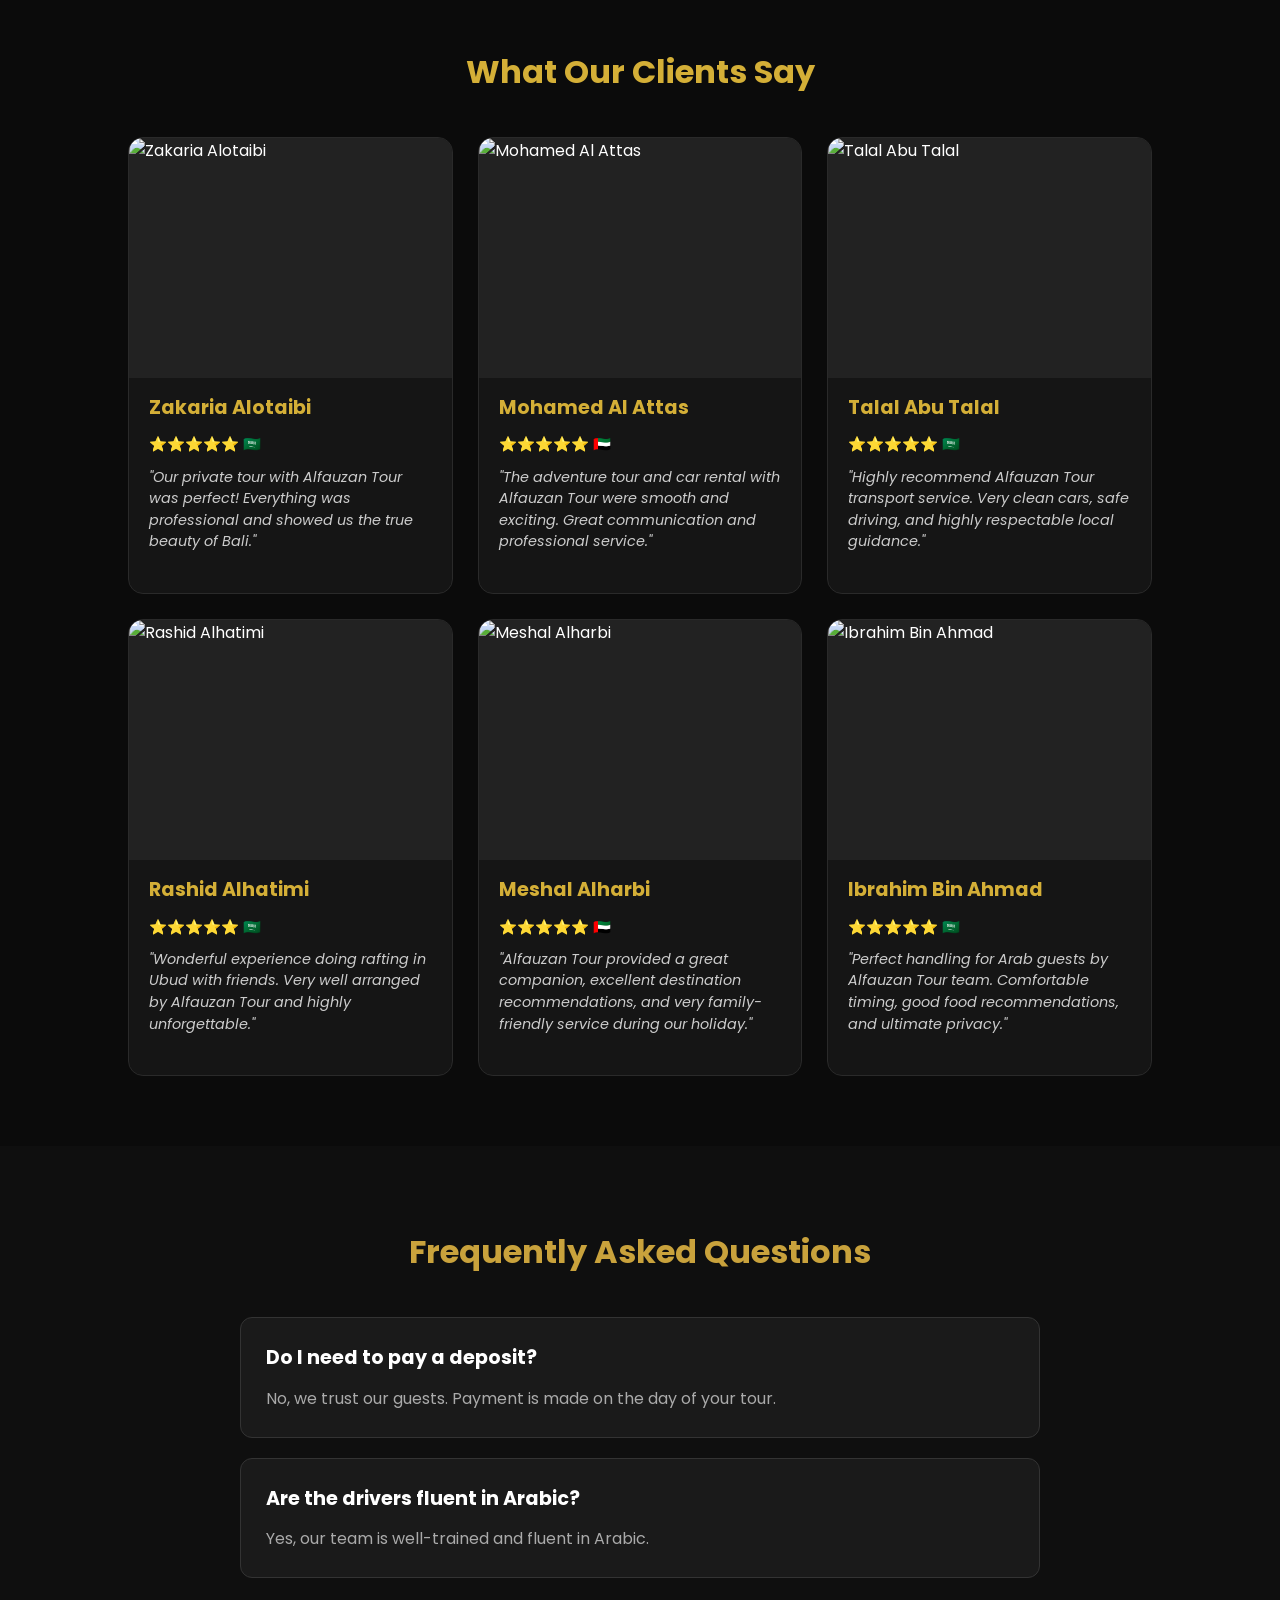
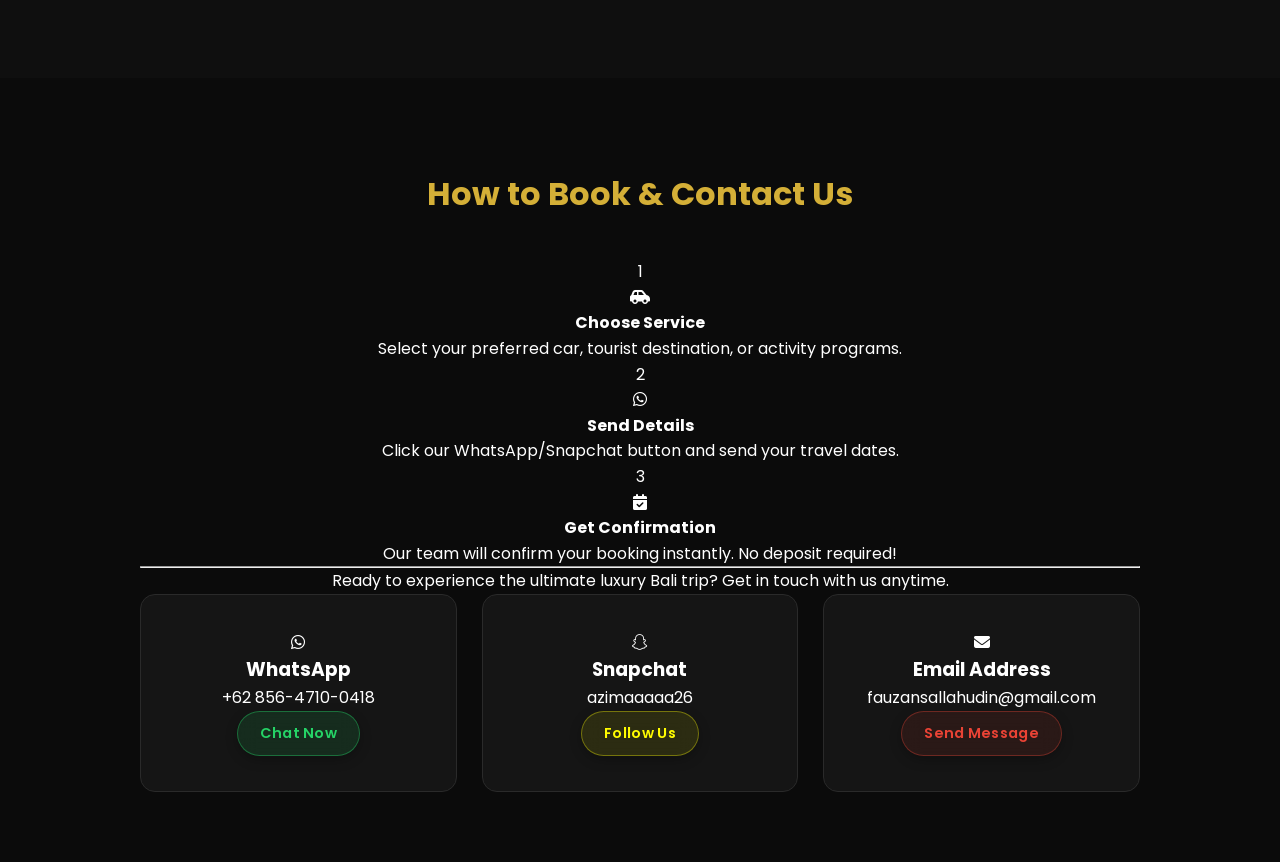
==== commit ae4531e8: "Merapikan gambar ke dalam folder images" ====
--- a/index.html
+++ b/index.html
@@ -523,4 +523,4 @@
 </script>
 </script>
 </body>
-</html>
+</html>
--- a/style.css
+++ b/style.css
@@ -1,3 +1,7 @@
+html {
+  scroll-behavior: smooth;
+}
+
 /* RESET & GLOBAL STYLES */
 *{
     margin:0;
@@ -17,471 +21,489 @@
 body.lang-en .ar-text{
     display:none !important;
 }
-
 body.lang-ar .en-text{
     display:none !important;
 }
-
 body.lang-ar{
     font-family:'Cairo', sans-serif;
 }
 
-/* HEADER FIX */
-header{
-    position:relative;
-    width:100%;
-    min-height:100vh;
-    overflow:hidden;
-}
-
-header::before{
-    content:"";
-    position:absolute;
-    inset:0;
-
-    background:
-    linear-gradient(rgba(0,0,0,0.55), rgba(0,0,0,0.75)),
-    url('https://images.unsplash.com/photo-1544644181-1484b3fdfc62?q=80&w=1920&auto=format&fit=crop');
-
-    background-size:cover;
-    background-position:center;
-    background-repeat:no-repeat;
-
-    z-index:-1;
-}
-
-/* NAV */
-nav{
-    display:flex;
-    justify-content:space-between;
-    align-items:center;
-
-    padding:25px 10%;
-
-    background:rgba(0,0,0,0.85);
-
-    position:fixed;
-    top:0;
-    width:100%;
-
-    z-index:1000;
-
-    border-bottom:1px solid rgba(255,255,255,0.05);
-}
-
-nav h1{
-    color:#d4af37;
-    font-size:1.5rem;
-}
-
-nav ul{
-    display:flex;
-    gap:20px;
-    list-style:none;
-}
-
-nav a{
-    color:white;
-    text-decoration:none;
-    transition:0.3s;
-    font-size:0.95rem;
-}
-
-nav a:hover{
-    color:#d4af37;
-}
-
-/* LANG SWITCH */
-.lang-switcher{
-    display:flex;
-    background:#222;
-    padding:3px;
-    border-radius:20px;
-    border:1px solid rgba(255,255,255,0.1);
-}
-
-.lang-switcher button{
-    background:transparent;
-    border:none;
-    color:#888;
-    padding:5px 12px;
-    cursor:pointer;
-    font-weight:bold;
-    font-size:0.75rem;
-    border-radius:15px;
-    transition:0.3s ease;
-}
-
-.lang-switcher button.active{
-    background:#d4af37;
-    color:black;
-}
-
-/* HERO FIX */
-.hero{
-    min-height:100vh;
-
-    display:flex;
-    flex-direction:column;
-    justify-content:center;
-    align-items:center;
-
-    text-align:center;
-
-    padding:120px 20px 40px;
-}
-
-.hero h2{
-    font-size:4rem;
-    font-weight:700;
-    line-height:1.2;
-    margin-bottom:15px;
-    max-width:900px;
-}
-
-.hero p{
-    font-size:1.2rem;
-    margin-bottom:30px;
-    color:#eee;
-}
-
-/* BUTTON FIX */
-.btn{
-    display:inline-block;
-    background:#d4af37;
-    color:black;
-    padding:15px 40px;
-    border-radius:40px;
-    text-decoration:none;
-    font-weight:700;
-    transition:0.3s;
-    font-size:1rem;
-}
-
-.btn:hover{
-    background:#f1c40f;
-    transform:translateY(-3px);
-}
-
-/* SECTION */
-section{
-    padding:90px 10% 70px 10%;
-}
-
-.bg-darker{
-    background:#111111;
-}
-
-section h2{
-    text-align:center;
-    margin-bottom:40px;
-    color:#d4af37;
-    font-size:2rem;
-}
-
-.cards{
-    display:grid;
-    grid-template-columns:repeat(auto-fit,minmax(280px,1fr));
-    gap:25px;
-}
-
-/* CARD */
-.card{
-    background:#151515;
-    padding:0 !important;
-    border-radius:15px;
-    transition:0.3s;
-    border:1px solid #2a2a2a;
-    overflow:hidden;
-}
-
-.card:hover{
-    transform:translateY(-5px);
-    border-color:#d4af37;
-}
-
-.card h3,
-.card p,
-.card h4,
-.card .car-details{
-    padding-left:20px;
-    padding-right:20px;
-}
-
-.card h3{
-    margin-top:20px;
-    margin-bottom:10px;
-    color:#d4af37;
-}
-
-.card p{
-    color:#aaa;
-    font-size:0.95rem;
-    margin-bottom:20px;
-}
-
-.card h4{
-    margin-top:20px;
-    margin-bottom:25px;
-    font-size:1.6rem;
-    color:#d4af37;
-}
-
-.card h4 small{
-    font-size:0.9rem;
-    color:white;
-    font-weight:300;
+/* =========================================
+   NAVBAR FIX (Pusat Perbaikan Posisi)
+========================================= */
+nav {
+    display: flex;
+    justify-content: space-between;
+    align-items: center;
+    padding: 20px 5%;
+    background: rgba(0,0,0,0.85);
+    position: fixed;
+    top: 0;
+    left: 0;
+    width: 100%;
+    z-index: 1000;
+    border-bottom: 1px solid rgba(255,255,255,0.05);
+}
+
+nav h1 {
+    color: #d4af37;
+    font-size: 1.5rem;
+    margin: 0;
+}
+
+nav ul.nav-links {
+    display: flex;
+    gap: 20px;
+    list-style: none;
+    margin: 0;
+    padding: 0;
+}
+
+/* Memperbaiki teks ungu yang bocor */
+nav a {
+    color: white !important; 
+    text-decoration: none !important;
+    transition: 0.3s;
+    font-size: 0.95rem;
+}
+
+nav a:hover {
+    color: #d4af37 !important;
+}
+
+/* Wadah penahan tombol agar tidak nabrak */
+.nav-controls {
+    display: flex;
+    align-items: center;
+    gap: 15px;
+}
+
+.lang-switcher {
+    display: flex;
+    background: #222;
+    padding: 3px;
+    border-radius: 20px;
+    border: 1px solid rgba(255,255,255,0.1);
+}
+
+.lang-switcher button {
+    background: transparent;
+    border: none;
+    color: #888;
+    padding: 5px 12px;
+    cursor: pointer;
+    font-weight: bold;
+    font-size: 0.75rem;
+    border-radius: 15px;
+    transition: 0.3s ease;
+}
+
+.lang-switcher button.active {
+    background: #d4af37;
+    color: black;
+}
+
+.menu-toggle {
+    display: none; /* Disembunyikan di laptop */
+    cursor: pointer;
+    font-size: 28px;
+    color: #d4af37;
+    user-select: none;
+}
+
+/* =========================================
+   HERO FIX (Perbaikan Foto Nge-zoom)
+========================================= */
+header.hero {
+    position: relative;
+    width: 100%;
+    min-height: 100vh;
+    display: flex;
+    flex-direction: column;
+    justify-content: center;
+    align-items: center;
+    text-align: center;
+    padding: 120px 20px 40px;
+    overflow: hidden;
+}
+
+header.hero::before {
+    content: "";
+    position: absolute;
+    inset: 0;
+    background: 
+        linear-gradient(rgba(0,0,0,0.55), rgba(0,0,0,0.75)),
+        url('https://images.unsplash.com/photo-1544644181-1484b3fdfc62?q=80&w=1920&auto=format&fit=crop');
+    background-size: cover;
+    background-position: center;
+    background-repeat: no-repeat;
+    z-index: -1;
+}
+
+.hero h2 {
+    font-size: 4rem;
+    font-weight: 700;
+    line-height: 1.2;
+    margin-bottom: 15px;
+    max-width: 900px;
+}
+
+.hero p {
+    font-size: 1.2rem;
+    margin-bottom: 30px;
+    color: #eee;
+}
+
+/* BUTTONS */
+.btn {
+    display: inline-block;
+    background: #d4af37;
+    color: black !important;
+    padding: 15px 40px;
+    border-radius: 40px;
+    text-decoration: none !important;
+    font-weight: 700;
+    transition: all 0.3s ease;
+    font-size: 1rem;
+    box-shadow: 0 4px 15px rgba(201, 162, 60, 0.2);
+}
+
+.btn:hover {
+    background-color: #e5b845;
+    transform: translateY(-3px);
+    box-shadow: 0 0 20px rgba(201, 162, 60, 0.6);
+}
+
+/* SECTIONS */
+section {
+    padding: 90px 10% 70px 10%;
+}
+
+.bg-darker {
+    background: #111111;
+}
+
+section h2 {
+    text-align: center;
+    margin-bottom: 40px;
+    color: #d4af37;
+    font-size: 2rem;
+}
+
+.cards {
+    display: grid;
+    grid-template-columns: repeat(auto-fit, minmax(280px, 1fr));
+    gap: 25px;
+}
+
+/* CARD DETAILS */
+.card {
+    background: #151515;
+    padding: 0 !important;
+    border-radius: 15px;
+    transition: 0.3s;
+    border: 1px solid #2a2a2a;
+    overflow: hidden;
+    animation: fadeIn 0.8s ease-out forwards;
+}
+
+.card:nth-child(1) { animation-delay: 0.1s; }
+.card:nth-child(2) { animation-delay: 0.2s; }
+.card:nth-child(3) { animation-delay: 0.3s; }
+.card:nth-child(4) { animation-delay: 0.4s; }
+
+.card:hover {
+    transform: translateY(-5px);
+    border-color: #d4af37;
+}
+
+.card h3, .card p, .card h4, .card .car-details {
+    padding-left: 20px;
+    padding-right: 20px;
+}
+
+.card h3 {
+    margin-top: 20px;
+    margin-bottom: 10px;
+    color: #d4af37;
+}
+
+.card p {
+    color: #aaa;
+    font-size: 0.95rem;
+    margin-bottom: 20px;
+}
+
+.card h4 {
+    margin-top: 20px;
+    margin-bottom: 25px;
+    font-size: 1.6rem;
+    color: #d4af37;
+}
+
+.card h4 small {
+    font-size: 0.9rem;
+    color: white;
+    font-weight: 300;
 }
 
 /* IMAGE CARD */
-.card-img-container{
-    width:100%;
-    height:180px;
-    overflow:hidden;
-    background:#222;
-}
-
-.card-img{
-    width:100%;
-    height:100%;
-    object-fit:cover;
-    object-position:center;
-    transition:transform 0.5s ease;
-}
-
-.card:hover .card-img{
-    transform:scale(1.08);
-}
-
-/* CAR */
-.car-grid{
-    grid-template-columns:repeat(auto-fit,minmax(320px,1fr));
-    gap:30px;
-}
-
-.car-card{
-    display:flex;
-    flex-direction:column;
-}
-
-.featured-car{
-    border:1px solid #d4af37;
-    background:#1a1a1a;
-}
-
-.car-img-frame{
-    height:240px;
-}
-
-.car-photo{
-    object-fit:contain;
-    background:#000;
-    padding:10px;
-}
-
-.car-details{
-    flex-grow:1;
-    margin-bottom:10px;
-}
-
-.car-details p{
-    font-size:0.85rem;
-    margin-bottom:8px;
-    display:flex;
-    align-items:center;
-    gap:8px;
-}
-
-.car-details p i{
-    color:#d4af37;
-    font-size:0.9rem;
+.card-img-container {
+    width: 100%;
+    height: 180px;
+    overflow: hidden;
+    background: #222;
+}
+
+.card-img {
+    width: 100%;
+    height: 100%;
+    object-fit: cover;
+    object-position: center;
+    transition: transform 0.5s ease;
+}
+
+.card:hover .card-img {
+    transform: scale(1.08);
+}
+
+/* CARS */
+.car-grid {
+    grid-template-columns: repeat(auto-fit, minmax(320px, 1fr));
+    gap: 30px;
+}
+
+.car-card {
+    display: flex;
+    flex-direction: column;
+}
+
+.featured-car {
+    border: 1px solid #d4af37;
+    background: #1a1a1a;
+}
+
+.car-img-frame {
+    height: 240px;
+}
+
+.car-photo {
+    object-fit: contain;
+    background: #000;
+    padding: 10px;
+}
+
+.car-details {
+    flex-grow: 1;
+    margin-bottom: 10px;
+}
+
+.car-details p {
+    font-size: 0.85rem;
+    margin-bottom: 8px;
+    display: flex;
+    align-items: center;
+    gap: 8px;
+}
+
+.car-details p i {
+    color: #d4af37;
+    font-size: 0.9rem;
 }
 
 /* TESTIMONIAL */
-.testimonial-card{
-    display:flex;
-    flex-direction:column;
-    background:#151515;
-    border-radius:15px;
-    border:1px solid #2a2a2a;
-    overflow:hidden;
-    padding:0 0 20px 0 !important;
-}
-
-.testi-img-frame{
-    width:100%;
-    height:240px;
-    overflow:hidden;
-    background:#222;
-}
-
-.testi-img-frame img{
-    width:100%;
-    height:100%;
-    object-fit:cover;
-    object-position:center 20%;
-}
-
-.testimonial-card h3{
-    margin-top:15px;
-    padding:0 20px;
-    color:#d4af37;
-    font-size:1.2rem;
-}
-
-.testimonial-card .rating{
-    padding:0 20px;
-    margin-bottom:10px;
-    font-size:0.9rem;
-}
-
-.testimonial-card p{
-    padding:0 20px;
-    font-size:0.9rem;
-    color:#ccc;
-    font-style:italic;
-    line-height:1.5;
+.testimonial-card {
+    display: flex;
+    flex-direction: column;
+    background: #151515;
+    border-radius: 15px;
+    border: 1px solid #2a2a2a;
+    overflow: hidden;
+    padding: 0 0 20px 0 !important;
+}
+
+.testi-img-frame {
+    width: 100%;
+    height: 240px;
+    overflow: hidden;
+    background: #222;
+}
+
+.testi-img-frame img {
+    width: 100%;
+    height: 100%;
+    object-fit: cover;
+    object-position: center 20%;
+}
+
+.testimonial-card h3 {
+    margin-top: 15px;
+    padding: 0 20px;
+    color: #d4af37;
+    font-size: 1.2rem;
+}
+
+.testimonial-card .rating {
+    padding: 0 20px;
+    margin-bottom: 10px;
+    font-size: 0.9rem;
+}
+
+.testimonial-card p {
+    padding: 0 20px;
+    font-size: 0.9rem;
+    color: #ccc;
+    font-style: italic;
+    line-height: 1.5;
 }
 
 /* CONTACT */
-.contact-container{
-    max-width:1000px;
-    margin:0 auto;
-    text-align:center;
-}
-
-.contact-grid{
-    display:grid;
-    grid-template-columns:repeat(auto-fit,minmax(280px,1fr));
-    gap:25px;
-}
-
-.contact-item{
-    background:#151515;
-    border:1px solid #2a2a2a;
-    border-radius:15px;
-    padding:35px 25px;
-    text-decoration:none;
-    color:white;
-    display:flex;
-    flex-direction:column;
-    align-items:center;
-    transition:all 0.3s ease;
-}
-
-.contact-item:hover{
-    transform:translateY(-5px);
-    border-color:#d4af37;
-}
-
-/* MOBILE FIX */
-@media(max-width:768px){
-
-    nav{
-        flex-direction:column;
-        gap:15px;
-        padding:15px;
+.contact-container {
+    max-width: 1000px;
+    margin: 0 auto;
+    text-align: center;
+}
+
+.contact-grid {
+    display: grid;
+    grid-template-columns: repeat(auto-fit, minmax(280px, 1fr));
+    gap: 25px;
+}
+
+.contact-item {
+    background: #151515;
+    border: 1px solid #2a2a2a;
+    border-radius: 15px;
+    padding: 35px 25px;
+    text-decoration: none;
+    color: white;
+    display: flex;
+    flex-direction: column;
+    align-items: center;
+    transition: all 0.3s ease;
+}
+
+.contact-item:hover {
+    transform: translateY(-5px);
+    border-color: #d4af37;
+}
+
+.contact-btn-label {
+    display: inline-flex;
+    align-items: center;
+    justify-content: center;
+    padding: 10px 22px;
+    border-radius: 999px;
+    font-size: 0.9rem;
+    font-weight: 600;
+    transition: all 0.3s ease;
+    margin-top: auto;
+    backdrop-filter: blur(10px);
+    box-shadow: 0 4px 12px rgba(0,0,0,0.25);
+    letter-spacing: 0.3px;
+}
+
+.wa-item .contact-btn-label { background: rgba(37,211,102,0.12); color: #25d366; border: 1px solid rgba(37,211,102,0.4); }
+.snap-item .contact-btn-label { background: rgba(255,252,0,0.10); color: #fffc00; border: 1px solid rgba(255,252,0,0.35); }
+.email-item .contact-btn-label { background: rgba(234,67,53,0.10); color: #ea4335; border: 1px solid rgba(234,67,53,0.35); }
+
+.contact-item:hover .contact-btn-label { transform: translateY(-2px) scale(1.05); box-shadow: 0 8px 18px rgba(0,0,0,0.35); }
+.wa-item:hover .contact-btn-label { background: #25d366; color: white; }
+.snap-item:hover .contact-btn-label { background: #fffc00; color: black; }
+.email-item:hover .contact-btn-label { background: #ea4335; color: white; }
+
+/* ANIMATION */
+@keyframes fadeIn {
+  from { opacity: 0; transform: translateY(20px); }
+  to { opacity: 1; transform: translateY(0); }
+}
+
+/* WHATSAPP FLOAT */
+.whatsapp-float {
+    position: fixed;
+    bottom: 30px;
+    right: 30px;
+    background-color: #25d366;
+    color: white;
+    padding: 15px 25px;
+    border-radius: 50px;
+    text-decoration: none;
+    font-weight: 600;
+    display: flex;
+    align-items: center;
+    gap: 10px;
+    box-shadow: 0 10px 20px rgba(37, 211, 102, 0.3);
+    z-index: 9999;
+    transition: all 0.3s ease;
+    animation: pulse-animation 2s infinite;
+}
+
+.whatsapp-float:hover {
+    transform: scale(1.05);
+    background-color: #128c7e;
+    box-shadow: 0 15px 25px rgba(37, 211, 102, 0.5);
+}
+
+@keyframes pulse-animation {
+    0% { box-shadow: 0 0 0 0 rgba(37, 211, 102, 0.7); }
+    70% { box-shadow: 0 0 0 15px rgba(37, 211, 102, 0); }
+    100% { box-shadow: 0 0 0 0 rgba(37, 211, 102, 0); }
+}
+
+/* FAQ */
+.faq-section { padding: 80px 20px; background-color: #0f0f0f; }
+.faq-section h2 { color: #c9a23c; text-align: center; margin-bottom: 40px; }
+.faq-item { background: #1a1a1a; padding: 25px; border-radius: 12px; margin-bottom: 20px; max-width: 800px; margin-left: auto; margin-right: auto; border: 1px solid #333; transition: transform 0.3s ease; }
+.faq-item:hover { transform: translateY(-5px); }
+.faq-item h4 { margin-bottom: 12px; color: #ffffff; font-size: 1.2rem; }
+.faq-item p { color: #aaaaaa; line-height: 1.6; margin: 0; }
+
+
+/* =========================================
+   MOBILE RESPONSIVE (Tampilan HP)
+========================================= */
+@media (max-width: 768px) {
+    .menu-toggle {
+        display: block; /* Munculkan garis tiga di HP */
     }
 
-    nav ul{
-        display:none !important;
+    nav ul.nav-links {
+        display: none; /* Sembunyikan menu menyamping */
+        flex-direction: column;
+        position: absolute;
+        top: 100%;
+        left: 0;
+        width: 100%;
+        background: rgba(0,0,0,0.98);
+        text-align: center;
+        padding: 20px 0;
+        border-bottom: 1px solid #333;
     }
 
-    .hero{
-        min-height:85vh;
-        padding-top:160px;
+    nav ul.nav-links.active {
+        display: flex; /* Akan muncul ke bawah kalau burger diklik (butuh JS) */
     }
 
-    .hero h2{
-        font-size:2.2rem;
-        line-height:1.3;
+    nav ul.nav-links li {
+        margin: 15px 0;
     }
 
-    .hero p{
-        font-size:1rem;
-    }
-
-    .btn{
-        width:auto;
-        padding:14px 30px;
-    }
-
-    section{
-        padding:50px 5%;
-    }
-
-    .testi-img-frame{
-        height:220px;
-    }
-}
-/* PREMIUM BUBBLE BUTTON CONTACT */
-
-.contact-btn-label{
-    display:inline-flex;
-    align-items:center;
-    justify-content:center;
-
-    padding:10px 22px;
-
-    border-radius:999px;
-
-    font-size:0.9rem;
-    font-weight:600;
-
-    transition:all 0.3s ease;
-
-    margin-top:auto;
-
-    backdrop-filter:blur(10px);
-
-    box-shadow:
-    0 4px 12px rgba(0,0,0,0.25);
-
-    letter-spacing:0.3px;
-}
-
-/* WHATSAPP */
-.wa-item .contact-btn-label{
-    background:rgba(37,211,102,0.12);
-    color:#25d366;
-    border:1px solid rgba(37,211,102,0.4);
-}
-
-/* SNAPCHAT */
-.snap-item .contact-btn-label{
-    background:rgba(255,252,0,0.10);
-    color:#fffc00;
-    border:1px solid rgba(255,252,0,0.35);
-}
-
-/* EMAIL */
-.email-item .contact-btn-label{
-    background:rgba(234,67,53,0.10);
-    color:#ea4335;
-    border:1px solid rgba(234,67,53,0.35);
-}
-
-/* HOVER EFFECT */
-.contact-item:hover .contact-btn-label{
-    transform:translateY(-2px) scale(1.05);
-    box-shadow:
-    0 8px 18px rgba(0,0,0,0.35);
-}
-
-/* WHATSAPP HOVER */
-.wa-item:hover .contact-btn-label{
-    background:#25d366;
-    color:white;
-}
-
-/* SNAPCHAT HOVER */
-.snap-item:hover .contact-btn-label{
-    background:#fffc00;
-    color:black;
-}
-
-/* EMAIL HOVER */
-.email-item:hover .contact-btn-label{
-    background:#ea4335;
-    color:white;
-}
+    /* Penyesuaian teks & ukuran agar tidak kebesaran di layar kecil */
+    .hero { min-height: 85vh; padding-top: 160px; }
+    .hero h2 { font-size: 2.5rem; }
+    .btn { padding: 12px 30px; font-size: 0.9rem; }
+    
+    section { padding: 50px 5%; }
+    
+    .whatsapp-float span { display: none; }
+    .whatsapp-float { padding: 15px; border-radius: 50%; }
+}
+/* Tampilkan/Sembunyikan berdasarkan class di body */
+body:not(.lang-ar) .ar-text { display: none !important; }
+body.lang-ar .en-text { display: none !important; }
+body.lang-ar .ar-text { display: inline !important; }
+
+/* Saat mode Arab aktif, sembunyikan teks EN di dalam tombol WA */
+body.lang-ar .whatsapp-float .en-text {
+    display: none !important;
+}
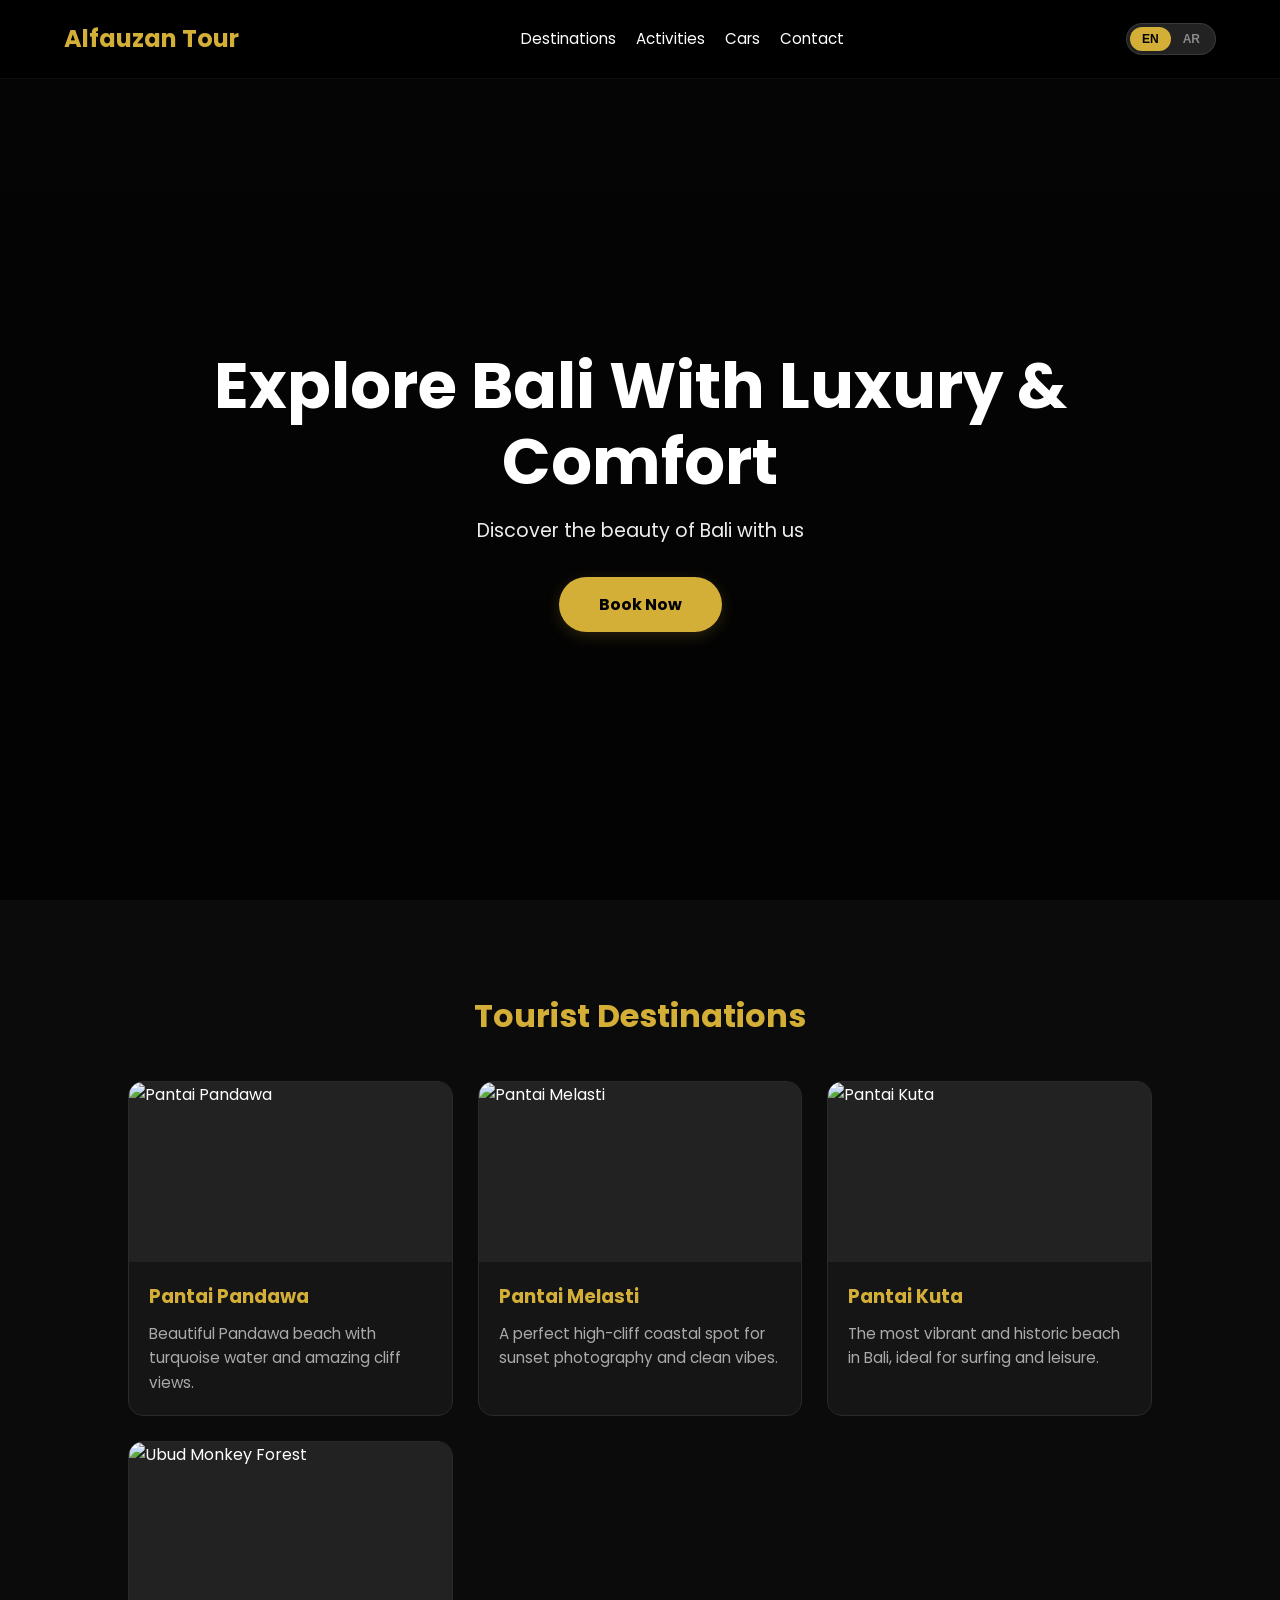
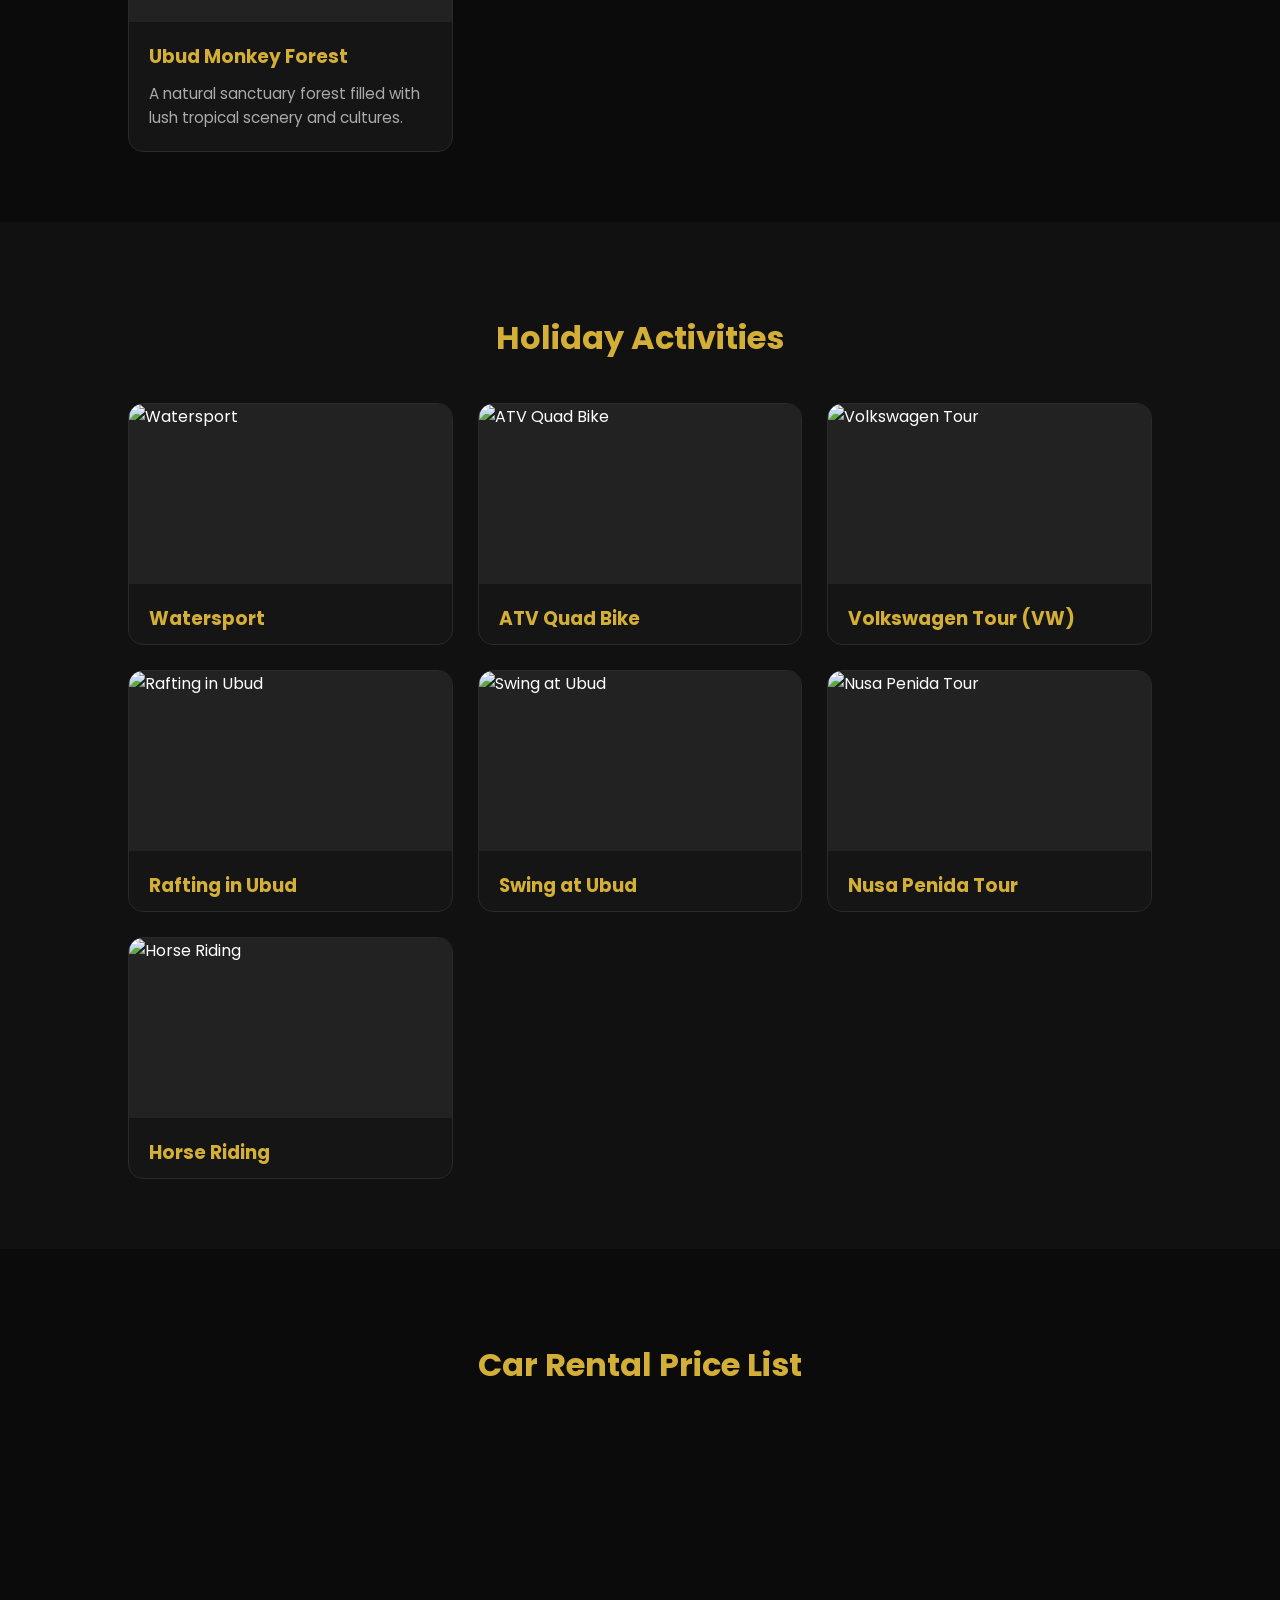
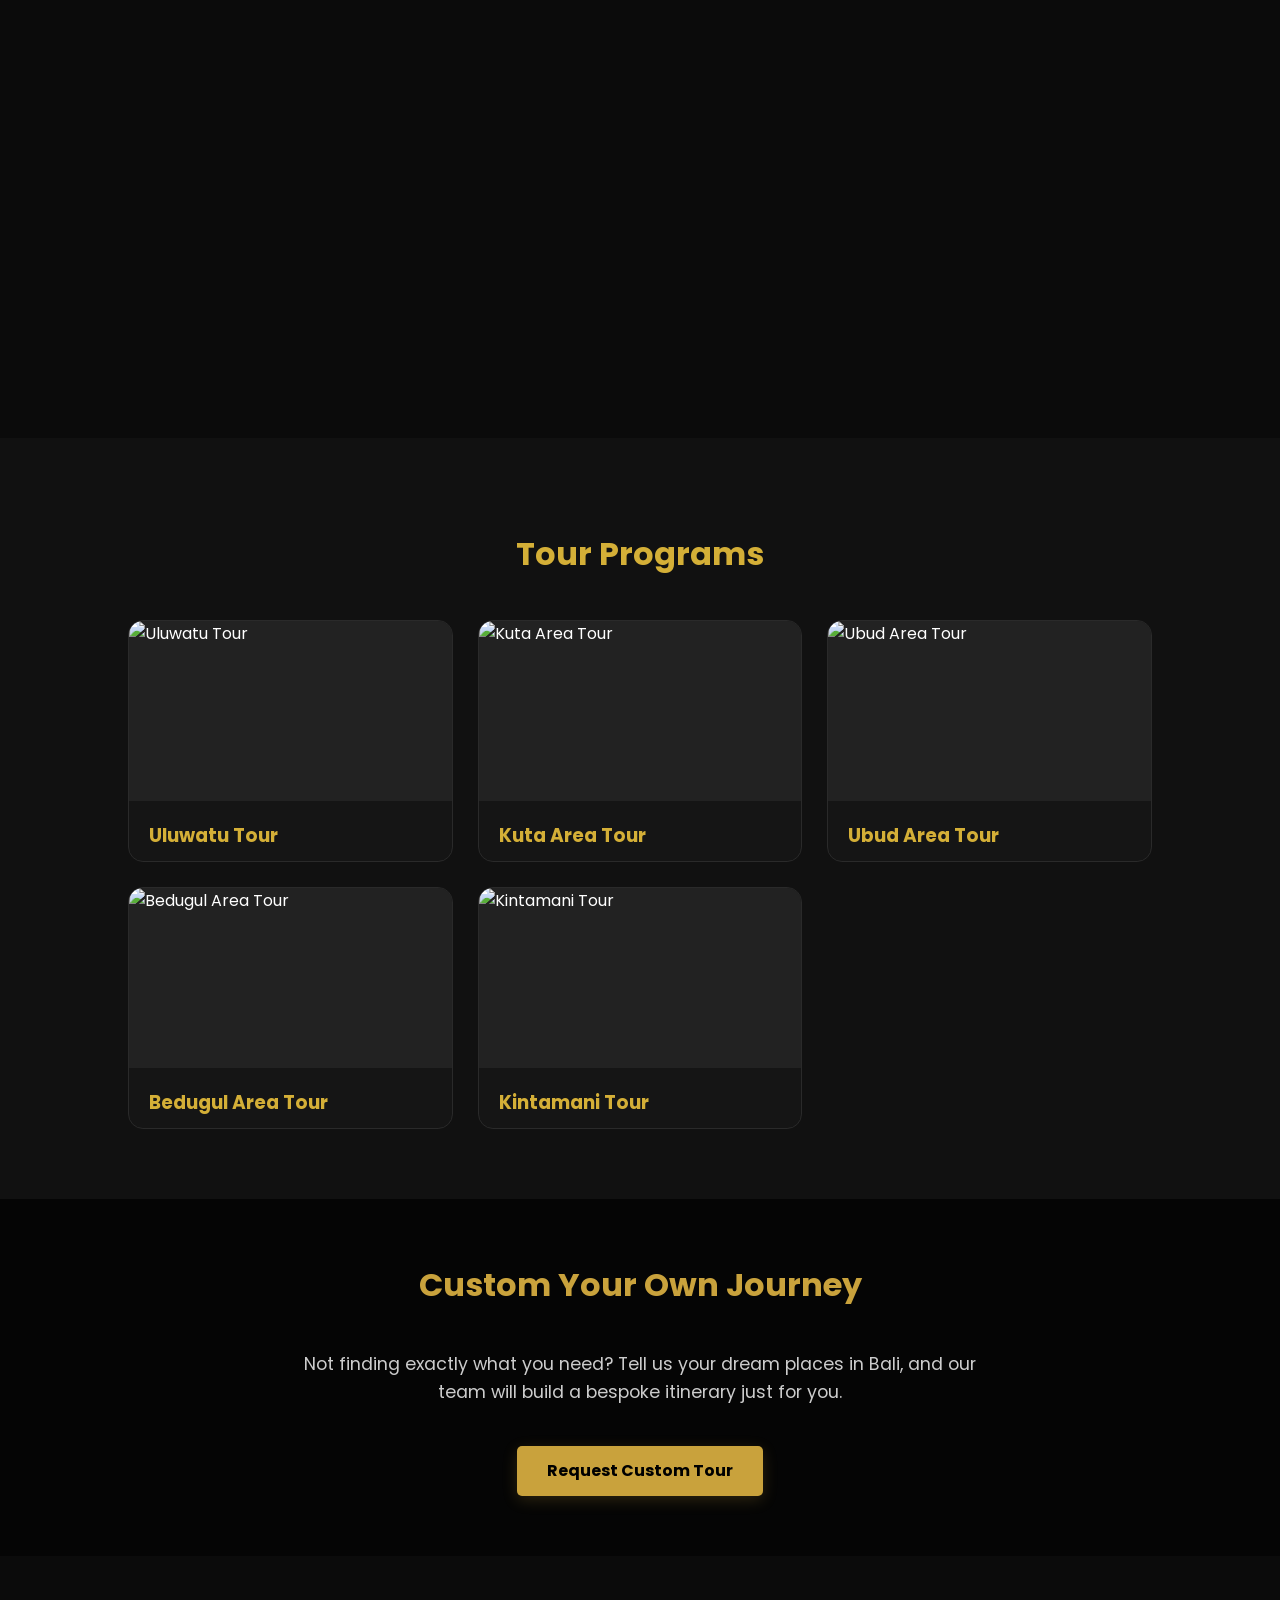
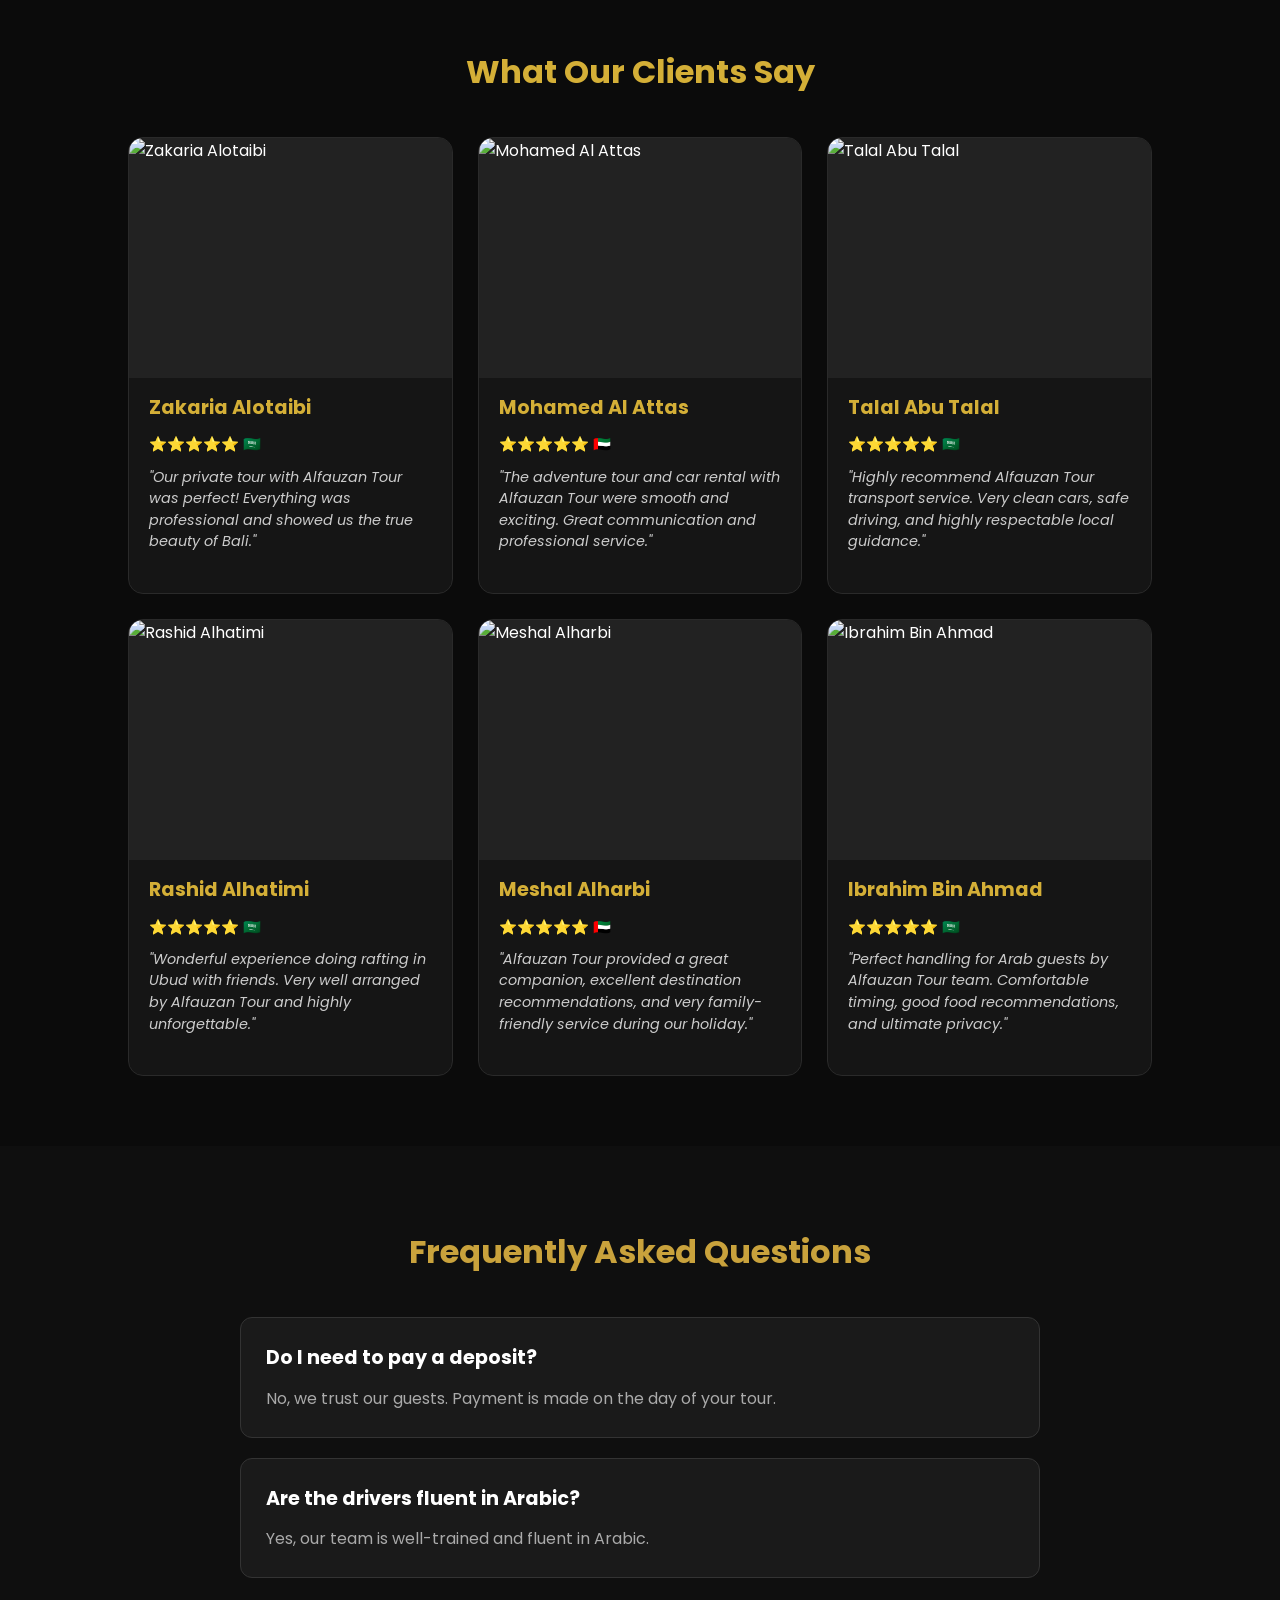
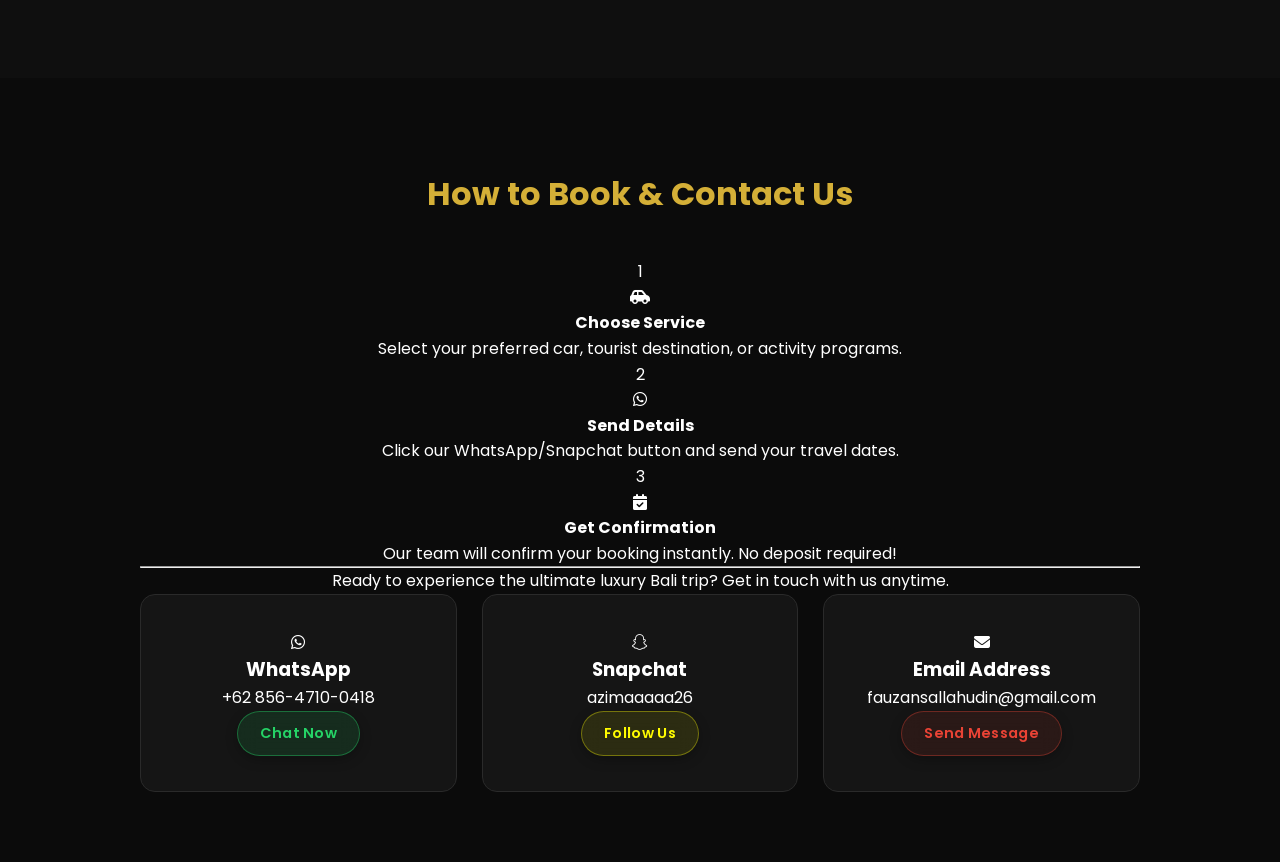
==== commit 3530d046: "Mengganti nama folder ke img untuk reset git pointer" ====
--- a/index.html
+++ b/index.html
@@ -54,7 +54,7 @@
     <div class="cards">
         <div class="card">
             <div class="card-img-container">
-                <img src="images/destinasi1.jpg" alt="Pantai Pandawa" class="card-img" loading="lazy">
+                <img src="img/destinasi1.jpg" alt="Pantai Pandawa" class="card-img" loading="lazy">
             </div>
             <h3>Pantai Pandawa</h3>
             <p class="en-text">Beautiful Pandawa beach with turquoise water and amazing cliff views.</p>
@@ -63,7 +63,7 @@
 
         <div class="card">
             <div class="card-img-container">
-                <img src="images/destinasi2.jpg" alt="Pantai Melasti" class="card-img" loading="lazy">
+                <img src="img/destinasi2.jpg" alt="Pantai Melasti" class="card-img" loading="lazy">
             </div>
             <h3>Pantai Melasti</h3>
             <p class="en-text">A perfect high-cliff coastal spot for sunset photography and clean vibes.</p>
@@ -72,7 +72,7 @@
 
         <div class="card">
             <div class="card-img-container">
-                <img src="images/destinasi3.jpg" alt="Pantai Kuta" class="card-img" loading="lazy">
+                <img src="img/destinasi3.jpg" alt="Pantai Kuta" class="card-img" loading="lazy">
             </div>
             <h3>Pantai Kuta</h3>
             <p class="en-text">The most vibrant and historic beach in Bali, ideal for surfing and leisure.</p>
@@ -81,7 +81,7 @@
 
         <div class="card">
             <div class="card-img-container">
-                <img src="images/destinasi4.jpg" alt="Ubud Monkey Forest" class="card-img" loading="lazy">
+                <img src="img/destinasi4.jpg" alt="Ubud Monkey Forest" class="card-img" loading="lazy">
             </div>
             <h3>Ubud Monkey Forest</h3>
             <p class="en-text">A natural sanctuary forest filled with lush tropical scenery and cultures.</p>
@@ -97,7 +97,7 @@
     <div class="cards">
         <div class="card">
             <div class="card-img-container">
-                <img src="images/aktivitas1.jpg" alt="Watersport" class="card-img" loading="lazy">
+                <img src="img/aktivitas1.jpg" alt="Watersport" class="card-img" loading="lazy">
             </div>
             <h3 class="en-text">Watersport</h3>
             <h3 class="ar-text">الألعاب المائية</h3>
@@ -105,7 +105,7 @@
 
         <div class="card">
             <div class="card-img-container">
-                <img src="images/aktivitas2.jpg" alt="ATV Quad Bike" class="card-img" loading="lazy">
+                <img src="img/aktivitas2.jpg" alt="ATV Quad Bike" class="card-img" loading="lazy">
             </div>
             <h3 class="en-text">ATV Quad Bike</h3>
             <h3 class="ar-text">مغامرات دبابات الدفع الرباعي</h3>
@@ -113,7 +113,7 @@
 
         <div class="card">
             <div class="card-img-container">
-                <img src="images/aktivitas3.jpg" alt="Volkswagen Tour" class="card-img" loading="lazy">
+                <img src="img/aktivitas3.jpg" alt="Volkswagen Tour" class="card-img" loading="lazy">
             </div>
             <h3 class="en-text">Volkswagen Tour (VW)</h3>
             <h3 class="ar-text">جولة سيارة فولكس فاجن الكلاسيكية</h3>
@@ -121,7 +121,7 @@
 
         <div class="card">
             <div class="card-img-container">
-                <img src="images/aktivitas4.jpg" alt="Rafting in Ubud" class="card-img" loading="lazy">
+                <img src="img/aktivitas4.jpg" alt="Rafting in Ubud" class="card-img" loading="lazy">
             </div>
             <h3 class="en-text">Rafting in Ubud</h3>
             <h3 class="ar-text">التجديف النهري في أوبود</h3>
@@ -129,7 +129,7 @@
 
         <div class="card">
             <div class="card-img-container">
-                <img src="images/aktivitas5.jpg" alt="Swing at Ubud" class="card-img" loading="lazy">
+                <img src="img/aktivitas5.jpg" alt="Swing at Ubud" class="card-img" loading="lazy">
             </div>
             <h3 class="en-text">Swing at Ubud</h3>
             <h3 class="ar-text">أرجوحة بالي الشهيرة</h3>
@@ -137,7 +137,7 @@
 
         <div class="card">
             <div class="card-img-container">
-                <img src="images/aktivitas6.jpg" alt="Nusa Penida Tour" class="card-img" loading="lazy">
+                <img src="img/aktivitas6.jpg" alt="Nusa Penida Tour" class="card-img" loading="lazy">
             </div>
             <h3 class="en-text">Nusa Penida Tour</h3>
             <h3 class="ar-text">رحلة كاملة إلى نوسا بينيدا</h3>
@@ -145,7 +145,7 @@
 
         <div class="card">
             <div class="card-img-container">
-                <img src="images/aktivitas7.jpg" alt="Horse Riding" class="card-img" loading="lazy">
+                <img src="img/aktivitas7.jpg" alt="Horse Riding" class="card-img" loading="lazy">
             </div>
             <h3 class="en-text">Horse Riding</h3>
             <h3 class="ar-text">ركوب الخيل على الشاطئ</h3>
@@ -160,7 +160,7 @@
     <div class="cards car-grid">
         <div class="card car-card">
             <div class="card-img-container car-img-frame">
-                <img src="images/car_avanza.jpg" alt="Toyota Avanza Bali" class="card-img car-photo" loading="lazy">
+                <img src="img/car_avanza.jpg" alt="Toyota Avanza Bali" class="card-img car-photo" loading="lazy">
             </div>
             <h3>All New Avanza</h3>
             <div class="car-details en-text">
@@ -180,7 +180,7 @@
 
         <div class="card car-card featured-car">
             <div class="card-img-container car-img-frame">
-                <img src="images/car_innova.jpg" alt="Toyota Innova Bali" class="card-img car-photo" loading="lazy">
+                <img src="img/car_innova.jpg" alt="Toyota Innova Bali" class="card-img car-photo" loading="lazy">
             </div>
             <h3>Toyota Innova</h3>
             <div class="car-details en-text">
@@ -200,7 +200,7 @@
 
         <div class="card car-card">
             <div class="card-img-container car-img-frame">
-                <img src="images/car_hiace.jpg" alt="Toyota Hiace Bali" class="card-img car-photo" loading="lazy">
+                <img src="img/car_hiace.jpg" alt="Toyota Hiace Bali" class="card-img car-photo" loading="lazy">
             </div>
             <h3>Toyota Hiace</h3>
             <div class="car-details en-text">
@@ -227,7 +227,7 @@
     <div class="cards">
         <div class="card">
             <div class="card-img-container">
-                <img src="images/tour1.jpg" alt="Uluwatu Tour" class="card-img" loading="lazy">
+                <img src="img/tour1.jpg" alt="Uluwatu Tour" class="card-img" loading="lazy">
             </div>
             <h3 class="en-text">Uluwatu Tour</h3>
             <h3 class="ar-text">جولة أولواتو وغروب الشمس</h3>
@@ -235,7 +235,7 @@
 
         <div class="card">
             <div class="card-img-container">
-                <img src="images/tour2.jpg" alt="Kuta Area Tour" class="card-img" loading="lazy">
+                <img src="img/tour2.jpg" alt="Kuta Area Tour" class="card-img" loading="lazy">
             </div>
             <h3 class="en-text">Kuta Area Tour</h3>
             <h3 class="ar-text">جولة منطقة كوتا الحيوية</h3>
@@ -243,7 +243,7 @@
 
         <div class="card">
             <div class="card-img-container">
-                <img src="images/tour3.jpg" alt="Ubud Area Tour" class="card-img" loading="lazy">
+                <img src="img/tour3.jpg" alt="Ubud Area Tour" class="card-img" loading="lazy">
             </div>
             <h3 class="en-text">Ubud Area Tour</h3>
             <h3 class="ar-text">جولة أوبود الطبيعية</h3>
@@ -251,7 +251,7 @@
 
         <div class="card">
             <div class="card-img-container">
-                <img src="images/tour4.jpg" alt="Bedugul Area Tour" class="card-img" loading="lazy">
+                <img src="img/tour4.jpg" alt="Bedugul Area Tour" class="card-img" loading="lazy">
             </div>
             <h3 class="en-text">Bedugul Area Tour</h3>
             <h3 class="ar-text">جولة بحيرة ومصايف بدوجول</h3>
@@ -259,7 +259,7 @@
 
         <div class="card">
             <div class="card-img-container">
-                <img src="images/tour5.jpg" alt="Kintamani Tour" class="card-img" loading="lazy">
+                <img src="img/tour5.jpg" alt="Kintamani Tour" class="card-img" loading="lazy">
             </div>
             <h3 class="en-text">Kintamani Tour</h3>
             <h3 class="ar-text">جولة بركان كينتاماني المطلة</h3>
@@ -291,7 +291,7 @@
     <div class="cards">
         <div class="card testimonial-card">
             <div class="testi-img-frame">
-                <img src="images/testi1.jpg" alt="Zakaria Alotaibi" loading="lazy">
+                <img src="img/testi1.jpg" alt="Zakaria Alotaibi" loading="lazy">
             </div>
             <h3>Zakaria Alotaibi</h3>
             <div class="rating">⭐⭐⭐⭐⭐ 🇸🇦</div>
@@ -301,7 +301,7 @@
 
         <div class="card testimonial-card">
             <div class="testi-img-frame">
-                <img src="images/testi2.jpg" alt="Mohamed Al Attas" loading="lazy">
+                <img src="img/testi2.jpg" alt="Mohamed Al Attas" loading="lazy">
             </div>
             <h3>Mohamed Al Attas</h3>
             <div class="rating">⭐⭐⭐⭐⭐ 🇦🇪</div>
@@ -311,7 +311,7 @@
 
         <div class="card testimonial-card">
             <div class="testi-img-frame">
-                <img src="images/testi3.jpg" alt="Talal Abu Talal" loading="lazy">
+                <img src="img/testi3.jpg" alt="Talal Abu Talal" loading="lazy">
             </div>
             <h3>Talal Abu Talal</h3>
             <div class="rating">⭐⭐⭐⭐⭐ 🇸🇦</div>
@@ -321,7 +321,7 @@
 
         <div class="card testimonial-card">
             <div class="testi-img-frame">
-                <img src="images/testi4.jpg" alt="Rashid Alhatimi" loading="lazy">
+                <img src="img/testi4.jpg" alt="Rashid Alhatimi" loading="lazy">
             </div>
             <h3>Rashid Alhatimi</h3>
             <div class="rating">⭐⭐⭐⭐⭐ 🇸🇦</div>
@@ -331,7 +331,7 @@
 
         <div class="card testimonial-card">
             <div class="testi-img-frame">
-                <img src="images/testi5.jpg" alt="Meshal Alharbi" loading="lazy">
+                <img src="img/testi5.jpg" alt="Meshal Alharbi" loading="lazy">
             </div>
             <h3>Meshal Alharbi</h3>
             <div class="rating">⭐⭐⭐⭐⭐ 🇦🇪</div>
@@ -341,7 +341,7 @@
 
         <div class="card testimonial-card">
             <div class="testi-img-frame">
-                <img src="images/testi6.jpg" alt="Ibrahim Bin Ahmad" loading="lazy">
+                <img src="img/testi6.jpg" alt="Ibrahim Bin Ahmad" loading="lazy">
             </div>
             <h3>Ibrahim Bin Ahmad</h3>
             <div class="rating">⭐⭐⭐⭐⭐ 🇸🇦</div>
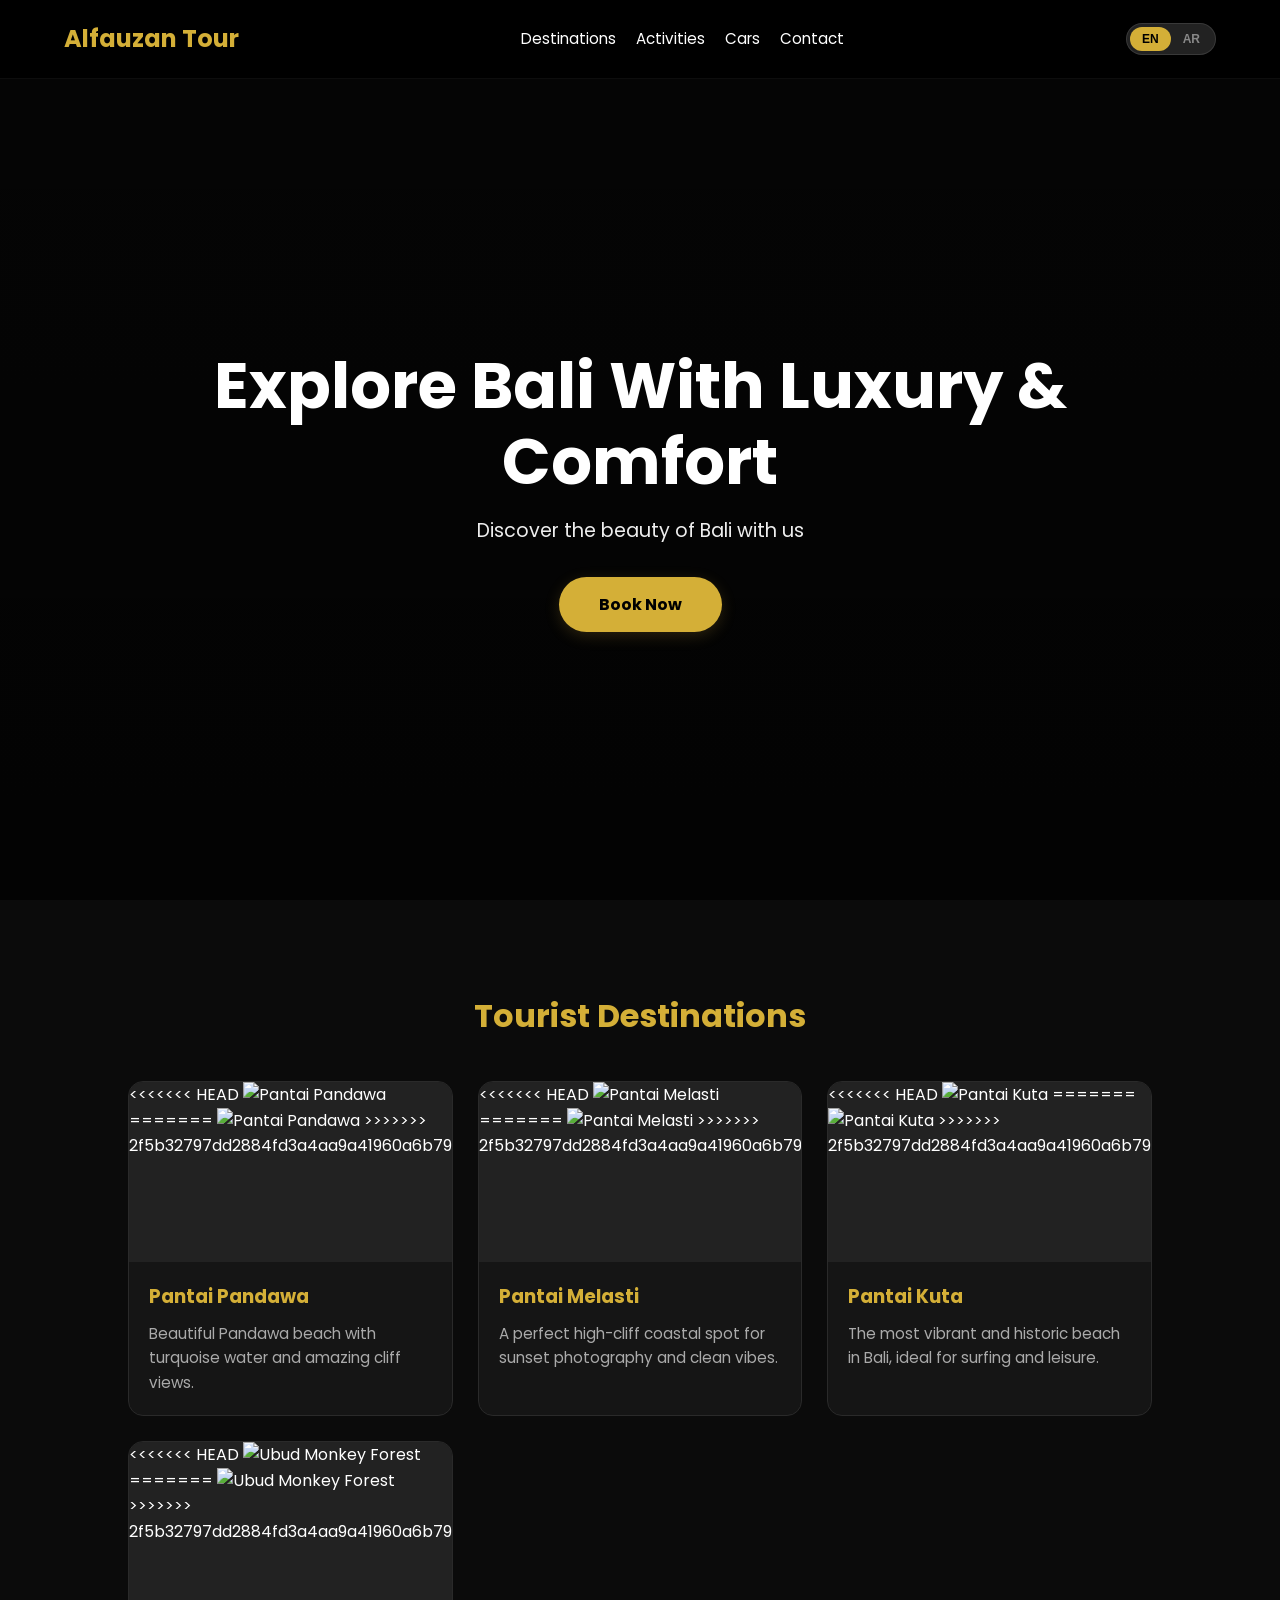
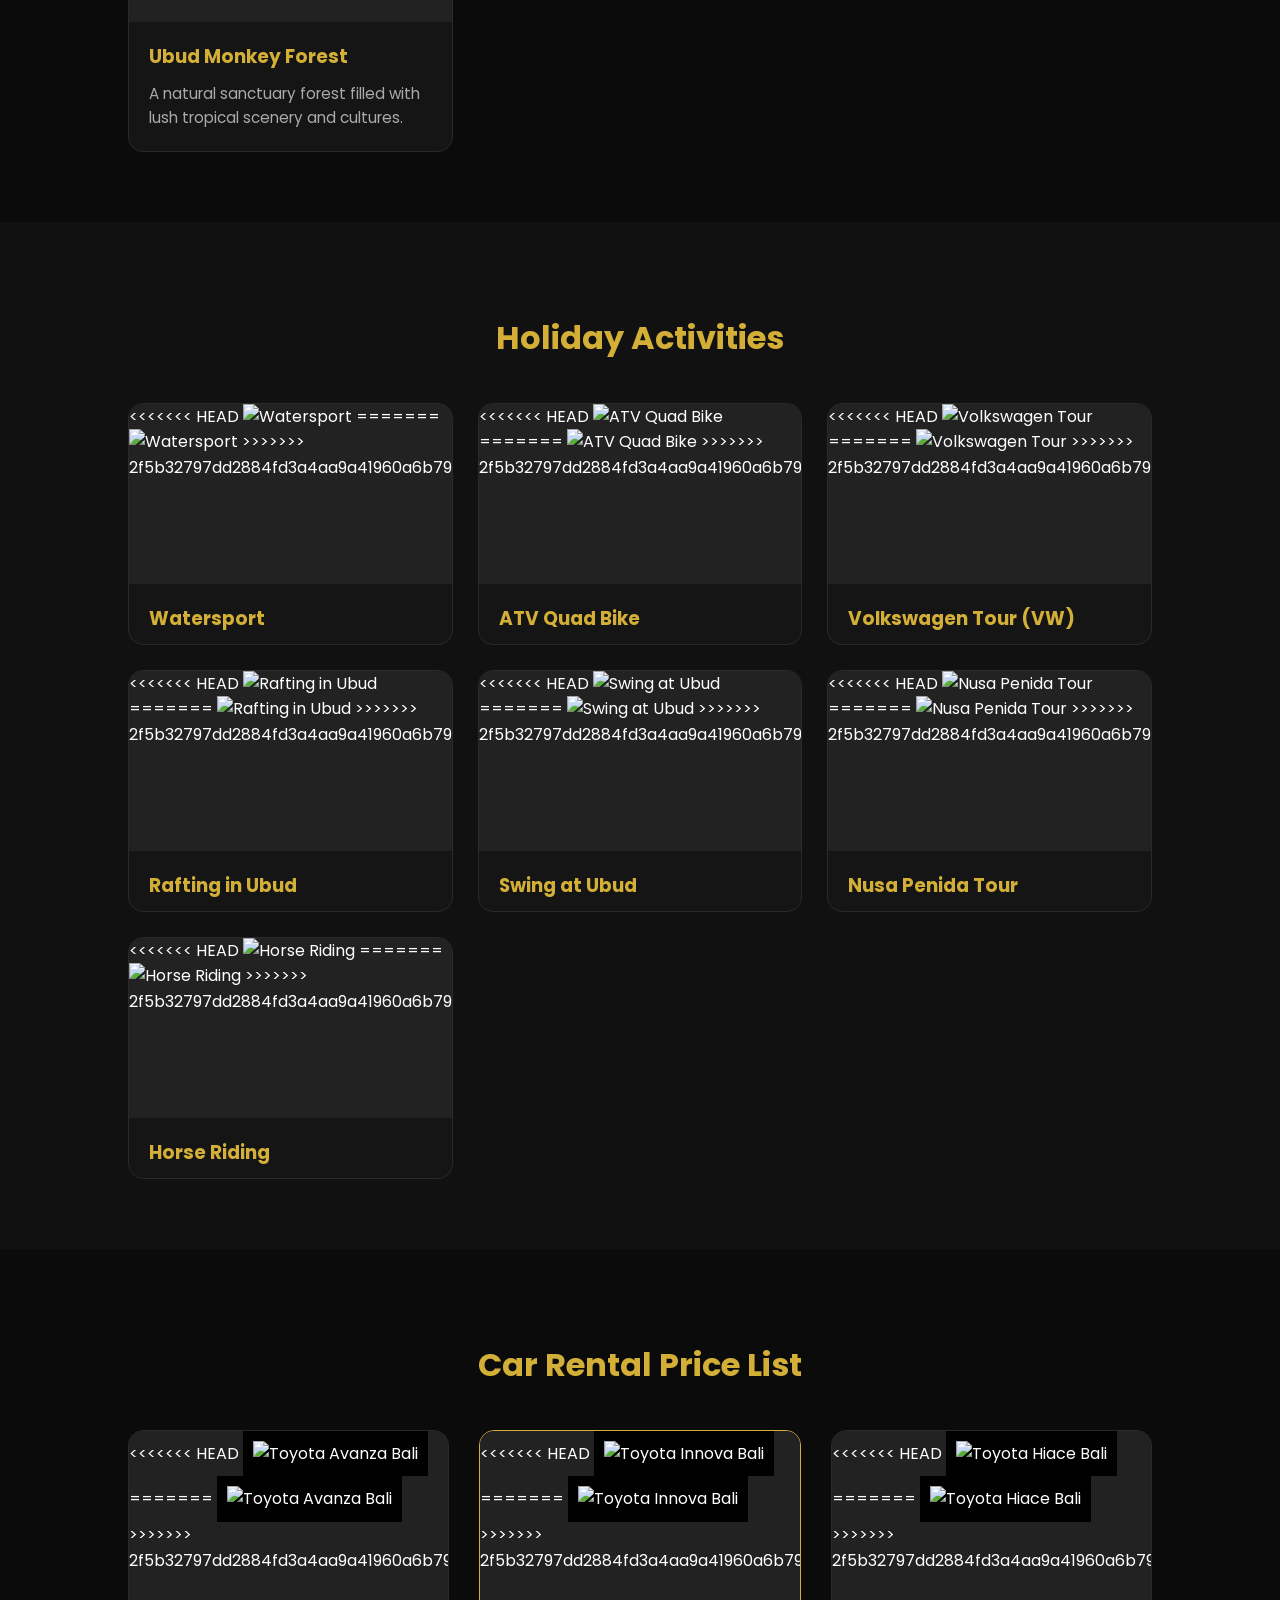
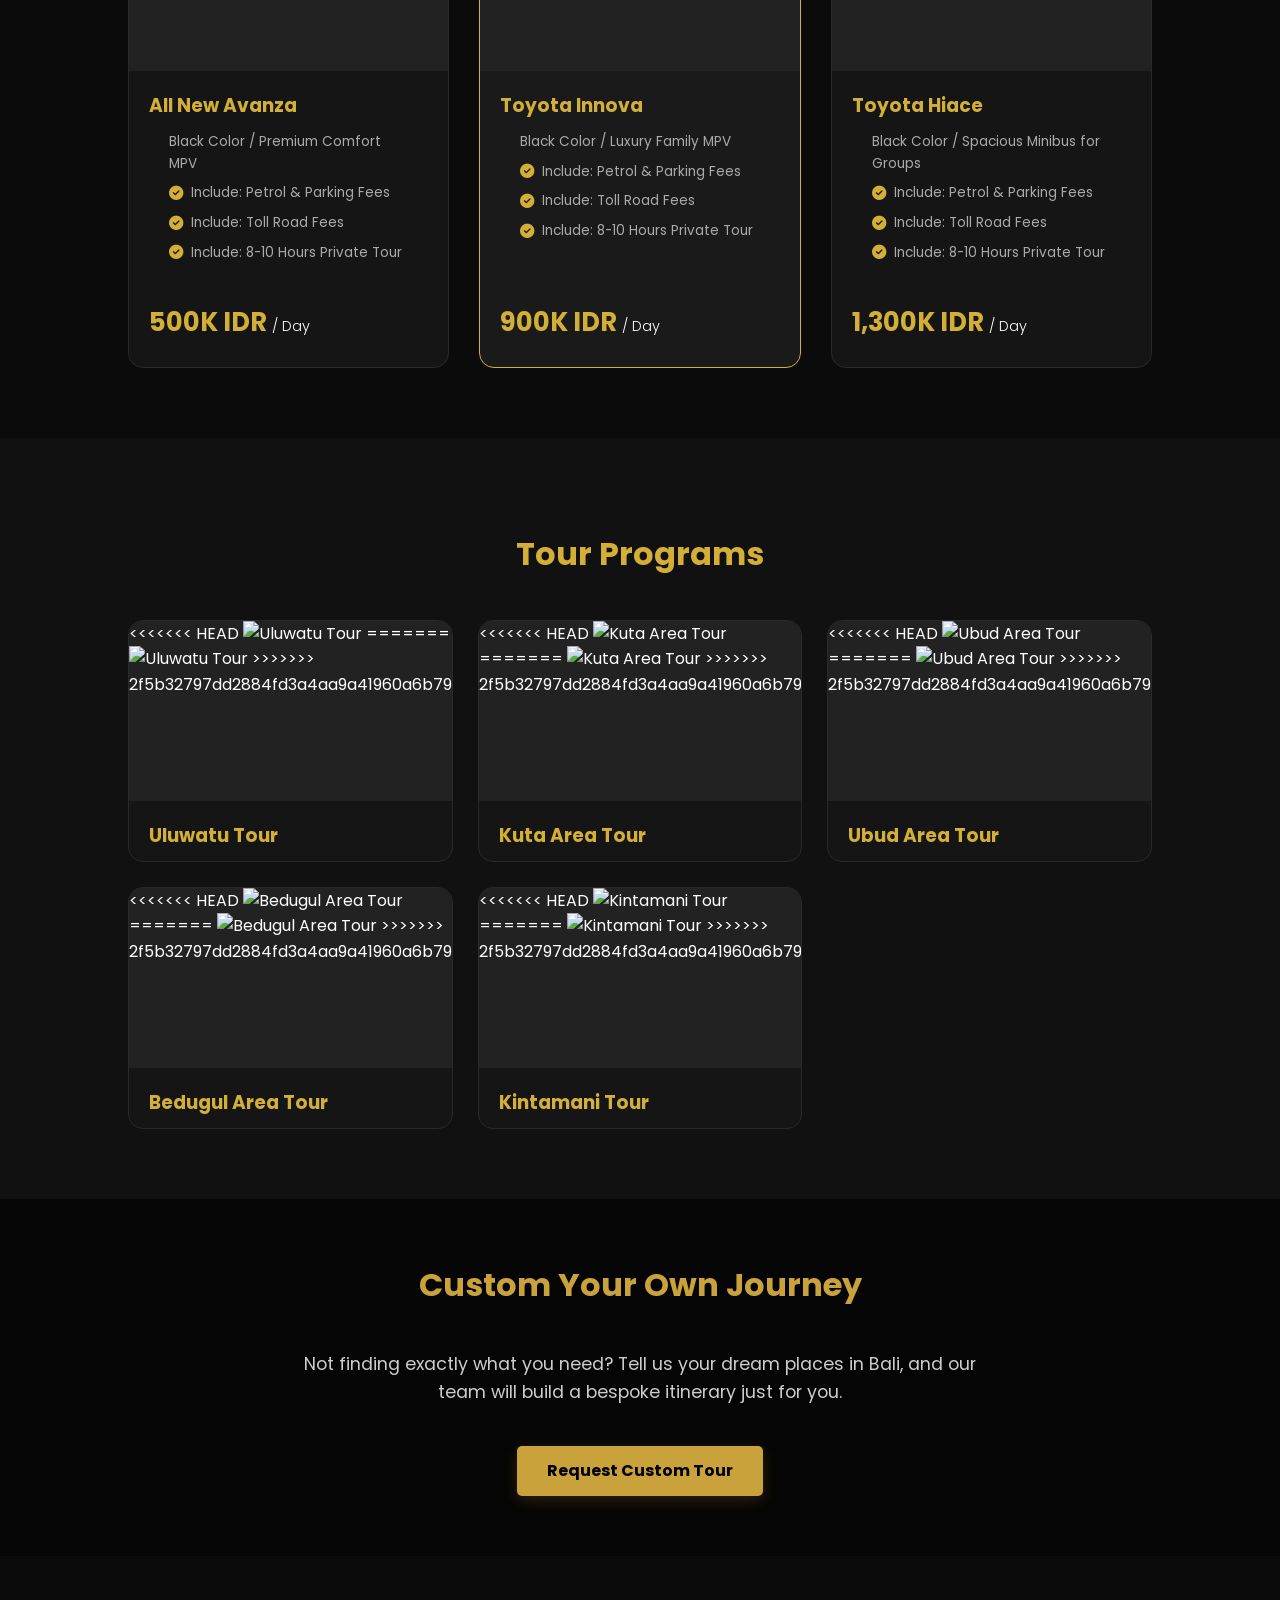
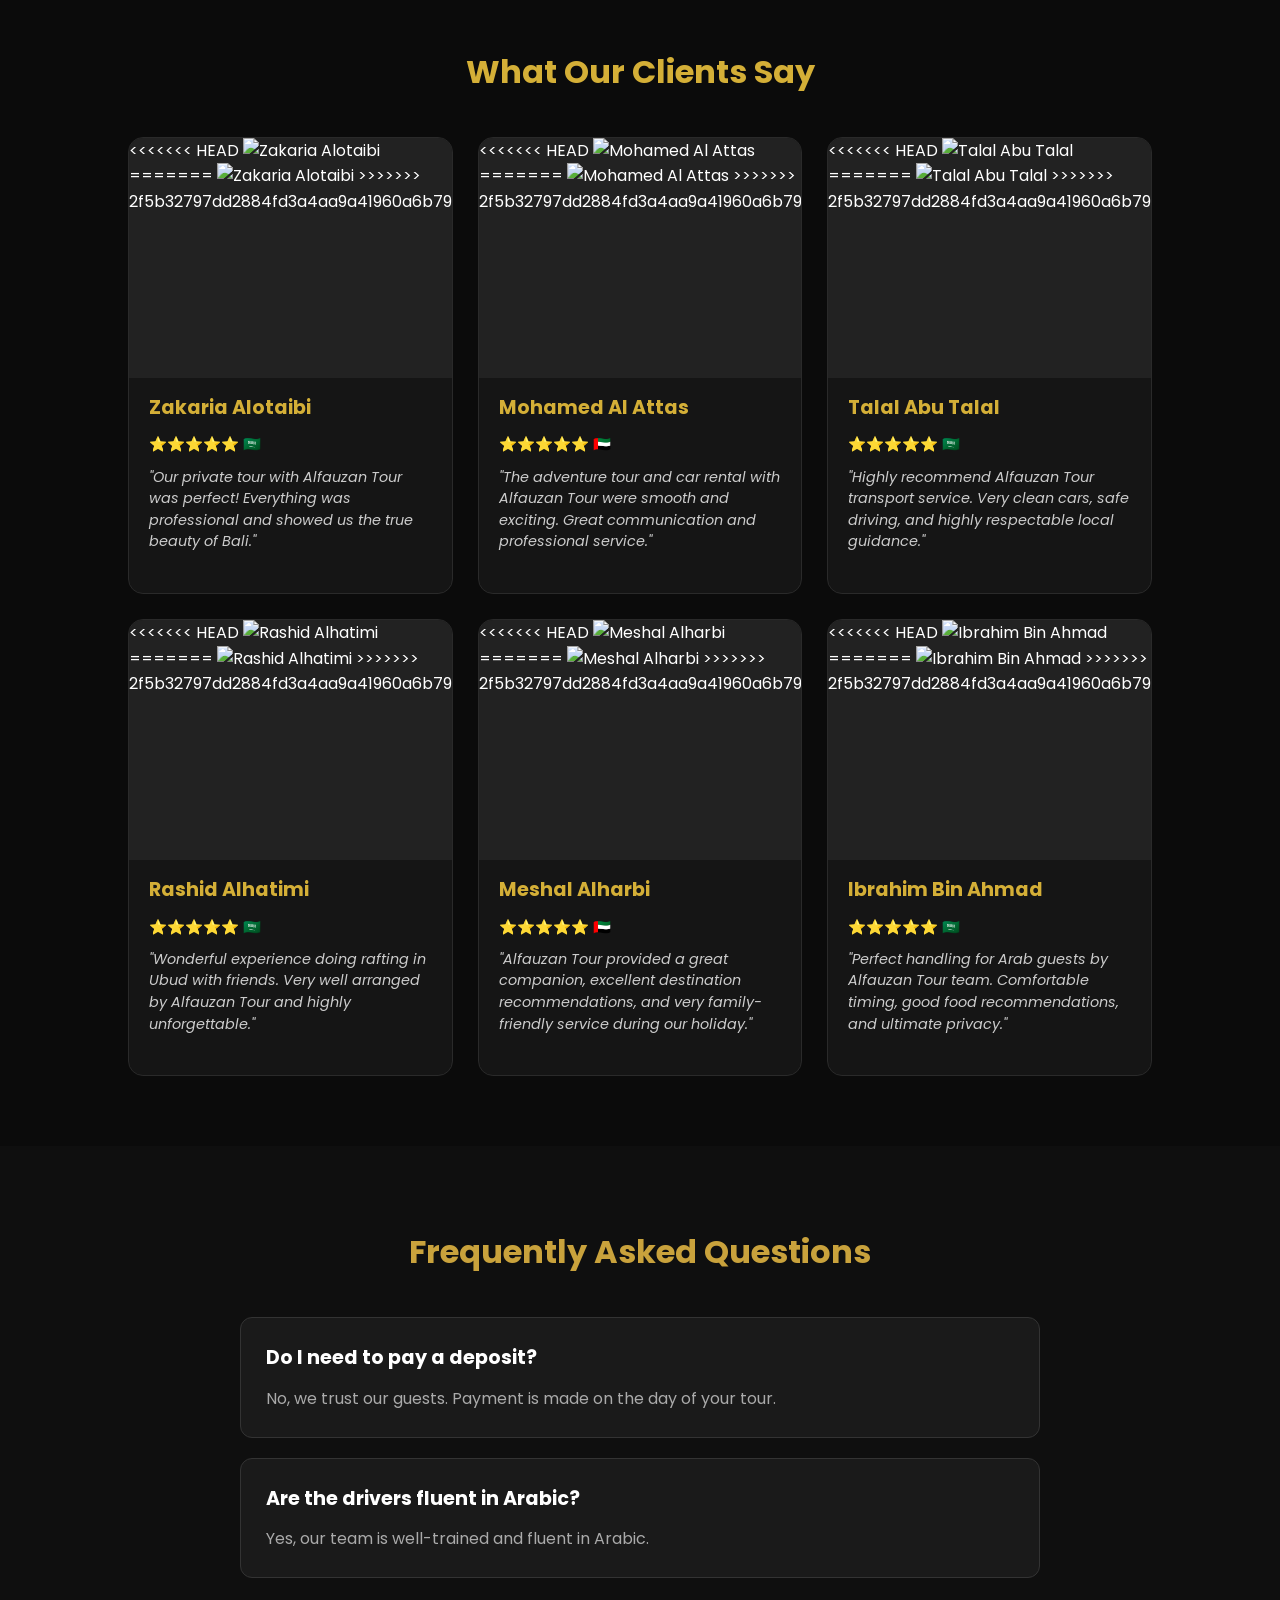
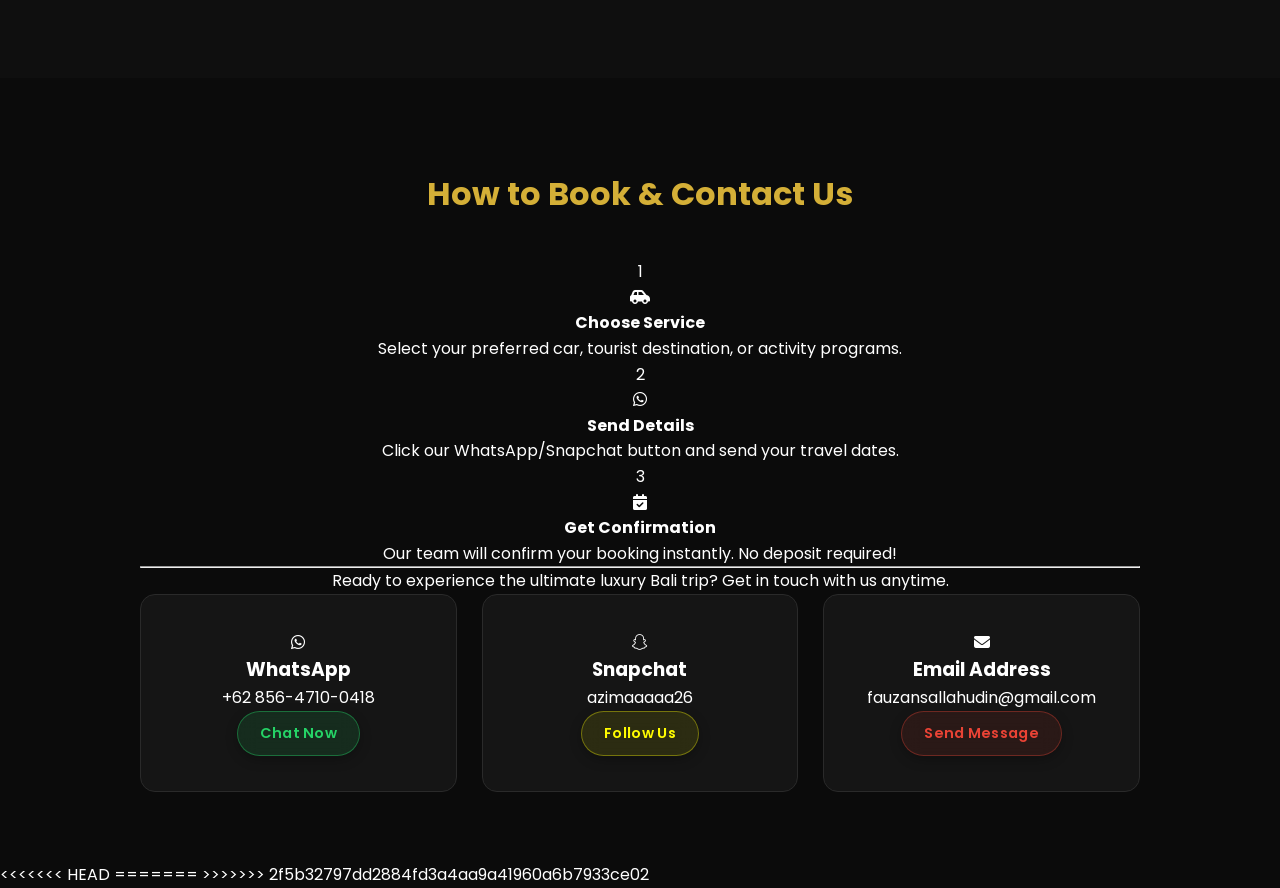
==== commit d84fd037: "Mengunggah file gambar destinasi ke folder img" ====
--- a/index.html
+++ b/index.html
@@ -54,7 +54,11 @@
     <div class="cards">
         <div class="card">
             <div class="card-img-container">
+<<<<<<< HEAD
                 <img src="img/destinasi1.jpg" alt="Pantai Pandawa" class="card-img" loading="lazy">
+=======
+                <img src="images/destinasi1.jpg" alt="Pantai Pandawa" class="card-img" loading="lazy">
+>>>>>>> 2f5b32797dd2884fd3a4aa9a41960a6b7933ce02
             </div>
             <h3>Pantai Pandawa</h3>
             <p class="en-text">Beautiful Pandawa beach with turquoise water and amazing cliff views.</p>
@@ -63,7 +67,11 @@
 
         <div class="card">
             <div class="card-img-container">
+<<<<<<< HEAD
                 <img src="img/destinasi2.jpg" alt="Pantai Melasti" class="card-img" loading="lazy">
+=======
+                <img src="images/destinasi2.jpg" alt="Pantai Melasti" class="card-img" loading="lazy">
+>>>>>>> 2f5b32797dd2884fd3a4aa9a41960a6b7933ce02
             </div>
             <h3>Pantai Melasti</h3>
             <p class="en-text">A perfect high-cliff coastal spot for sunset photography and clean vibes.</p>
@@ -72,7 +80,11 @@
 
         <div class="card">
             <div class="card-img-container">
+<<<<<<< HEAD
                 <img src="img/destinasi3.jpg" alt="Pantai Kuta" class="card-img" loading="lazy">
+=======
+                <img src="images/destinasi3.jpg" alt="Pantai Kuta" class="card-img" loading="lazy">
+>>>>>>> 2f5b32797dd2884fd3a4aa9a41960a6b7933ce02
             </div>
             <h3>Pantai Kuta</h3>
             <p class="en-text">The most vibrant and historic beach in Bali, ideal for surfing and leisure.</p>
@@ -81,7 +93,11 @@
 
         <div class="card">
             <div class="card-img-container">
+<<<<<<< HEAD
                 <img src="img/destinasi4.jpg" alt="Ubud Monkey Forest" class="card-img" loading="lazy">
+=======
+                <img src="images/destinasi4.jpg" alt="Ubud Monkey Forest" class="card-img" loading="lazy">
+>>>>>>> 2f5b32797dd2884fd3a4aa9a41960a6b7933ce02
             </div>
             <h3>Ubud Monkey Forest</h3>
             <p class="en-text">A natural sanctuary forest filled with lush tropical scenery and cultures.</p>
@@ -97,7 +113,11 @@
     <div class="cards">
         <div class="card">
             <div class="card-img-container">
+<<<<<<< HEAD
                 <img src="img/aktivitas1.jpg" alt="Watersport" class="card-img" loading="lazy">
+=======
+                <img src="images/aktivitas1.jpg" alt="Watersport" class="card-img" loading="lazy">
+>>>>>>> 2f5b32797dd2884fd3a4aa9a41960a6b7933ce02
             </div>
             <h3 class="en-text">Watersport</h3>
             <h3 class="ar-text">الألعاب المائية</h3>
@@ -105,7 +125,11 @@
 
         <div class="card">
             <div class="card-img-container">
+<<<<<<< HEAD
                 <img src="img/aktivitas2.jpg" alt="ATV Quad Bike" class="card-img" loading="lazy">
+=======
+                <img src="images/aktivitas2.jpg" alt="ATV Quad Bike" class="card-img" loading="lazy">
+>>>>>>> 2f5b32797dd2884fd3a4aa9a41960a6b7933ce02
             </div>
             <h3 class="en-text">ATV Quad Bike</h3>
             <h3 class="ar-text">مغامرات دبابات الدفع الرباعي</h3>
@@ -113,7 +137,11 @@
 
         <div class="card">
             <div class="card-img-container">
+<<<<<<< HEAD
                 <img src="img/aktivitas3.jpg" alt="Volkswagen Tour" class="card-img" loading="lazy">
+=======
+                <img src="images/aktivitas3.jpg" alt="Volkswagen Tour" class="card-img" loading="lazy">
+>>>>>>> 2f5b32797dd2884fd3a4aa9a41960a6b7933ce02
             </div>
             <h3 class="en-text">Volkswagen Tour (VW)</h3>
             <h3 class="ar-text">جولة سيارة فولكس فاجن الكلاسيكية</h3>
@@ -121,7 +149,11 @@
 
         <div class="card">
             <div class="card-img-container">
+<<<<<<< HEAD
                 <img src="img/aktivitas4.jpg" alt="Rafting in Ubud" class="card-img" loading="lazy">
+=======
+                <img src="images/aktivitas4.jpg" alt="Rafting in Ubud" class="card-img" loading="lazy">
+>>>>>>> 2f5b32797dd2884fd3a4aa9a41960a6b7933ce02
             </div>
             <h3 class="en-text">Rafting in Ubud</h3>
             <h3 class="ar-text">التجديف النهري في أوبود</h3>
@@ -129,7 +161,11 @@
 
         <div class="card">
             <div class="card-img-container">
+<<<<<<< HEAD
                 <img src="img/aktivitas5.jpg" alt="Swing at Ubud" class="card-img" loading="lazy">
+=======
+                <img src="images/aktivitas5.jpg" alt="Swing at Ubud" class="card-img" loading="lazy">
+>>>>>>> 2f5b32797dd2884fd3a4aa9a41960a6b7933ce02
             </div>
             <h3 class="en-text">Swing at Ubud</h3>
             <h3 class="ar-text">أرجوحة بالي الشهيرة</h3>
@@ -137,7 +173,11 @@
 
         <div class="card">
             <div class="card-img-container">
+<<<<<<< HEAD
                 <img src="img/aktivitas6.jpg" alt="Nusa Penida Tour" class="card-img" loading="lazy">
+=======
+                <img src="images/aktivitas6.jpg" alt="Nusa Penida Tour" class="card-img" loading="lazy">
+>>>>>>> 2f5b32797dd2884fd3a4aa9a41960a6b7933ce02
             </div>
             <h3 class="en-text">Nusa Penida Tour</h3>
             <h3 class="ar-text">رحلة كاملة إلى نوسا بينيدا</h3>
@@ -145,7 +185,11 @@
 
         <div class="card">
             <div class="card-img-container">
+<<<<<<< HEAD
                 <img src="img/aktivitas7.jpg" alt="Horse Riding" class="card-img" loading="lazy">
+=======
+                <img src="images/aktivitas7.jpg" alt="Horse Riding" class="card-img" loading="lazy">
+>>>>>>> 2f5b32797dd2884fd3a4aa9a41960a6b7933ce02
             </div>
             <h3 class="en-text">Horse Riding</h3>
             <h3 class="ar-text">ركوب الخيل على الشاطئ</h3>
@@ -160,7 +204,11 @@
     <div class="cards car-grid">
         <div class="card car-card">
             <div class="card-img-container car-img-frame">
+<<<<<<< HEAD
                 <img src="img/car_avanza.jpg" alt="Toyota Avanza Bali" class="card-img car-photo" loading="lazy">
+=======
+                <img src="images/car_avanza.jpg" alt="Toyota Avanza Bali" class="card-img car-photo" loading="lazy">
+>>>>>>> 2f5b32797dd2884fd3a4aa9a41960a6b7933ce02
             </div>
             <h3>All New Avanza</h3>
             <div class="car-details en-text">
@@ -180,7 +228,11 @@
 
         <div class="card car-card featured-car">
             <div class="card-img-container car-img-frame">
+<<<<<<< HEAD
                 <img src="img/car_innova.jpg" alt="Toyota Innova Bali" class="card-img car-photo" loading="lazy">
+=======
+                <img src="images/car_innova.jpg" alt="Toyota Innova Bali" class="card-img car-photo" loading="lazy">
+>>>>>>> 2f5b32797dd2884fd3a4aa9a41960a6b7933ce02
             </div>
             <h3>Toyota Innova</h3>
             <div class="car-details en-text">
@@ -200,7 +252,11 @@
 
         <div class="card car-card">
             <div class="card-img-container car-img-frame">
+<<<<<<< HEAD
                 <img src="img/car_hiace.jpg" alt="Toyota Hiace Bali" class="card-img car-photo" loading="lazy">
+=======
+                <img src="images/car_hiace.jpg" alt="Toyota Hiace Bali" class="card-img car-photo" loading="lazy">
+>>>>>>> 2f5b32797dd2884fd3a4aa9a41960a6b7933ce02
             </div>
             <h3>Toyota Hiace</h3>
             <div class="car-details en-text">
@@ -227,7 +283,11 @@
     <div class="cards">
         <div class="card">
             <div class="card-img-container">
+<<<<<<< HEAD
                 <img src="img/tour1.jpg" alt="Uluwatu Tour" class="card-img" loading="lazy">
+=======
+                <img src="images/tour1.jpg" alt="Uluwatu Tour" class="card-img" loading="lazy">
+>>>>>>> 2f5b32797dd2884fd3a4aa9a41960a6b7933ce02
             </div>
             <h3 class="en-text">Uluwatu Tour</h3>
             <h3 class="ar-text">جولة أولواتو وغروب الشمس</h3>
@@ -235,7 +295,11 @@
 
         <div class="card">
             <div class="card-img-container">
+<<<<<<< HEAD
                 <img src="img/tour2.jpg" alt="Kuta Area Tour" class="card-img" loading="lazy">
+=======
+                <img src="images/tour2.jpg" alt="Kuta Area Tour" class="card-img" loading="lazy">
+>>>>>>> 2f5b32797dd2884fd3a4aa9a41960a6b7933ce02
             </div>
             <h3 class="en-text">Kuta Area Tour</h3>
             <h3 class="ar-text">جولة منطقة كوتا الحيوية</h3>
@@ -243,7 +307,11 @@
 
         <div class="card">
             <div class="card-img-container">
+<<<<<<< HEAD
                 <img src="img/tour3.jpg" alt="Ubud Area Tour" class="card-img" loading="lazy">
+=======
+                <img src="images/tour3.jpg" alt="Ubud Area Tour" class="card-img" loading="lazy">
+>>>>>>> 2f5b32797dd2884fd3a4aa9a41960a6b7933ce02
             </div>
             <h3 class="en-text">Ubud Area Tour</h3>
             <h3 class="ar-text">جولة أوبود الطبيعية</h3>
@@ -251,7 +319,11 @@
 
         <div class="card">
             <div class="card-img-container">
+<<<<<<< HEAD
                 <img src="img/tour4.jpg" alt="Bedugul Area Tour" class="card-img" loading="lazy">
+=======
+                <img src="images/tour4.jpg" alt="Bedugul Area Tour" class="card-img" loading="lazy">
+>>>>>>> 2f5b32797dd2884fd3a4aa9a41960a6b7933ce02
             </div>
             <h3 class="en-text">Bedugul Area Tour</h3>
             <h3 class="ar-text">جولة بحيرة ومصايف بدوجول</h3>
@@ -259,7 +331,11 @@
 
         <div class="card">
             <div class="card-img-container">
+<<<<<<< HEAD
                 <img src="img/tour5.jpg" alt="Kintamani Tour" class="card-img" loading="lazy">
+=======
+                <img src="images/tour5.jpg" alt="Kintamani Tour" class="card-img" loading="lazy">
+>>>>>>> 2f5b32797dd2884fd3a4aa9a41960a6b7933ce02
             </div>
             <h3 class="en-text">Kintamani Tour</h3>
             <h3 class="ar-text">جولة بركان كينتاماني المطلة</h3>
@@ -291,7 +367,11 @@
     <div class="cards">
         <div class="card testimonial-card">
             <div class="testi-img-frame">
+<<<<<<< HEAD
                 <img src="img/testi1.jpg" alt="Zakaria Alotaibi" loading="lazy">
+=======
+                <img src="images/testi1.jpg" alt="Zakaria Alotaibi" loading="lazy">
+>>>>>>> 2f5b32797dd2884fd3a4aa9a41960a6b7933ce02
             </div>
             <h3>Zakaria Alotaibi</h3>
             <div class="rating">⭐⭐⭐⭐⭐ 🇸🇦</div>
@@ -301,7 +381,11 @@
 
         <div class="card testimonial-card">
             <div class="testi-img-frame">
+<<<<<<< HEAD
                 <img src="img/testi2.jpg" alt="Mohamed Al Attas" loading="lazy">
+=======
+                <img src="images/testi2.jpg" alt="Mohamed Al Attas" loading="lazy">
+>>>>>>> 2f5b32797dd2884fd3a4aa9a41960a6b7933ce02
             </div>
             <h3>Mohamed Al Attas</h3>
             <div class="rating">⭐⭐⭐⭐⭐ 🇦🇪</div>
@@ -311,7 +395,11 @@
 
         <div class="card testimonial-card">
             <div class="testi-img-frame">
+<<<<<<< HEAD
                 <img src="img/testi3.jpg" alt="Talal Abu Talal" loading="lazy">
+=======
+                <img src="images/testi3.jpg" alt="Talal Abu Talal" loading="lazy">
+>>>>>>> 2f5b32797dd2884fd3a4aa9a41960a6b7933ce02
             </div>
             <h3>Talal Abu Talal</h3>
             <div class="rating">⭐⭐⭐⭐⭐ 🇸🇦</div>
@@ -321,7 +409,11 @@
 
         <div class="card testimonial-card">
             <div class="testi-img-frame">
+<<<<<<< HEAD
                 <img src="img/testi4.jpg" alt="Rashid Alhatimi" loading="lazy">
+=======
+                <img src="images/testi4.jpg" alt="Rashid Alhatimi" loading="lazy">
+>>>>>>> 2f5b32797dd2884fd3a4aa9a41960a6b7933ce02
             </div>
             <h3>Rashid Alhatimi</h3>
             <div class="rating">⭐⭐⭐⭐⭐ 🇸🇦</div>
@@ -331,7 +423,11 @@
 
         <div class="card testimonial-card">
             <div class="testi-img-frame">
+<<<<<<< HEAD
                 <img src="img/testi5.jpg" alt="Meshal Alharbi" loading="lazy">
+=======
+                <img src="images/testi5.jpg" alt="Meshal Alharbi" loading="lazy">
+>>>>>>> 2f5b32797dd2884fd3a4aa9a41960a6b7933ce02
             </div>
             <h3>Meshal Alharbi</h3>
             <div class="rating">⭐⭐⭐⭐⭐ 🇦🇪</div>
@@ -341,7 +437,11 @@
 
         <div class="card testimonial-card">
             <div class="testi-img-frame">
+<<<<<<< HEAD
                 <img src="img/testi6.jpg" alt="Ibrahim Bin Ahmad" loading="lazy">
+=======
+                <img src="images/testi6.jpg" alt="Ibrahim Bin Ahmad" loading="lazy">
+>>>>>>> 2f5b32797dd2884fd3a4aa9a41960a6b7933ce02
             </div>
             <h3>Ibrahim Bin Ahmad</h3>
             <div class="rating">⭐⭐⭐⭐⭐ 🇸🇦</div>
@@ -523,4 +623,8 @@
 </script>
 </script>
 </body>
-</html>+<<<<<<< HEAD
+</html>
+=======
+</html>
+>>>>>>> 2f5b32797dd2884fd3a4aa9a41960a6b7933ce02
--- a/style.css
+++ b/style.css
@@ -506,4 +506,8 @@
 /* Saat mode Arab aktif, sembunyikan teks EN di dalam tombol WA */
 body.lang-ar .whatsapp-float .en-text {
     display: none !important;
-}+<<<<<<< HEAD
+}
+=======
+}
+>>>>>>> 2f5b32797dd2884fd3a4aa9a41960a6b7933ce02
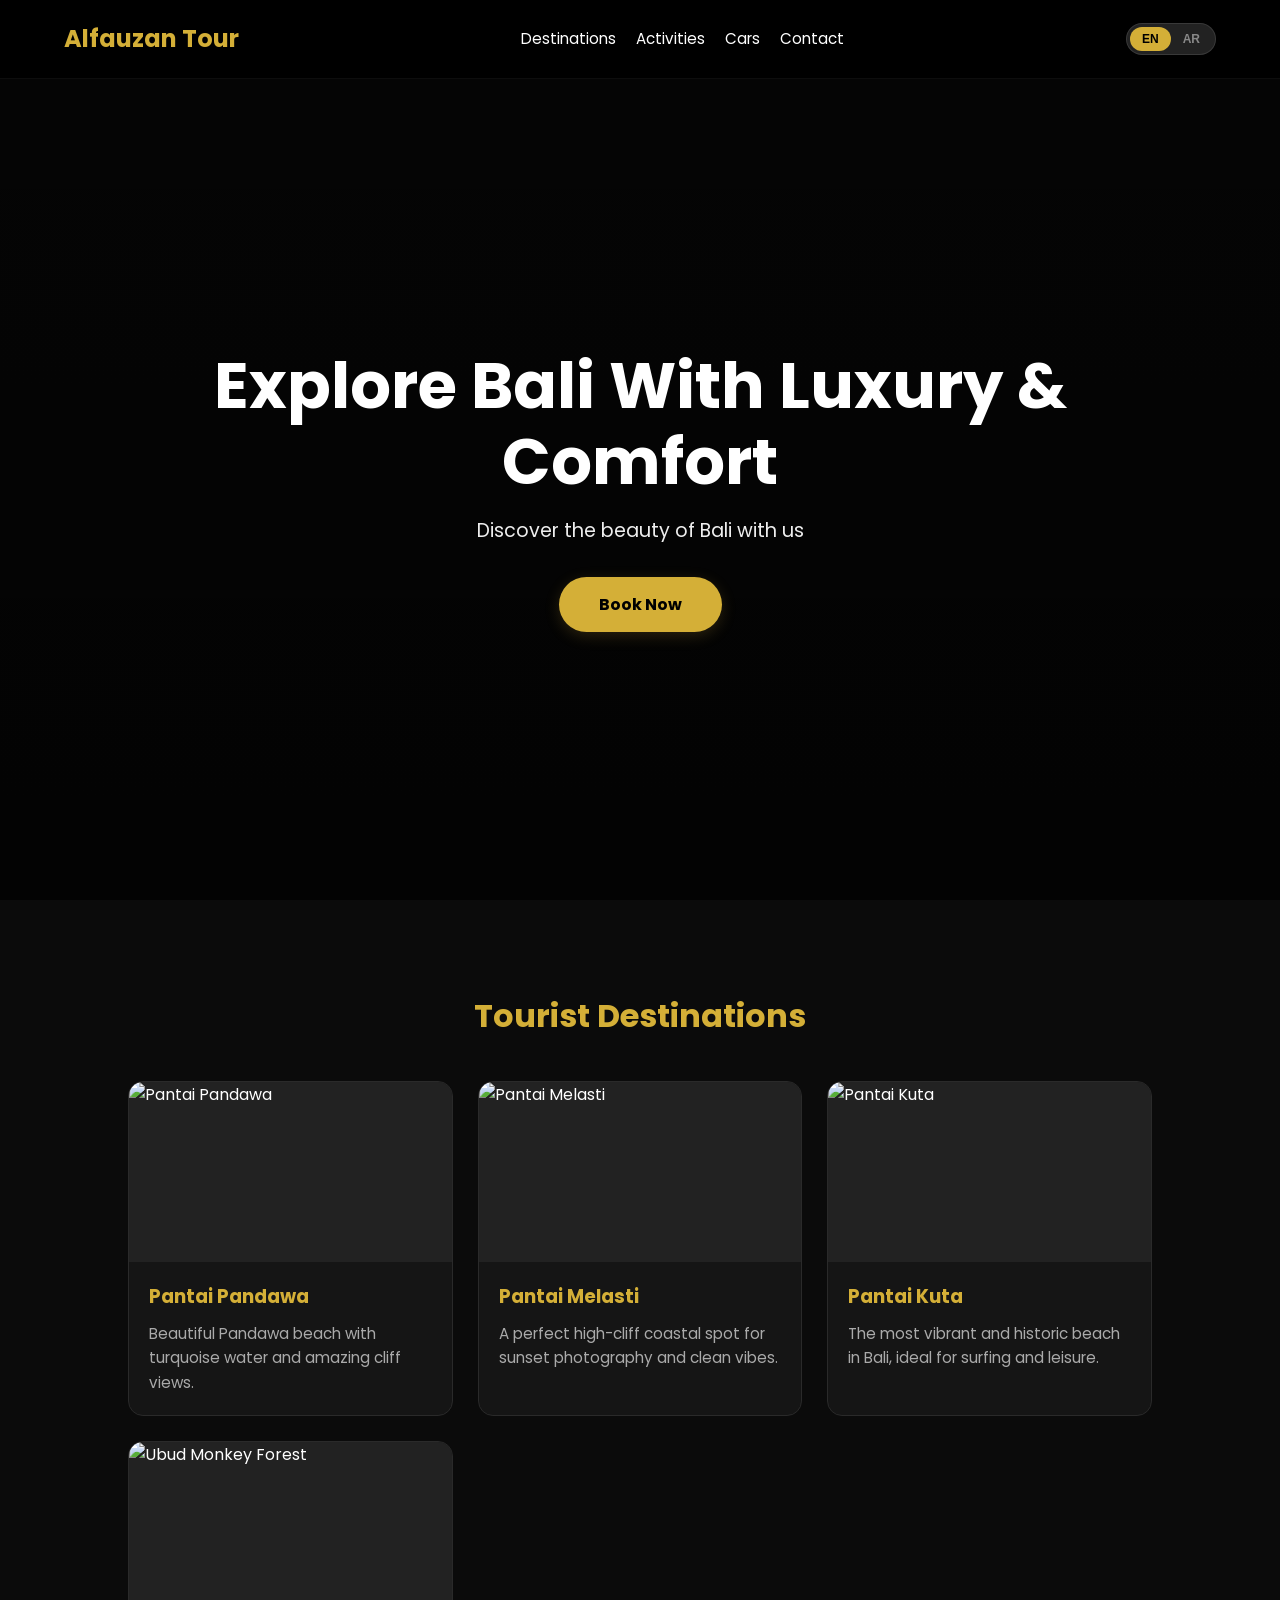
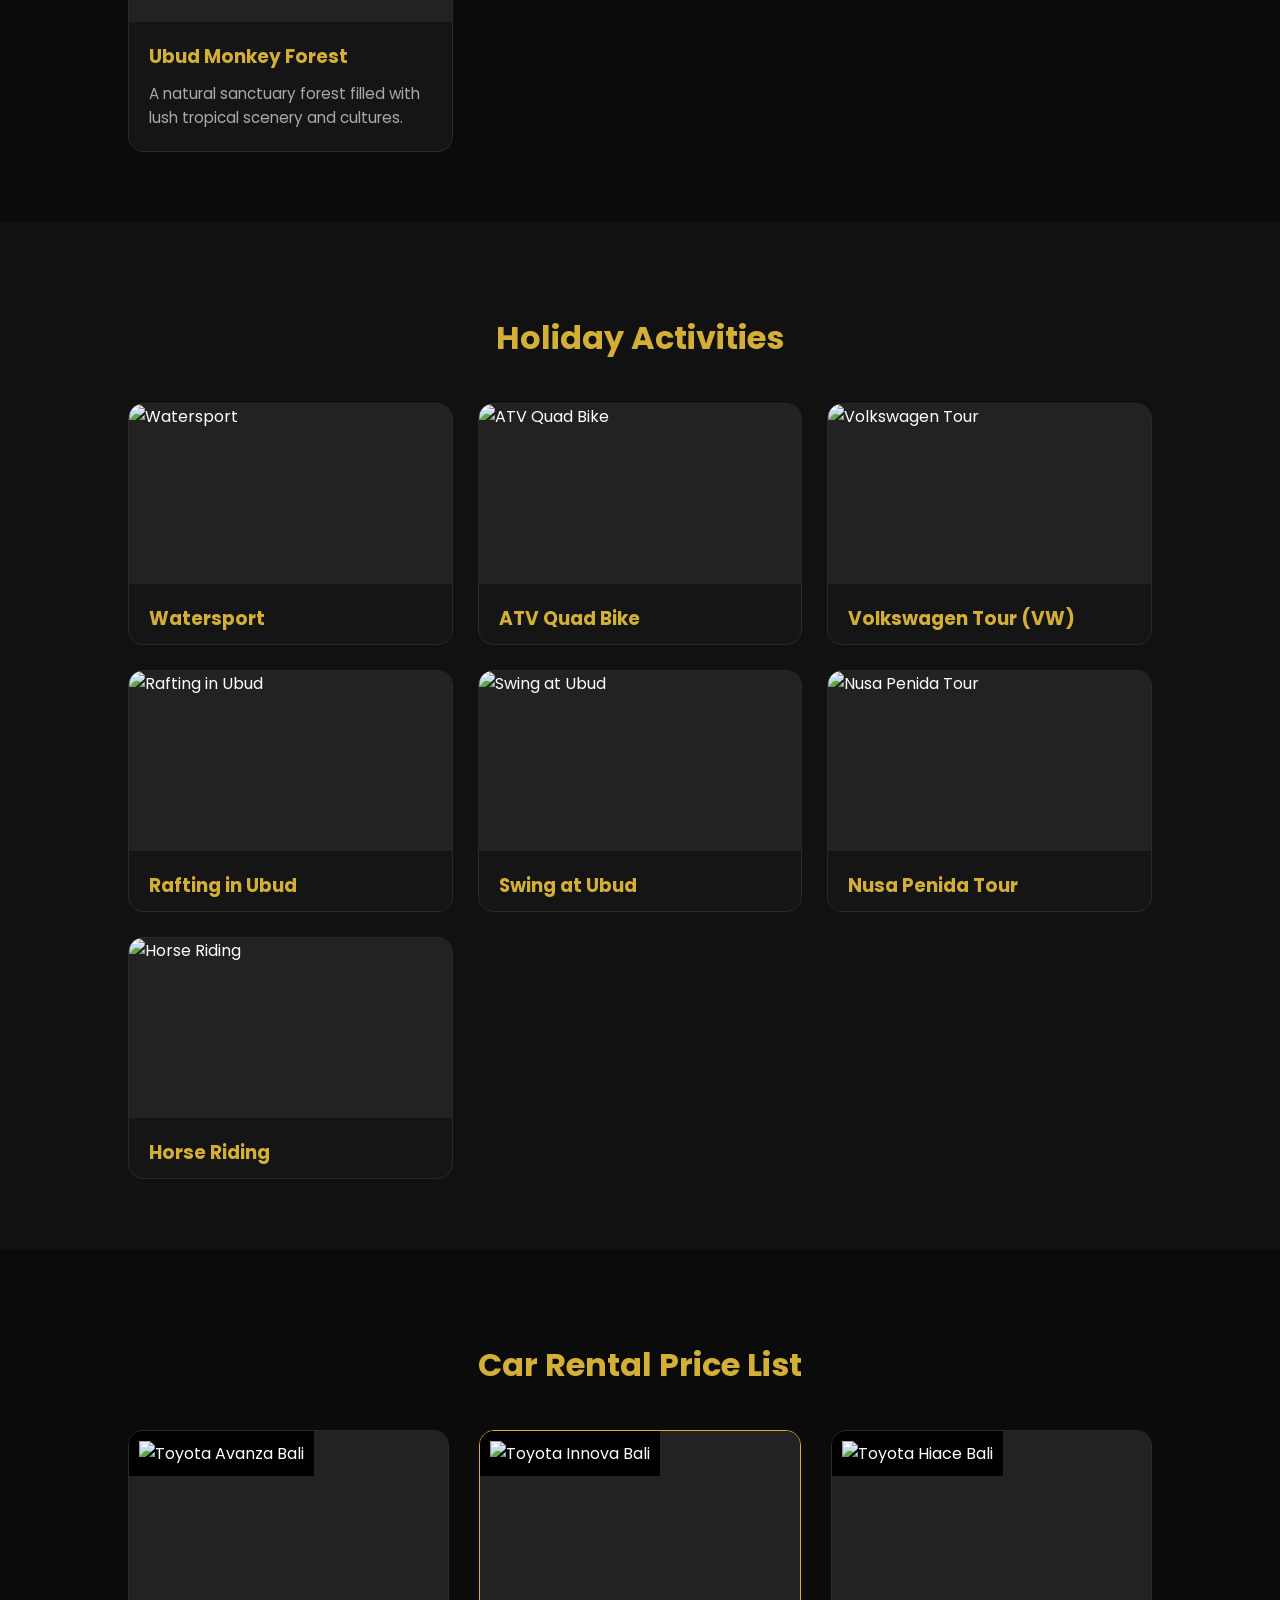
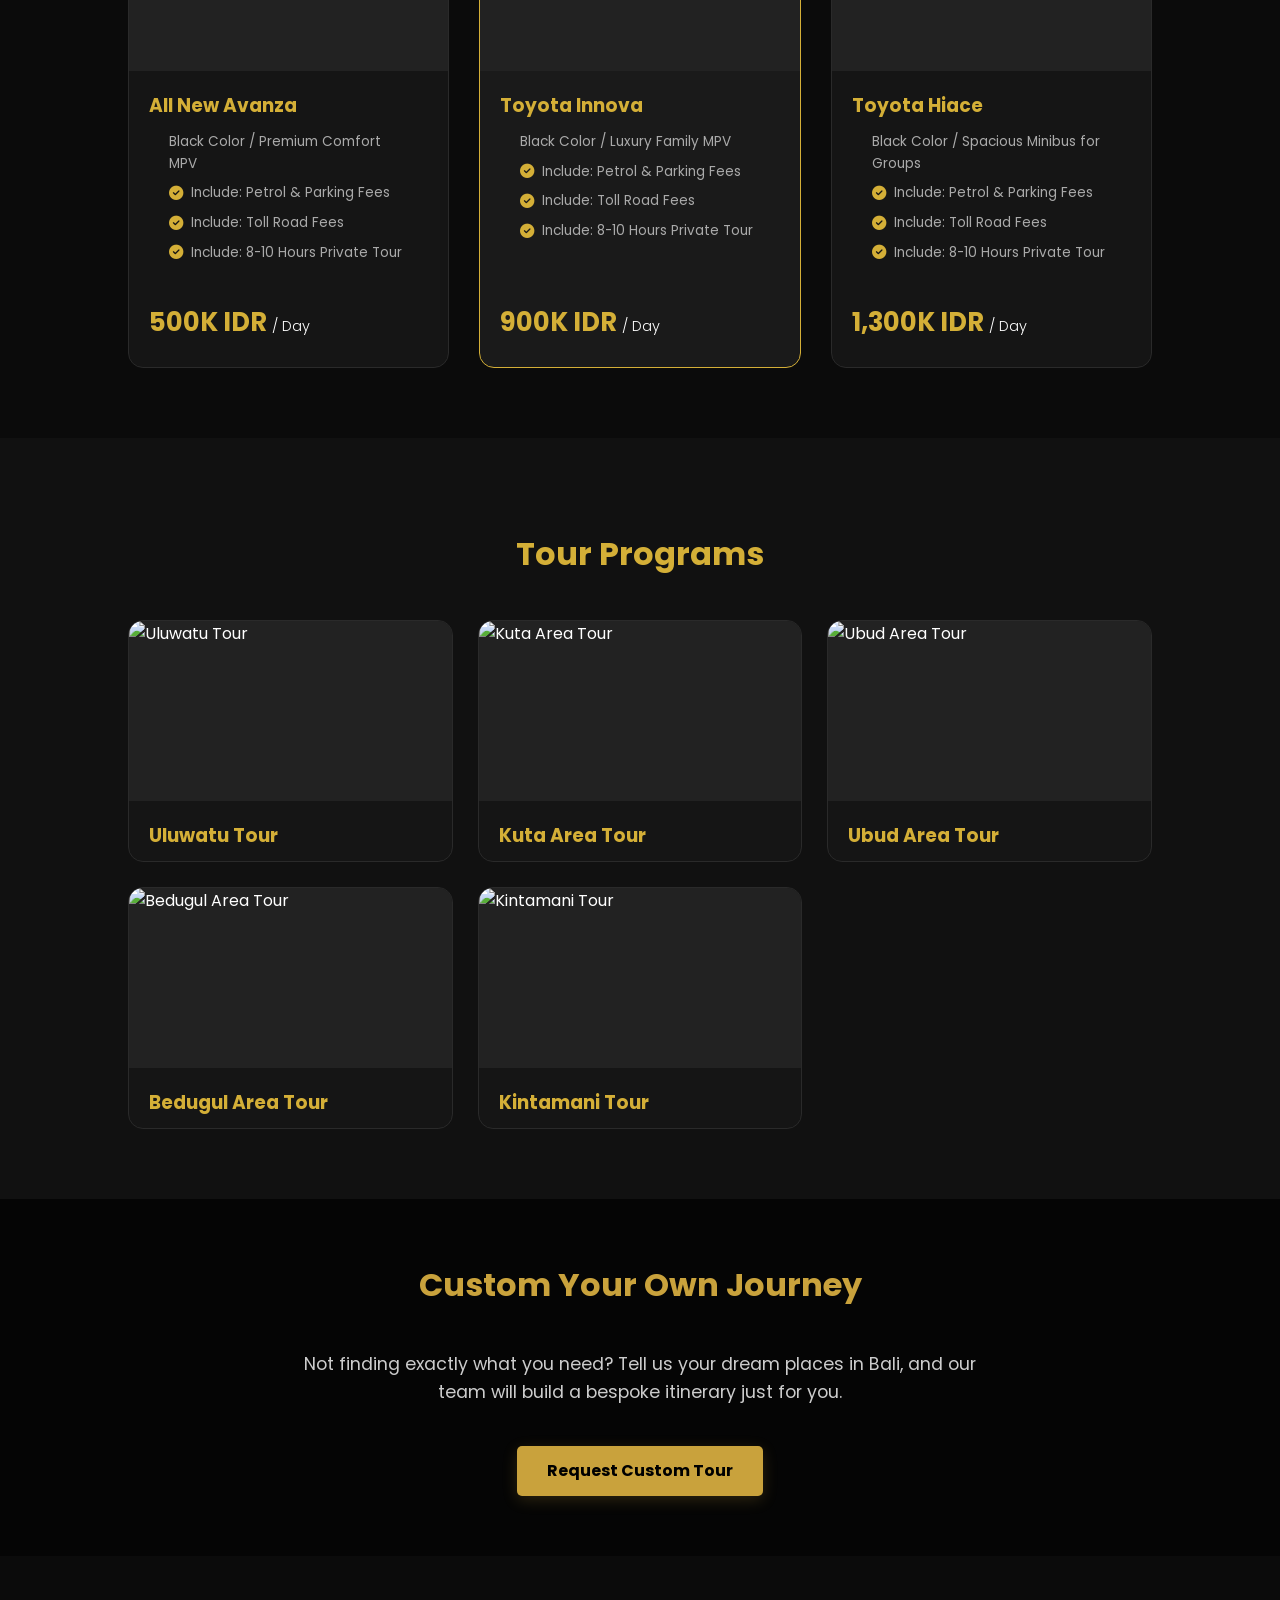
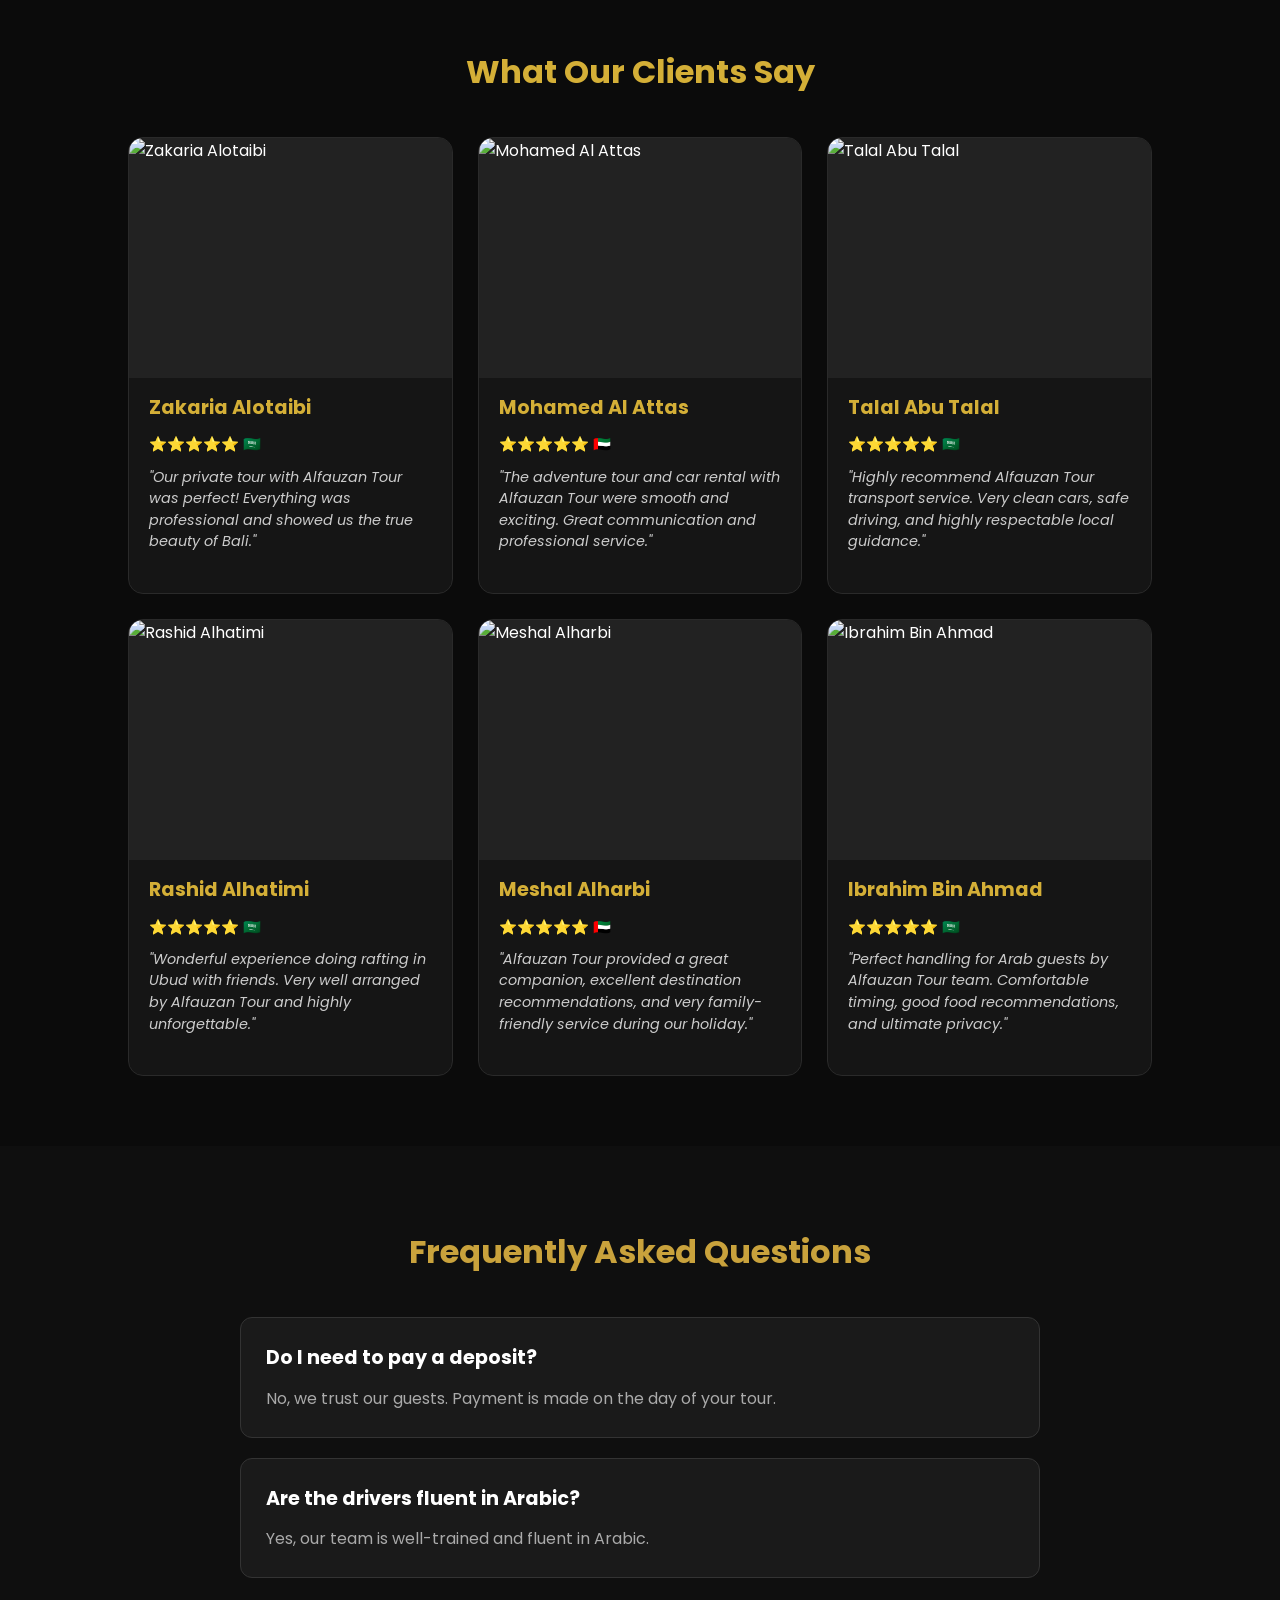
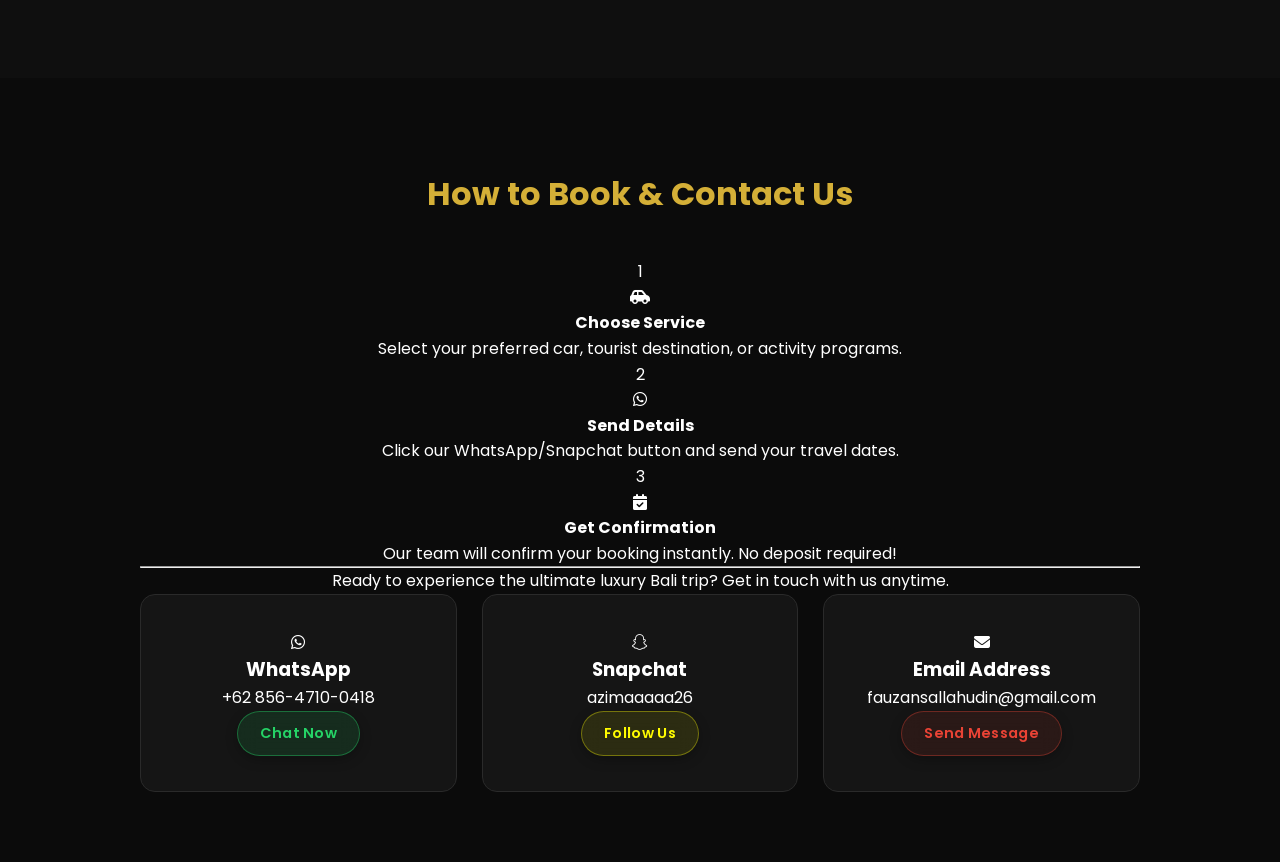
==== commit bbb9636f: "fix: hapus submodule rusak dan sinkronisasi folder img" ====
--- a/index.html
+++ b/index.html
@@ -1,36 +1,35 @@
 <!DOCTYPE html>
 <html lang="en">
 <head>
-<meta charset="UTF-8">
-<meta name="viewport" content="width=device-width, initial-scale=1.0">
-<title>Alfauzan Tour - Premium Transport & Service</title>
-<link rel="stylesheet" href="style.css">
-<link href="https://fonts.googleapis.com/css2?family=Cairo:wght@400;700&family=Poppins:wght@300;400;600;700&display=swap" rel="stylesheet">
-<link rel="stylesheet" href="https://cdnjs.cloudflare.com/ajax/libs/font-awesome/6.4.0/css/all.min.css">
+    <meta charset="UTF-8">
+    <meta name="viewport" content="width=device-width, initial-scale=1.0">
+    <title>Alfauzan Tour - Premium Transport & Service</title>
+    <link rel="stylesheet" href="style.css">
+    <link href="https://fonts.googleapis.com/css2?family=Cairo:wght@400;700&family=Poppins:wght@300;400;600;700&display=swap" rel="stylesheet">
+    <link rel="stylesheet" href="https://cdnjs.cloudflare.com/ajax/libs/font-awesome/6.4.0/css/all.min.css">
 </head>
 <body id="main-body"> 
-   </body>
 
 <header>
-<nav>
-    <h1>Alfauzan Tour</h1>
-    
-    <ul class="nav-links">
-        <li><a href="#destinations"><span class="en-text">Destinations</span><span class="ar-text" style="display:none;">الوجهات</span></a></li>
-        <li><a href="#activities"><span class="en-text">Activities</span><span class="ar-text" style="display:none;">الأنشطة</span></a></li>
-        <li><a href="#cars"><span class="en-text">Cars</span><span class="ar-text" style="display:none;">السيارات</span></a></li>
-        <li><a href="#contact"><span class="en-text">Contact</span><span class="ar-text" style="display:none;">اتصل بنا</span></a></li>
-    </ul>
-
-    <div class="nav-controls">
-        <!-- Ubah bagian div lang-switcher Anda menjadi seperti ini -->
-<div class="lang-switcher">
-    <button id="btn-en">EN</button>
-    <button id="btn-ar">AR</button>
-</div>
-        <div class="menu-toggle">☰</div>
-    </div>
-</nav>
+    <nav>
+        <h1>Alfauzan Tour</h1>
+        
+        <ul class="nav-links">
+            <li><a href="#destinations"><span class="en-text">Destinations</span><span class="ar-text" style="display:none;">الوجهات</span></a></li>
+            <li><a href="#activities"><span class="en-text">Activities</span><span class="ar-text" style="display:none;">الأنشطة</span></a></li>
+            <li><a href="#cars"><span class="en-text">Cars</span><span class="ar-text" style="display:none;">السيارات</span></a></li>
+            <li><a href="#contact"><span class="en-text">Contact</span><span class="ar-text" style="display:none;">اتصل بنا</span></a></li>
+        </ul>
+
+        <div class="nav-controls">
+            <div class="lang-switcher">
+                <button id="btn-en">EN</button>
+                <button id="btn-ar">AR</button>
+            </div>
+            <div class="menu-toggle">☰</div>
+        </div>
+    </nav>
+</header>
 
 <header class="hero">
     <h2>
@@ -54,11 +53,7 @@
     <div class="cards">
         <div class="card">
             <div class="card-img-container">
-<<<<<<< HEAD
                 <img src="img/destinasi1.jpg" alt="Pantai Pandawa" class="card-img" loading="lazy">
-=======
-                <img src="images/destinasi1.jpg" alt="Pantai Pandawa" class="card-img" loading="lazy">
->>>>>>> 2f5b32797dd2884fd3a4aa9a41960a6b7933ce02
             </div>
             <h3>Pantai Pandawa</h3>
             <p class="en-text">Beautiful Pandawa beach with turquoise water and amazing cliff views.</p>
@@ -67,11 +62,7 @@
 
         <div class="card">
             <div class="card-img-container">
-<<<<<<< HEAD
                 <img src="img/destinasi2.jpg" alt="Pantai Melasti" class="card-img" loading="lazy">
-=======
-                <img src="images/destinasi2.jpg" alt="Pantai Melasti" class="card-img" loading="lazy">
->>>>>>> 2f5b32797dd2884fd3a4aa9a41960a6b7933ce02
             </div>
             <h3>Pantai Melasti</h3>
             <p class="en-text">A perfect high-cliff coastal spot for sunset photography and clean vibes.</p>
@@ -80,11 +71,7 @@
 
         <div class="card">
             <div class="card-img-container">
-<<<<<<< HEAD
                 <img src="img/destinasi3.jpg" alt="Pantai Kuta" class="card-img" loading="lazy">
-=======
-                <img src="images/destinasi3.jpg" alt="Pantai Kuta" class="card-img" loading="lazy">
->>>>>>> 2f5b32797dd2884fd3a4aa9a41960a6b7933ce02
             </div>
             <h3>Pantai Kuta</h3>
             <p class="en-text">The most vibrant and historic beach in Bali, ideal for surfing and leisure.</p>
@@ -93,11 +80,7 @@
 
         <div class="card">
             <div class="card-img-container">
-<<<<<<< HEAD
                 <img src="img/destinasi4.jpg" alt="Ubud Monkey Forest" class="card-img" loading="lazy">
-=======
-                <img src="images/destinasi4.jpg" alt="Ubud Monkey Forest" class="card-img" loading="lazy">
->>>>>>> 2f5b32797dd2884fd3a4aa9a41960a6b7933ce02
             </div>
             <h3>Ubud Monkey Forest</h3>
             <p class="en-text">A natural sanctuary forest filled with lush tropical scenery and cultures.</p>
@@ -113,11 +96,7 @@
     <div class="cards">
         <div class="card">
             <div class="card-img-container">
-<<<<<<< HEAD
                 <img src="img/aktivitas1.jpg" alt="Watersport" class="card-img" loading="lazy">
-=======
-                <img src="images/aktivitas1.jpg" alt="Watersport" class="card-img" loading="lazy">
->>>>>>> 2f5b32797dd2884fd3a4aa9a41960a6b7933ce02
             </div>
             <h3 class="en-text">Watersport</h3>
             <h3 class="ar-text">الألعاب المائية</h3>
@@ -125,11 +104,7 @@
 
         <div class="card">
             <div class="card-img-container">
-<<<<<<< HEAD
                 <img src="img/aktivitas2.jpg" alt="ATV Quad Bike" class="card-img" loading="lazy">
-=======
-                <img src="images/aktivitas2.jpg" alt="ATV Quad Bike" class="card-img" loading="lazy">
->>>>>>> 2f5b32797dd2884fd3a4aa9a41960a6b7933ce02
             </div>
             <h3 class="en-text">ATV Quad Bike</h3>
             <h3 class="ar-text">مغامرات دبابات الدفع الرباعي</h3>
@@ -137,11 +112,7 @@
 
         <div class="card">
             <div class="card-img-container">
-<<<<<<< HEAD
                 <img src="img/aktivitas3.jpg" alt="Volkswagen Tour" class="card-img" loading="lazy">
-=======
-                <img src="images/aktivitas3.jpg" alt="Volkswagen Tour" class="card-img" loading="lazy">
->>>>>>> 2f5b32797dd2884fd3a4aa9a41960a6b7933ce02
             </div>
             <h3 class="en-text">Volkswagen Tour (VW)</h3>
             <h3 class="ar-text">جولة سيارة فولكس فاجن الكلاسيكية</h3>
@@ -149,11 +120,7 @@
 
         <div class="card">
             <div class="card-img-container">
-<<<<<<< HEAD
                 <img src="img/aktivitas4.jpg" alt="Rafting in Ubud" class="card-img" loading="lazy">
-=======
-                <img src="images/aktivitas4.jpg" alt="Rafting in Ubud" class="card-img" loading="lazy">
->>>>>>> 2f5b32797dd2884fd3a4aa9a41960a6b7933ce02
             </div>
             <h3 class="en-text">Rafting in Ubud</h3>
             <h3 class="ar-text">التجديف النهري في أوبود</h3>
@@ -161,11 +128,7 @@
 
         <div class="card">
             <div class="card-img-container">
-<<<<<<< HEAD
                 <img src="img/aktivitas5.jpg" alt="Swing at Ubud" class="card-img" loading="lazy">
-=======
-                <img src="images/aktivitas5.jpg" alt="Swing at Ubud" class="card-img" loading="lazy">
->>>>>>> 2f5b32797dd2884fd3a4aa9a41960a6b7933ce02
             </div>
             <h3 class="en-text">Swing at Ubud</h3>
             <h3 class="ar-text">أرجوحة بالي الشهيرة</h3>
@@ -173,11 +136,7 @@
 
         <div class="card">
             <div class="card-img-container">
-<<<<<<< HEAD
                 <img src="img/aktivitas6.jpg" alt="Nusa Penida Tour" class="card-img" loading="lazy">
-=======
-                <img src="images/aktivitas6.jpg" alt="Nusa Penida Tour" class="card-img" loading="lazy">
->>>>>>> 2f5b32797dd2884fd3a4aa9a41960a6b7933ce02
             </div>
             <h3 class="en-text">Nusa Penida Tour</h3>
             <h3 class="ar-text">رحلة كاملة إلى نوسا بينيدا</h3>
@@ -185,11 +144,7 @@
 
         <div class="card">
             <div class="card-img-container">
-<<<<<<< HEAD
                 <img src="img/aktivitas7.jpg" alt="Horse Riding" class="card-img" loading="lazy">
-=======
-                <img src="images/aktivitas7.jpg" alt="Horse Riding" class="card-img" loading="lazy">
->>>>>>> 2f5b32797dd2884fd3a4aa9a41960a6b7933ce02
             </div>
             <h3 class="en-text">Horse Riding</h3>
             <h3 class="ar-text">ركوب الخيل على الشاطئ</h3>
@@ -204,11 +159,7 @@
     <div class="cards car-grid">
         <div class="card car-card">
             <div class="card-img-container car-img-frame">
-<<<<<<< HEAD
                 <img src="img/car_avanza.jpg" alt="Toyota Avanza Bali" class="card-img car-photo" loading="lazy">
-=======
-                <img src="images/car_avanza.jpg" alt="Toyota Avanza Bali" class="card-img car-photo" loading="lazy">
->>>>>>> 2f5b32797dd2884fd3a4aa9a41960a6b7933ce02
             </div>
             <h3>All New Avanza</h3>
             <div class="car-details en-text">
@@ -228,11 +179,7 @@
 
         <div class="card car-card featured-car">
             <div class="card-img-container car-img-frame">
-<<<<<<< HEAD
                 <img src="img/car_innova.jpg" alt="Toyota Innova Bali" class="card-img car-photo" loading="lazy">
-=======
-                <img src="images/car_innova.jpg" alt="Toyota Innova Bali" class="card-img car-photo" loading="lazy">
->>>>>>> 2f5b32797dd2884fd3a4aa9a41960a6b7933ce02
             </div>
             <h3>Toyota Innova</h3>
             <div class="car-details en-text">
@@ -252,11 +199,7 @@
 
         <div class="card car-card">
             <div class="card-img-container car-img-frame">
-<<<<<<< HEAD
                 <img src="img/car_hiace.jpg" alt="Toyota Hiace Bali" class="card-img car-photo" loading="lazy">
-=======
-                <img src="images/car_hiace.jpg" alt="Toyota Hiace Bali" class="card-img car-photo" loading="lazy">
->>>>>>> 2f5b32797dd2884fd3a4aa9a41960a6b7933ce02
             </div>
             <h3>Toyota Hiace</h3>
             <div class="car-details en-text">
@@ -283,11 +226,7 @@
     <div class="cards">
         <div class="card">
             <div class="card-img-container">
-<<<<<<< HEAD
                 <img src="img/tour1.jpg" alt="Uluwatu Tour" class="card-img" loading="lazy">
-=======
-                <img src="images/tour1.jpg" alt="Uluwatu Tour" class="card-img" loading="lazy">
->>>>>>> 2f5b32797dd2884fd3a4aa9a41960a6b7933ce02
             </div>
             <h3 class="en-text">Uluwatu Tour</h3>
             <h3 class="ar-text">جولة أولواتو وغروب الشمس</h3>
@@ -295,11 +234,7 @@
 
         <div class="card">
             <div class="card-img-container">
-<<<<<<< HEAD
                 <img src="img/tour2.jpg" alt="Kuta Area Tour" class="card-img" loading="lazy">
-=======
-                <img src="images/tour2.jpg" alt="Kuta Area Tour" class="card-img" loading="lazy">
->>>>>>> 2f5b32797dd2884fd3a4aa9a41960a6b7933ce02
             </div>
             <h3 class="en-text">Kuta Area Tour</h3>
             <h3 class="ar-text">جولة منطقة كوتا الحيوية</h3>
@@ -307,11 +242,7 @@
 
         <div class="card">
             <div class="card-img-container">
-<<<<<<< HEAD
                 <img src="img/tour3.jpg" alt="Ubud Area Tour" class="card-img" loading="lazy">
-=======
-                <img src="images/tour3.jpg" alt="Ubud Area Tour" class="card-img" loading="lazy">
->>>>>>> 2f5b32797dd2884fd3a4aa9a41960a6b7933ce02
             </div>
             <h3 class="en-text">Ubud Area Tour</h3>
             <h3 class="ar-text">جولة أوبود الطبيعية</h3>
@@ -319,11 +250,7 @@
 
         <div class="card">
             <div class="card-img-container">
-<<<<<<< HEAD
                 <img src="img/tour4.jpg" alt="Bedugul Area Tour" class="card-img" loading="lazy">
-=======
-                <img src="images/tour4.jpg" alt="Bedugul Area Tour" class="card-img" loading="lazy">
->>>>>>> 2f5b32797dd2884fd3a4aa9a41960a6b7933ce02
             </div>
             <h3 class="en-text">Bedugul Area Tour</h3>
             <h3 class="ar-text">جولة بحيرة ومصايف بدوجول</h3>
@@ -331,11 +258,7 @@
 
         <div class="card">
             <div class="card-img-container">
-<<<<<<< HEAD
                 <img src="img/tour5.jpg" alt="Kintamani Tour" class="card-img" loading="lazy">
-=======
-                <img src="images/tour5.jpg" alt="Kintamani Tour" class="card-img" loading="lazy">
->>>>>>> 2f5b32797dd2884fd3a4aa9a41960a6b7933ce02
             </div>
             <h3 class="en-text">Kintamani Tour</h3>
             <h3 class="ar-text">جولة بركان كينتاماني المطلة</h3>
@@ -351,7 +274,7 @@
         Not finding exactly what you need? Tell us your dream places in Bali, and our team will build a bespoke itinerary just for you.
     </p>
     <p class="ar-text" style="max-width: 700px; margin: 20px auto; font-size: 1.1em; color: #ccc;" dir="rtl">
-        ألم تجد ما تبحث عنه بالضبط؟ أخبرنا بالأماكن التي تحلم بزيارتها في بالي، وسيقوم فريقنا بتصميم برنامج رحلة خاص بك وحدك.
+        ألم تجد ما تبحث عنه بالضبط؟ أخبرنا بالأماكن التي تحلم بزيارتها in بالي، وسيقوم فريقنا بتصميم برنامج رحلة خاص بك وحدك.
     </p>
     
     <a href="#contact" class="btn" style="display: inline-block; margin-top: 20px; padding: 12px 30px; background: #c9a23c; color: #000; text-decoration: none; border-radius: 5px; font-weight: bold;">
@@ -367,11 +290,7 @@
     <div class="cards">
         <div class="card testimonial-card">
             <div class="testi-img-frame">
-<<<<<<< HEAD
                 <img src="img/testi1.jpg" alt="Zakaria Alotaibi" loading="lazy">
-=======
-                <img src="images/testi1.jpg" alt="Zakaria Alotaibi" loading="lazy">
->>>>>>> 2f5b32797dd2884fd3a4aa9a41960a6b7933ce02
             </div>
             <h3>Zakaria Alotaibi</h3>
             <div class="rating">⭐⭐⭐⭐⭐ 🇸🇦</div>
@@ -381,11 +300,7 @@
 
         <div class="card testimonial-card">
             <div class="testi-img-frame">
-<<<<<<< HEAD
                 <img src="img/testi2.jpg" alt="Mohamed Al Attas" loading="lazy">
-=======
-                <img src="images/testi2.jpg" alt="Mohamed Al Attas" loading="lazy">
->>>>>>> 2f5b32797dd2884fd3a4aa9a41960a6b7933ce02
             </div>
             <h3>Mohamed Al Attas</h3>
             <div class="rating">⭐⭐⭐⭐⭐ 🇦🇪</div>
@@ -395,11 +310,7 @@
 
         <div class="card testimonial-card">
             <div class="testi-img-frame">
-<<<<<<< HEAD
                 <img src="img/testi3.jpg" alt="Talal Abu Talal" loading="lazy">
-=======
-                <img src="images/testi3.jpg" alt="Talal Abu Talal" loading="lazy">
->>>>>>> 2f5b32797dd2884fd3a4aa9a41960a6b7933ce02
             </div>
             <h3>Talal Abu Talal</h3>
             <div class="rating">⭐⭐⭐⭐⭐ 🇸🇦</div>
@@ -409,11 +320,7 @@
 
         <div class="card testimonial-card">
             <div class="testi-img-frame">
-<<<<<<< HEAD
                 <img src="img/testi4.jpg" alt="Rashid Alhatimi" loading="lazy">
-=======
-                <img src="images/testi4.jpg" alt="Rashid Alhatimi" loading="lazy">
->>>>>>> 2f5b32797dd2884fd3a4aa9a41960a6b7933ce02
             </div>
             <h3>Rashid Alhatimi</h3>
             <div class="rating">⭐⭐⭐⭐⭐ 🇸🇦</div>
@@ -423,11 +330,7 @@
 
         <div class="card testimonial-card">
             <div class="testi-img-frame">
-<<<<<<< HEAD
                 <img src="img/testi5.jpg" alt="Meshal Alharbi" loading="lazy">
-=======
-                <img src="images/testi5.jpg" alt="Meshal Alharbi" loading="lazy">
->>>>>>> 2f5b32797dd2884fd3a4aa9a41960a6b7933ce02
             </div>
             <h3>Meshal Alharbi</h3>
             <div class="rating">⭐⭐⭐⭐⭐ 🇦🇪</div>
@@ -437,11 +340,7 @@
 
         <div class="card testimonial-card">
             <div class="testi-img-frame">
-<<<<<<< HEAD
                 <img src="img/testi6.jpg" alt="Ibrahim Bin Ahmad" loading="lazy">
-=======
-                <img src="images/testi6.jpg" alt="Ibrahim Bin Ahmad" loading="lazy">
->>>>>>> 2f5b32797dd2884fd3a4aa9a41960a6b7933ce02
             </div>
             <h3>Ibrahim Bin Ahmad</h3>
             <div class="rating">⭐⭐⭐⭐⭐ 🇸🇦</div>
@@ -468,14 +367,11 @@
     </div>
 </section>
 
-
-
 <section id="contact">
     <h2 class="en-text">How to Book & Contact Us</h2>
     <h2 class="ar-text" dir="rtl">كيفية الحجز والاتصال بنا</h2>
     
     <div class="contact-container">
-        
         <div class="booking-steps-grid">
             <div class="step-card">
                 <div class="step-number">1</div>
@@ -575,22 +471,17 @@
         document.querySelector('.nav-links').classList.toggle('active');
     }
 
-    function closeMenu() {
-        document.querySelector('.nav-links').classList.remove('active');
-    }
-
     // 3. EVENT LISTENERS
     document.addEventListener('DOMContentLoaded', () => {
-        // Klik tombol bahasa
         if(document.getElementById('btn-en')) document.getElementById('btn-en').addEventListener('click', () => switchLanguage('en'));
         if(document.getElementById('btn-ar')) document.getElementById('btn-ar').addEventListener('click', () => switchLanguage('ar'));
         
-        // Klik tombol burger
         document.querySelector('.menu-toggle').addEventListener('click', toggleMenu);
 
-        // KLIK LINK MENU BIAR AUTO-CLOSE (INI YANG ANDA MAU)
         document.querySelectorAll('.nav-links a').forEach(link => {
-            link.addEventListener('click', closeMenu);
+            link.addEventListener('click', () => {
+                document.querySelector('.nav-links').classList.remove('active');
+            });
         });
 
         // Animasi Scroll
@@ -619,12 +510,5 @@
         if (btn) btn.style.display = (document.body.scrollTop > 300 || document.documentElement.scrollTop > 300) ? "block" : "none";
     };
 </script>
-</script>
-</script>
-</script>
 </body>
-<<<<<<< HEAD
-</html>
-=======
-</html>
->>>>>>> 2f5b32797dd2884fd3a4aa9a41960a6b7933ce02
+</html>
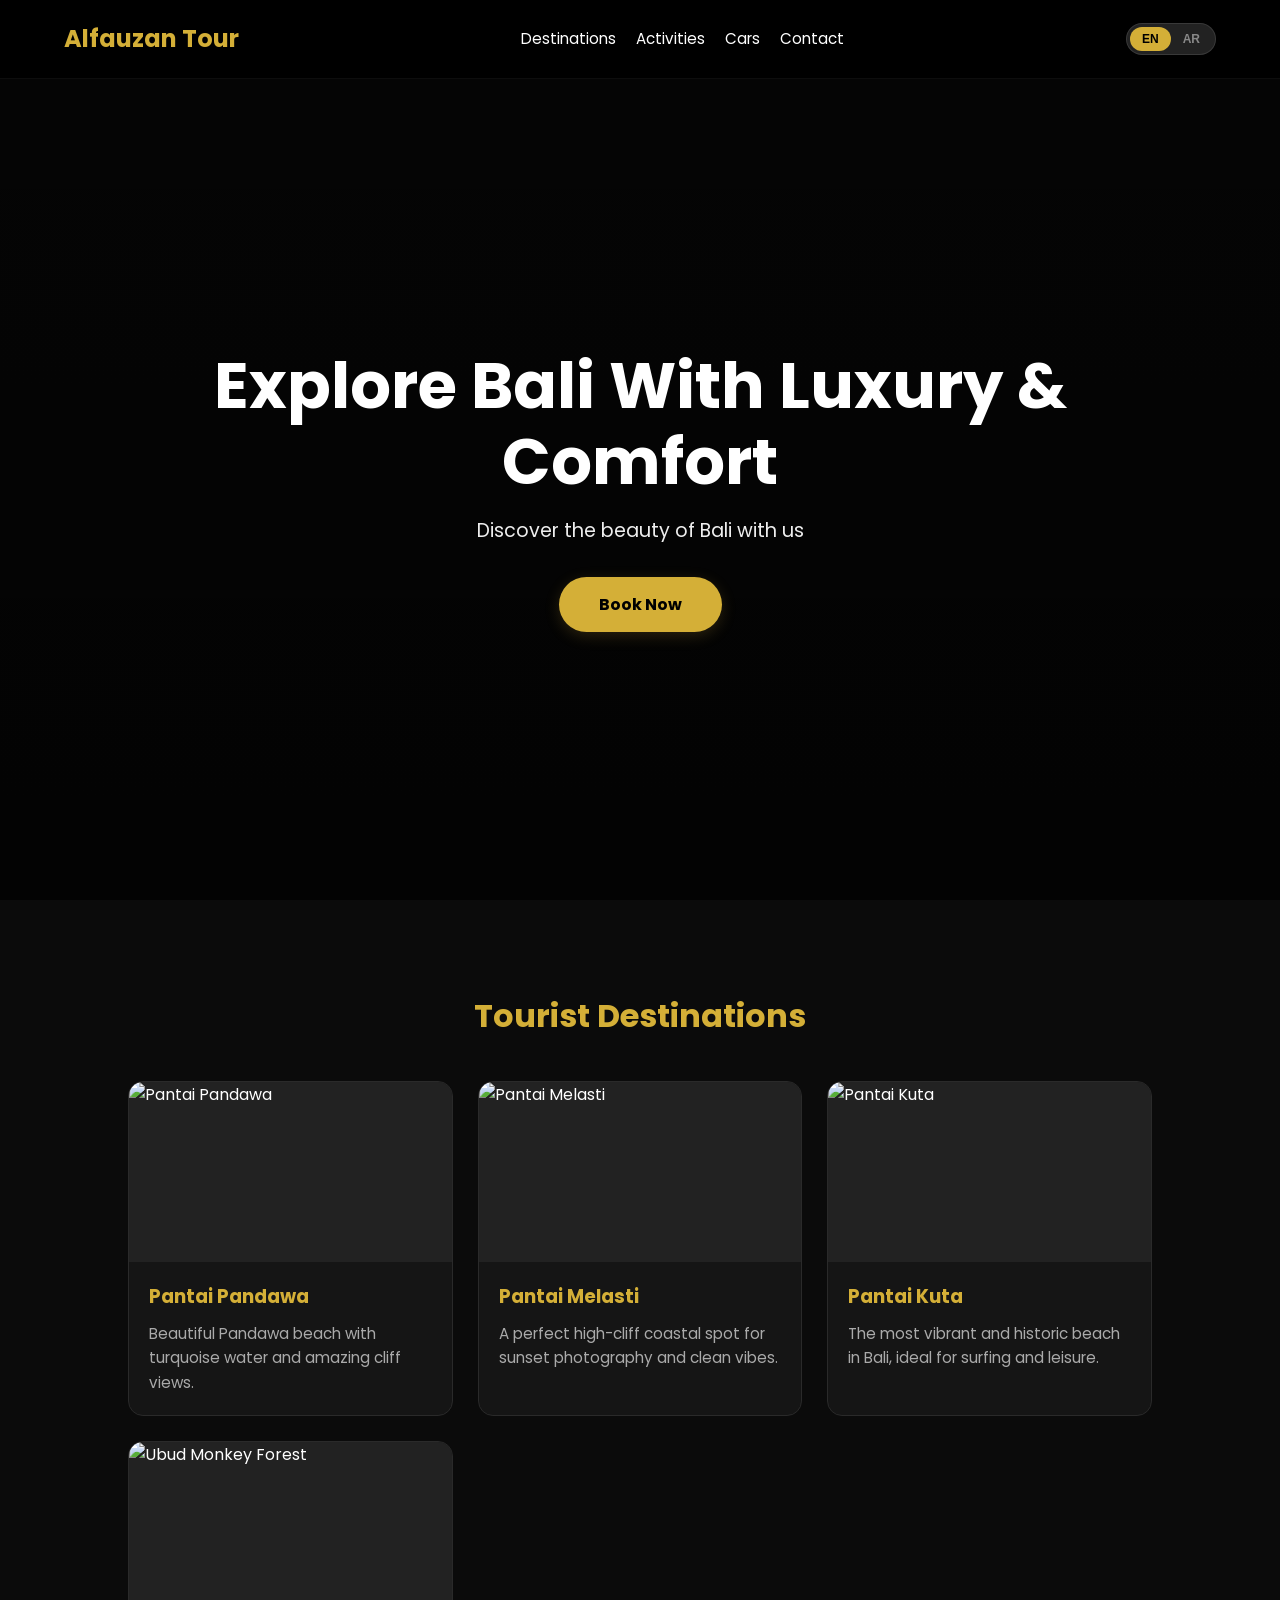
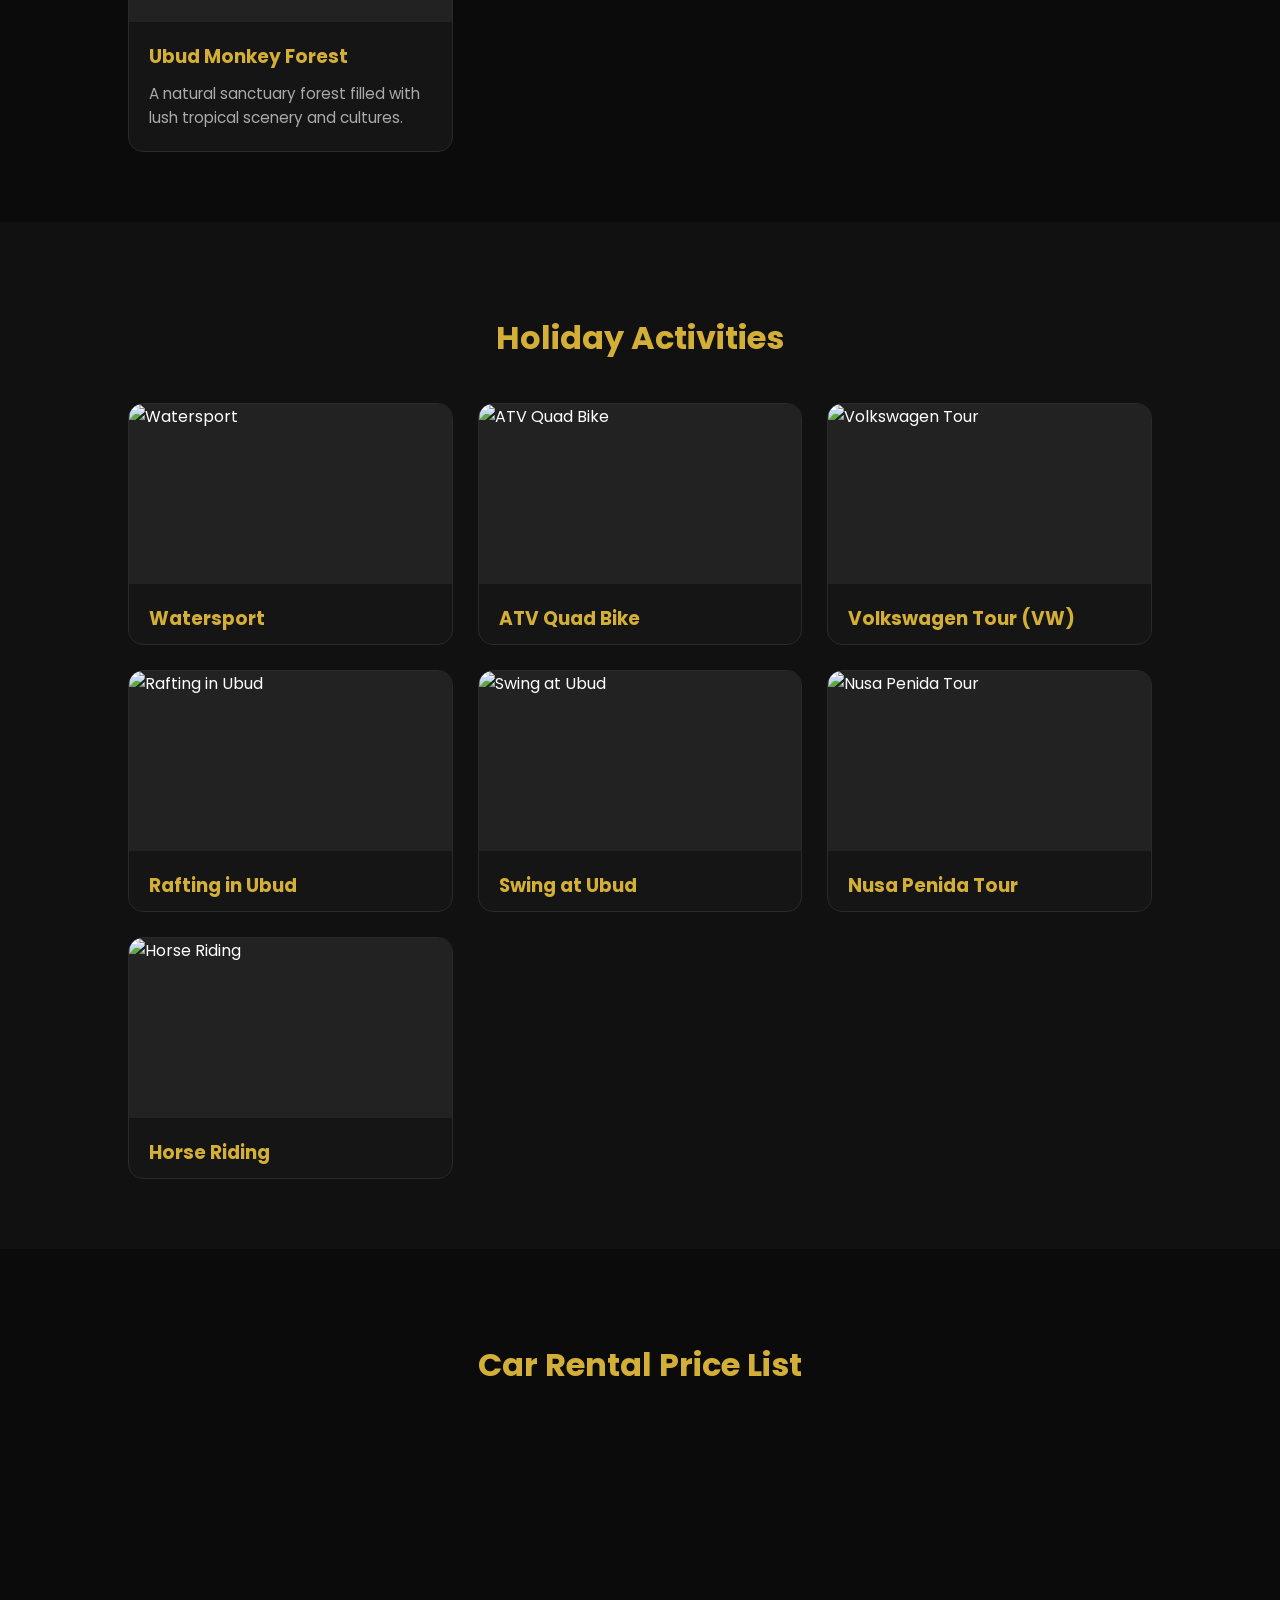
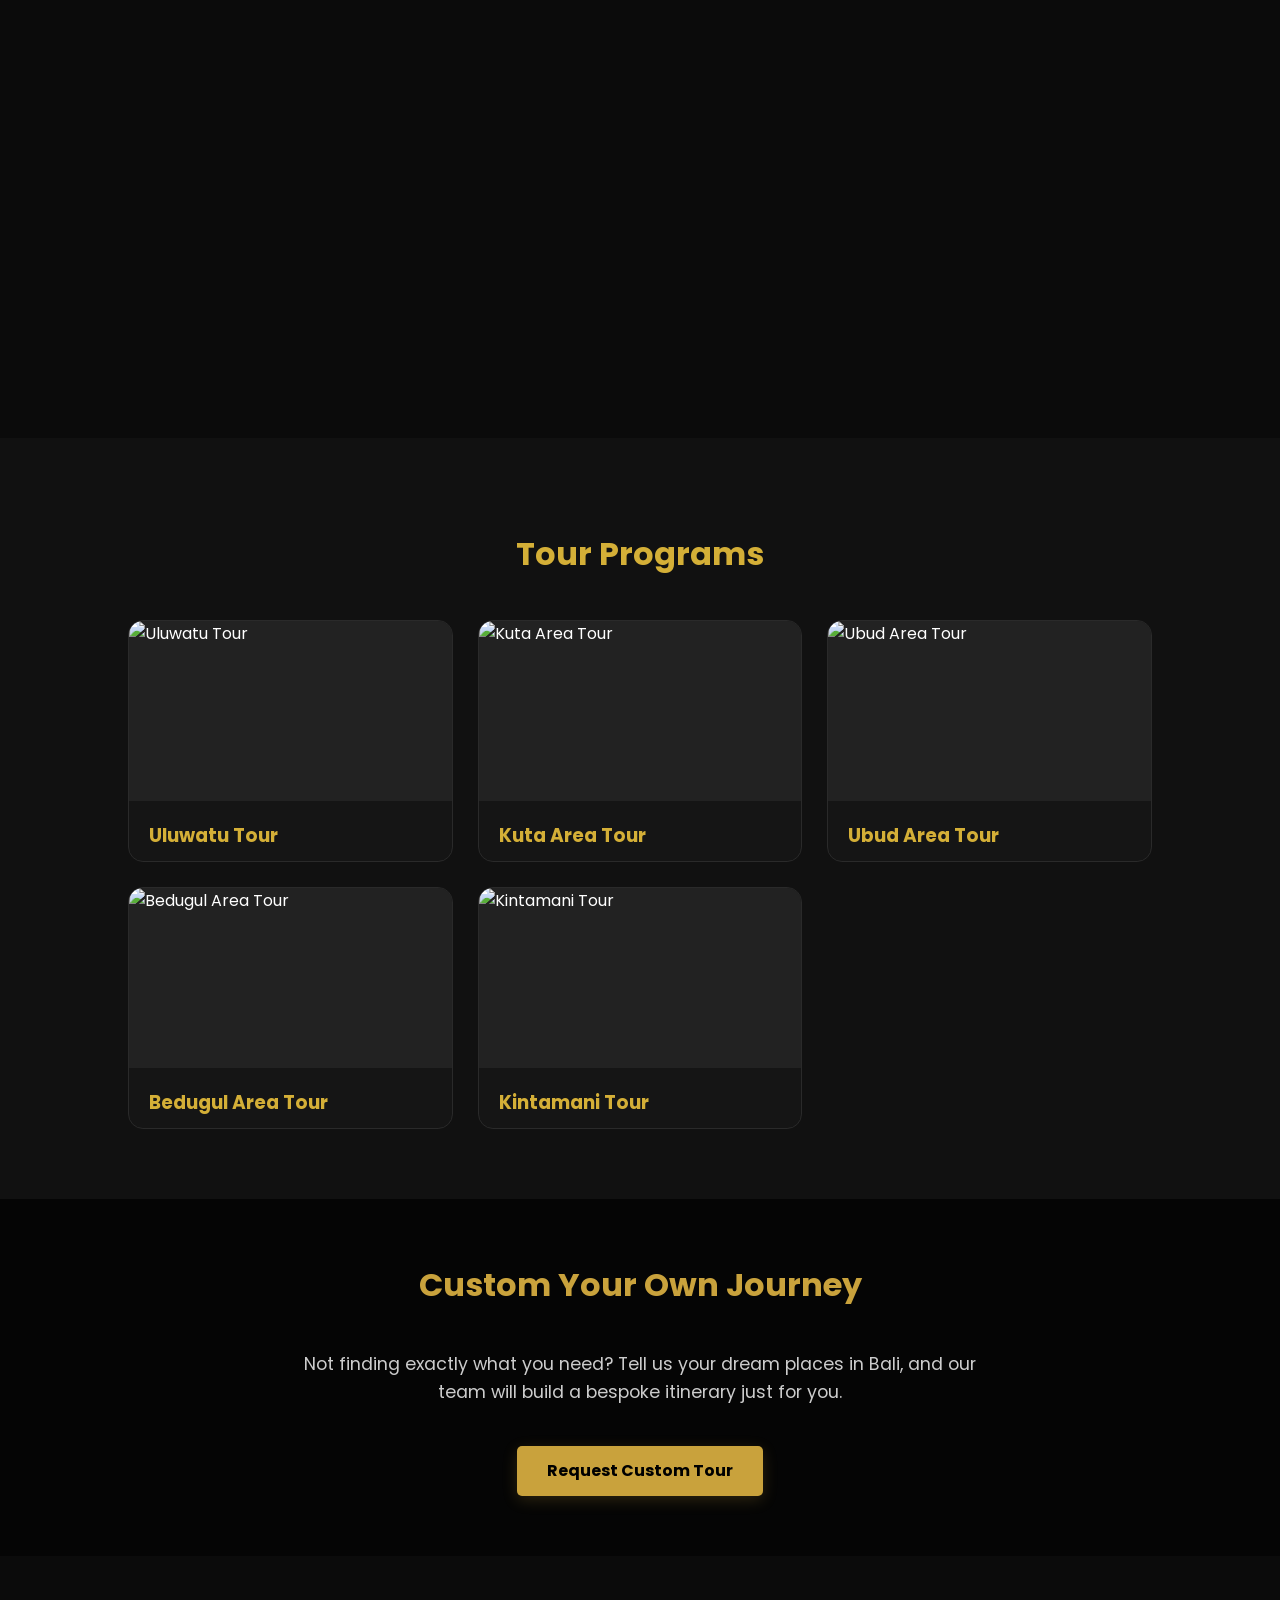
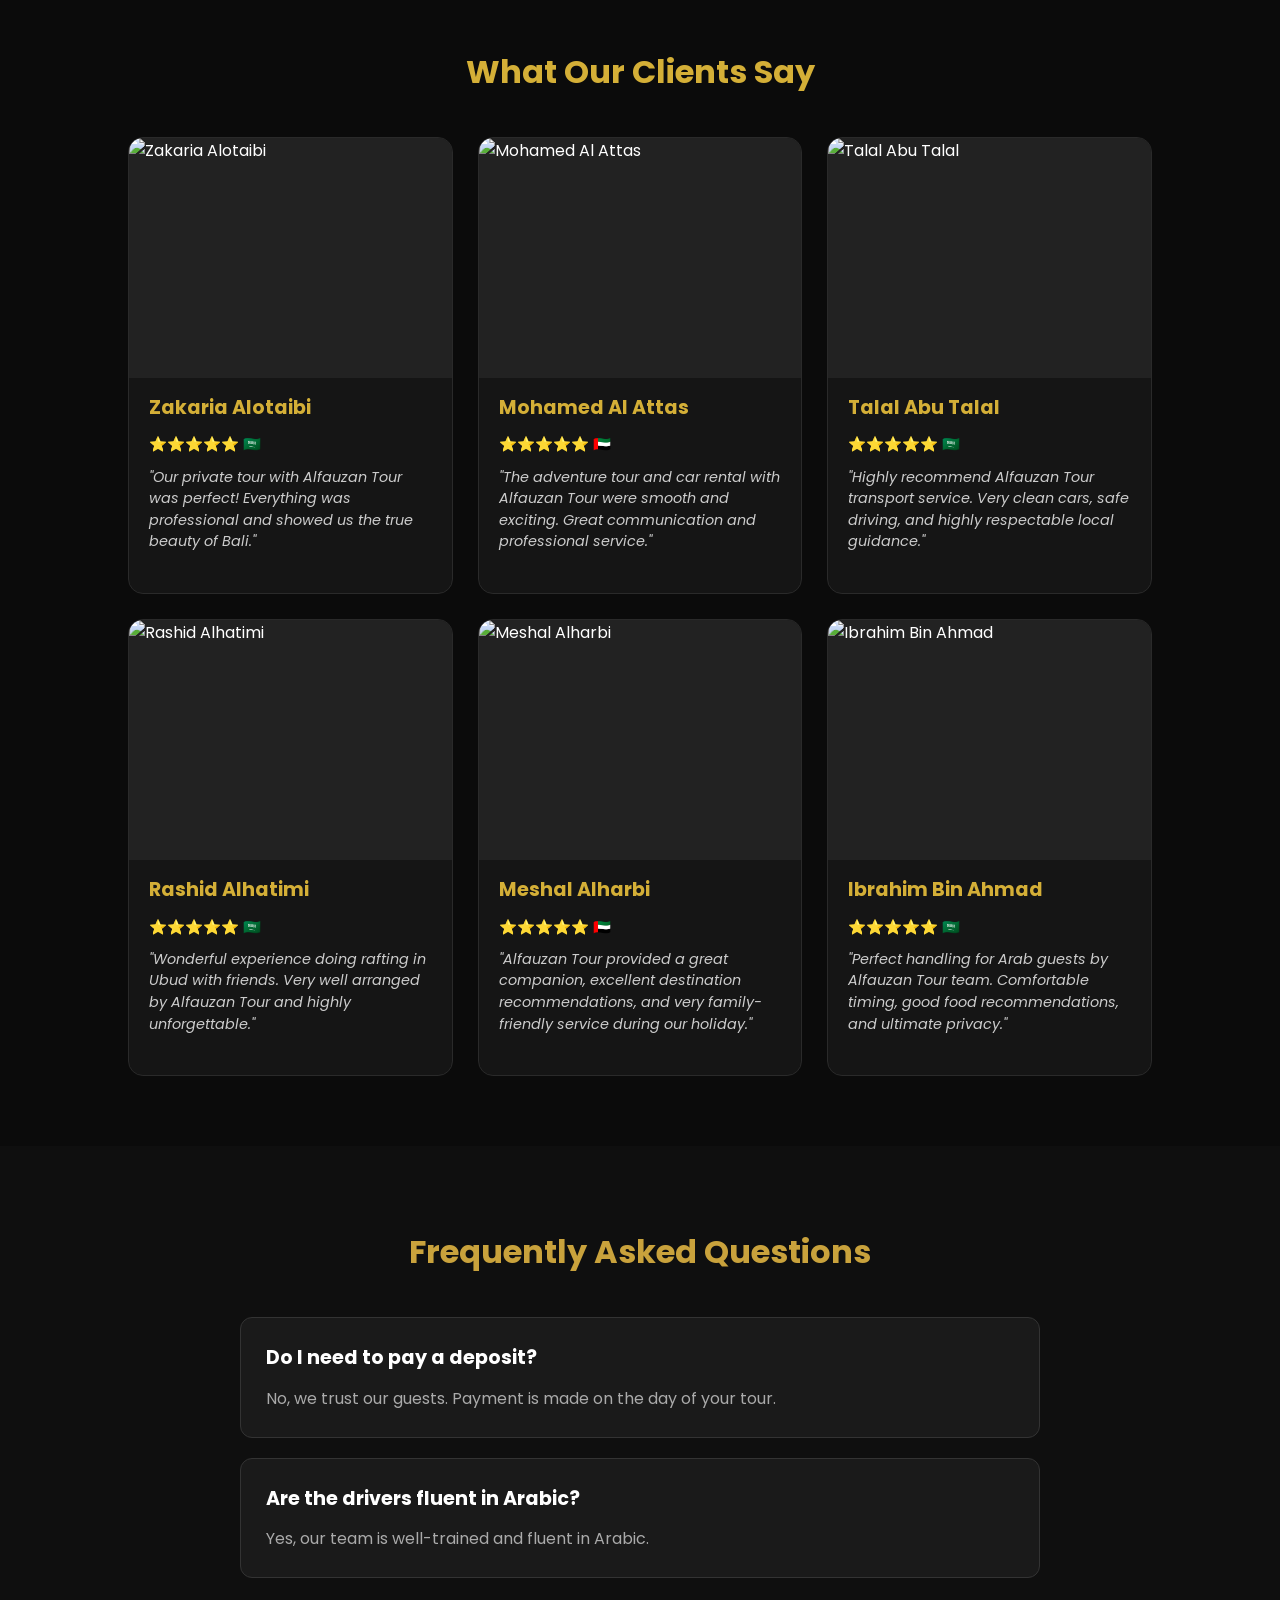
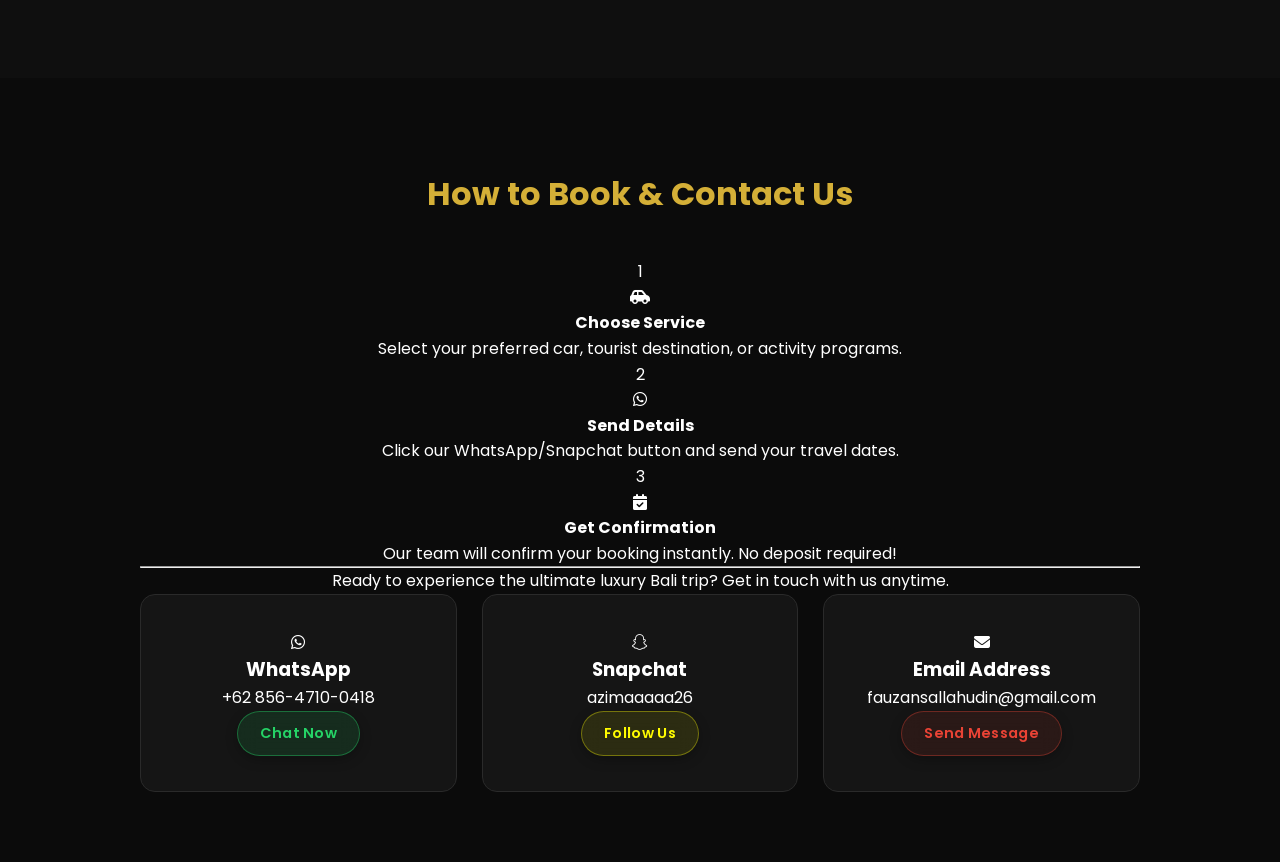
==== commit f16ce014: "Update index.html" ====
--- a/index.html
+++ b/index.html
@@ -4,6 +4,7 @@
     <meta charset="UTF-8">
     <meta name="viewport" content="width=device-width, initial-scale=1.0">
     <title>Alfauzan Tour - Premium Transport & Service</title>
+    <link rel="icon" type="image/png" href="img/favicon.png">
     <link rel="stylesheet" href="style.css">
     <link href="https://fonts.googleapis.com/css2?family=Cairo:wght@400;700&family=Poppins:wght@300;400;600;700&display=swap" rel="stylesheet">
     <link rel="stylesheet" href="https://cdnjs.cloudflare.com/ajax/libs/font-awesome/6.4.0/css/all.min.css">
@@ -511,4 +512,4 @@
     };
 </script>
 </body>
-</html>+</html>
